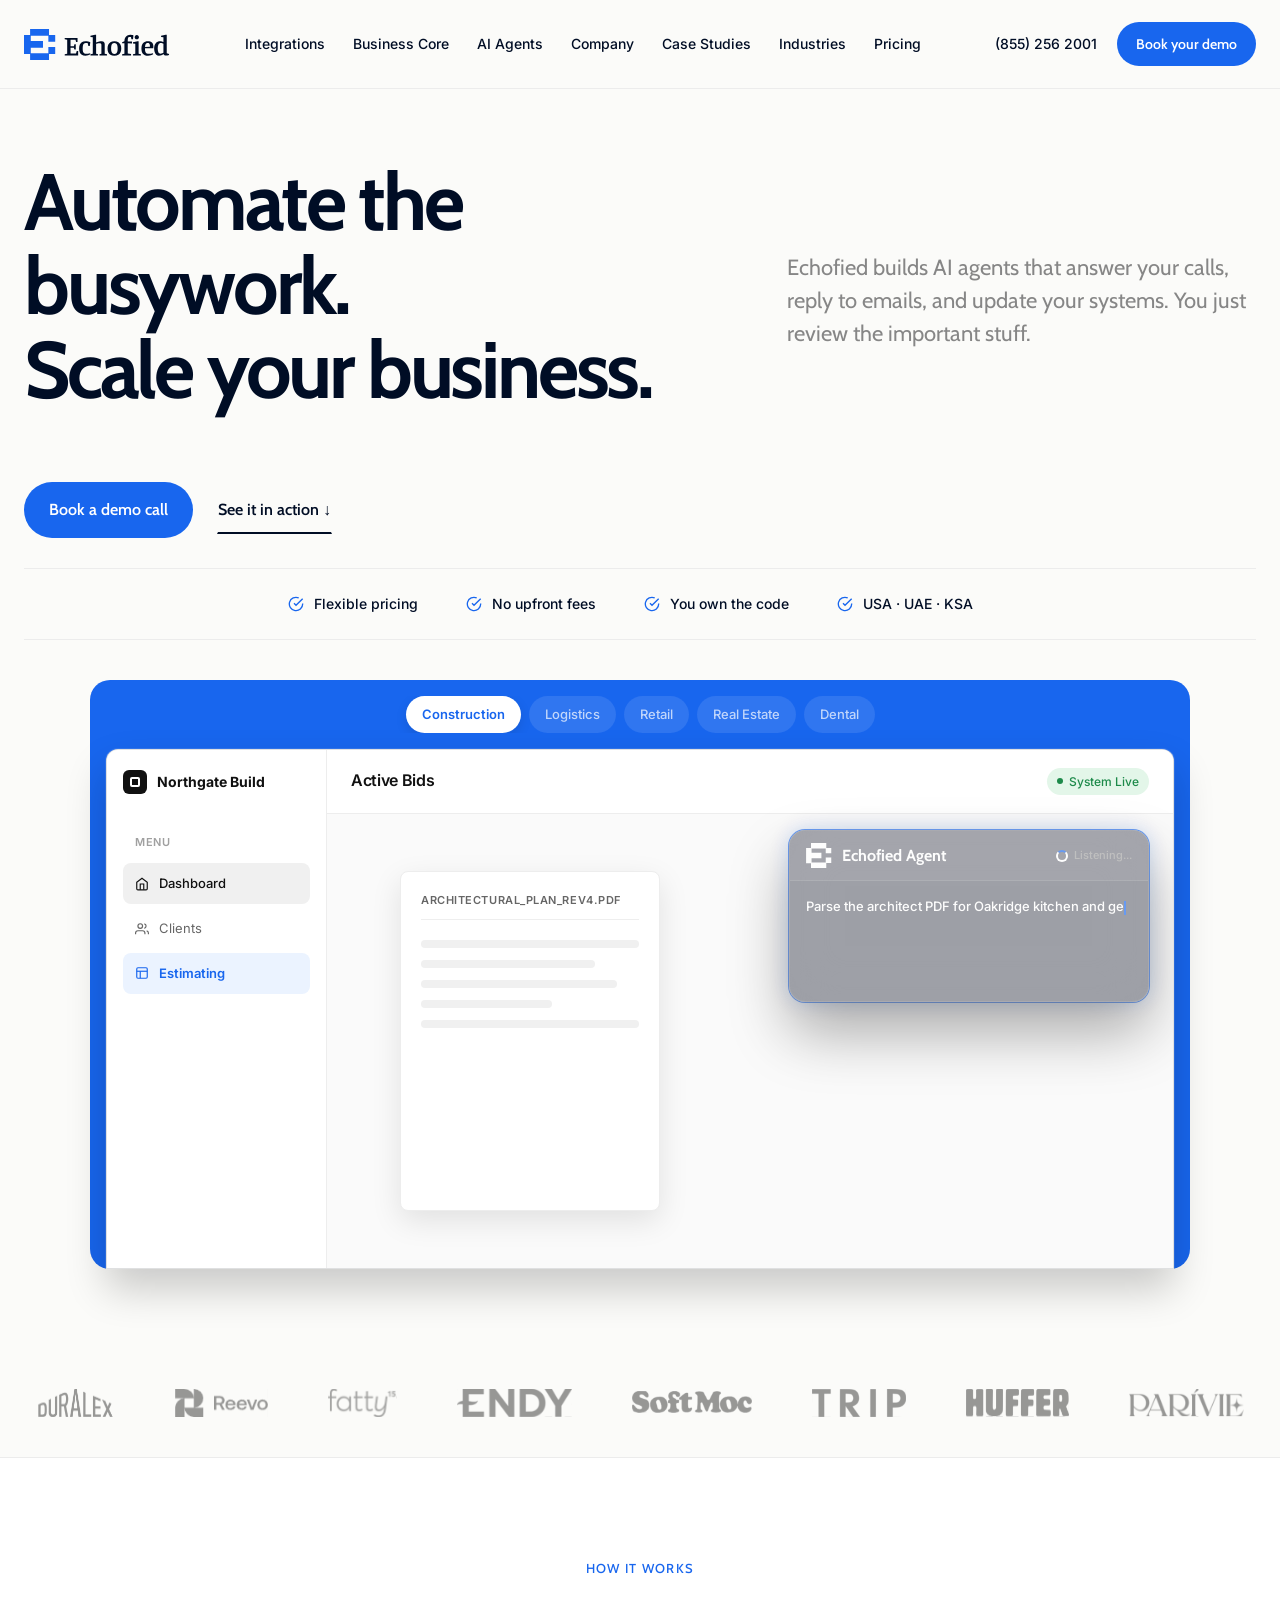
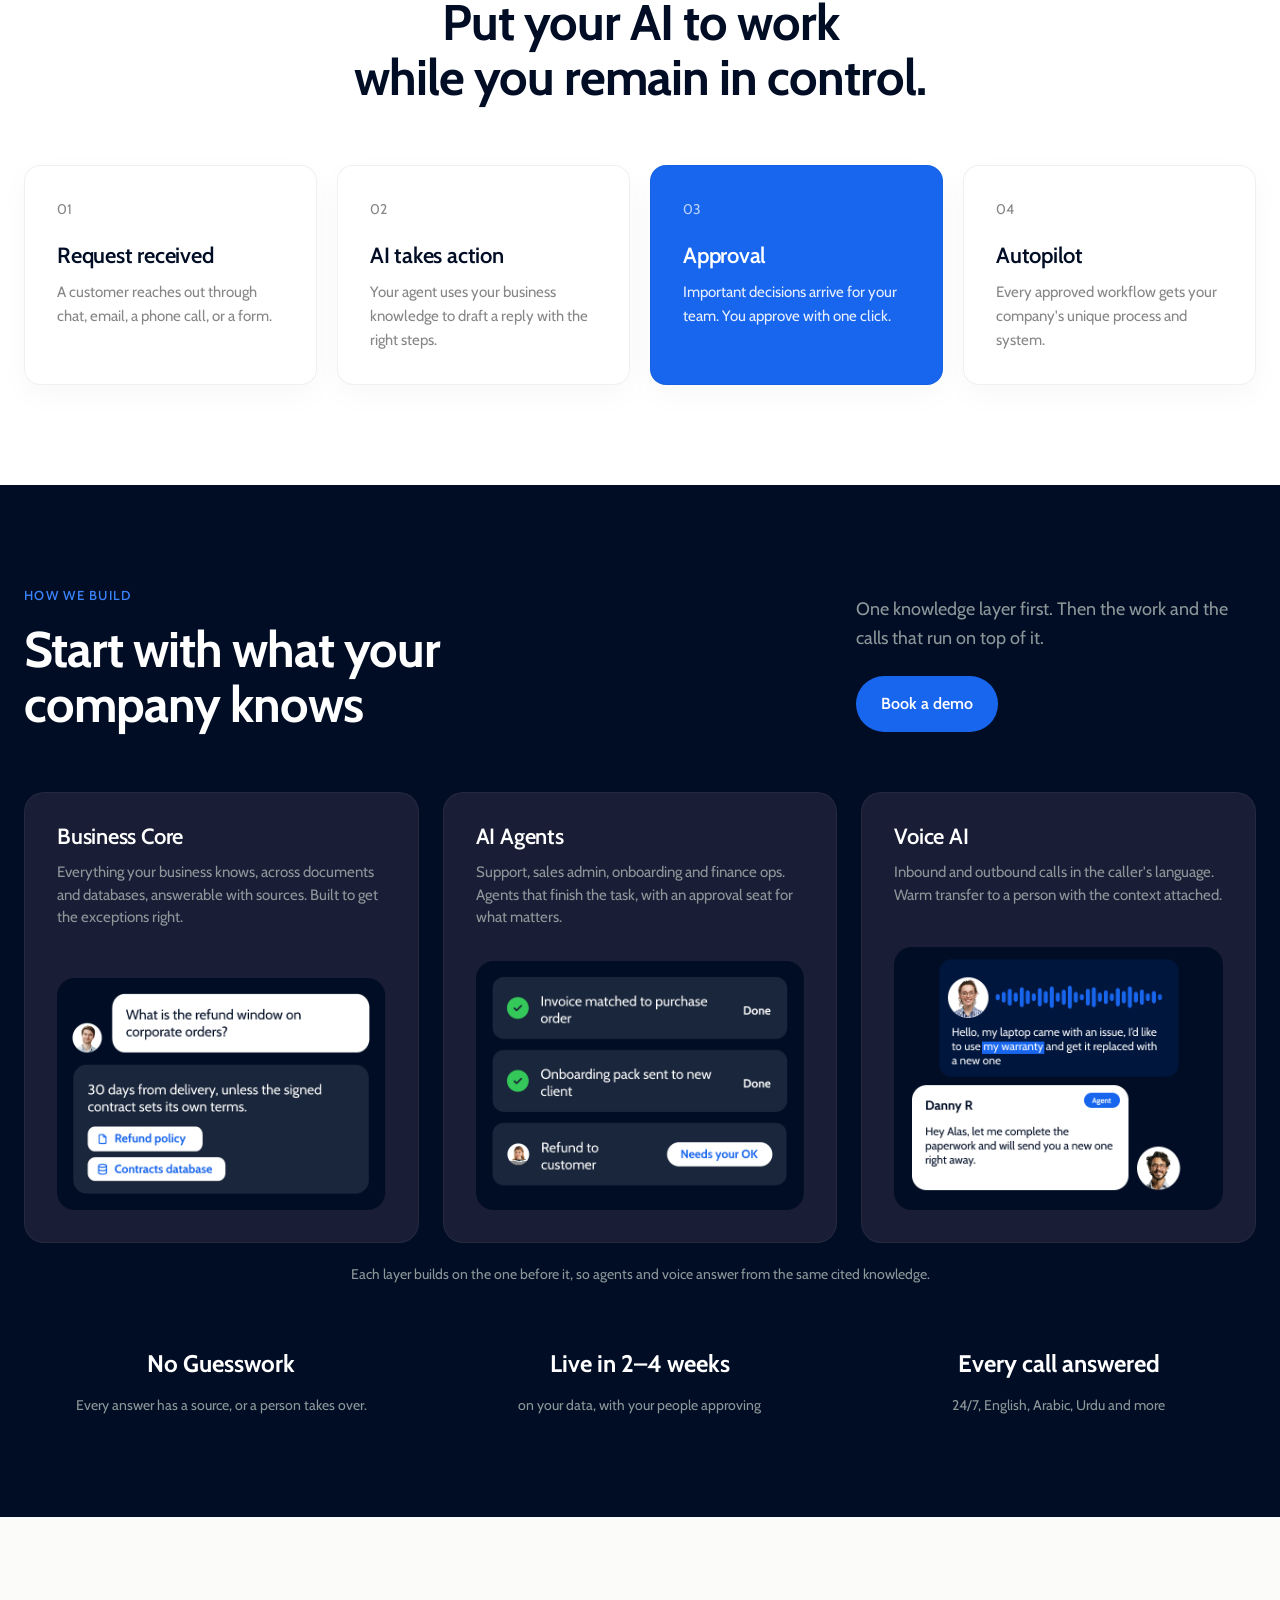
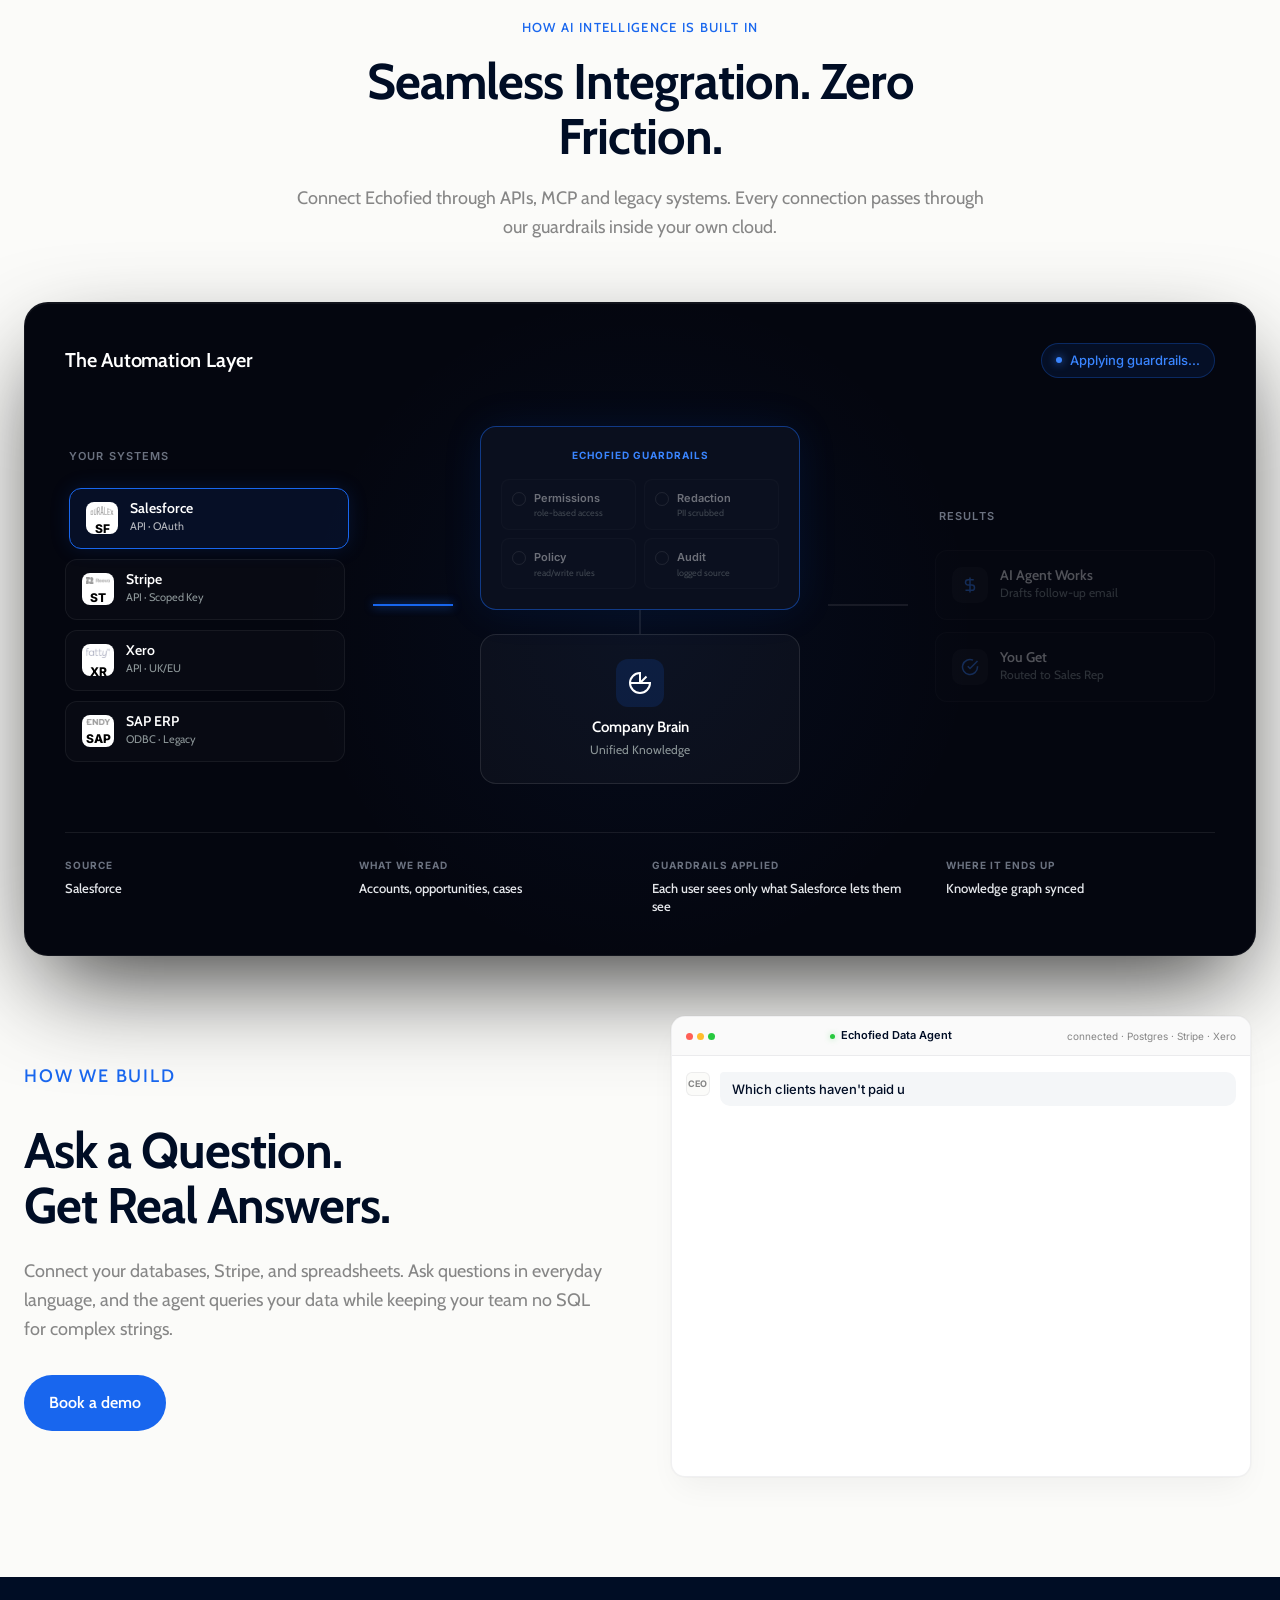
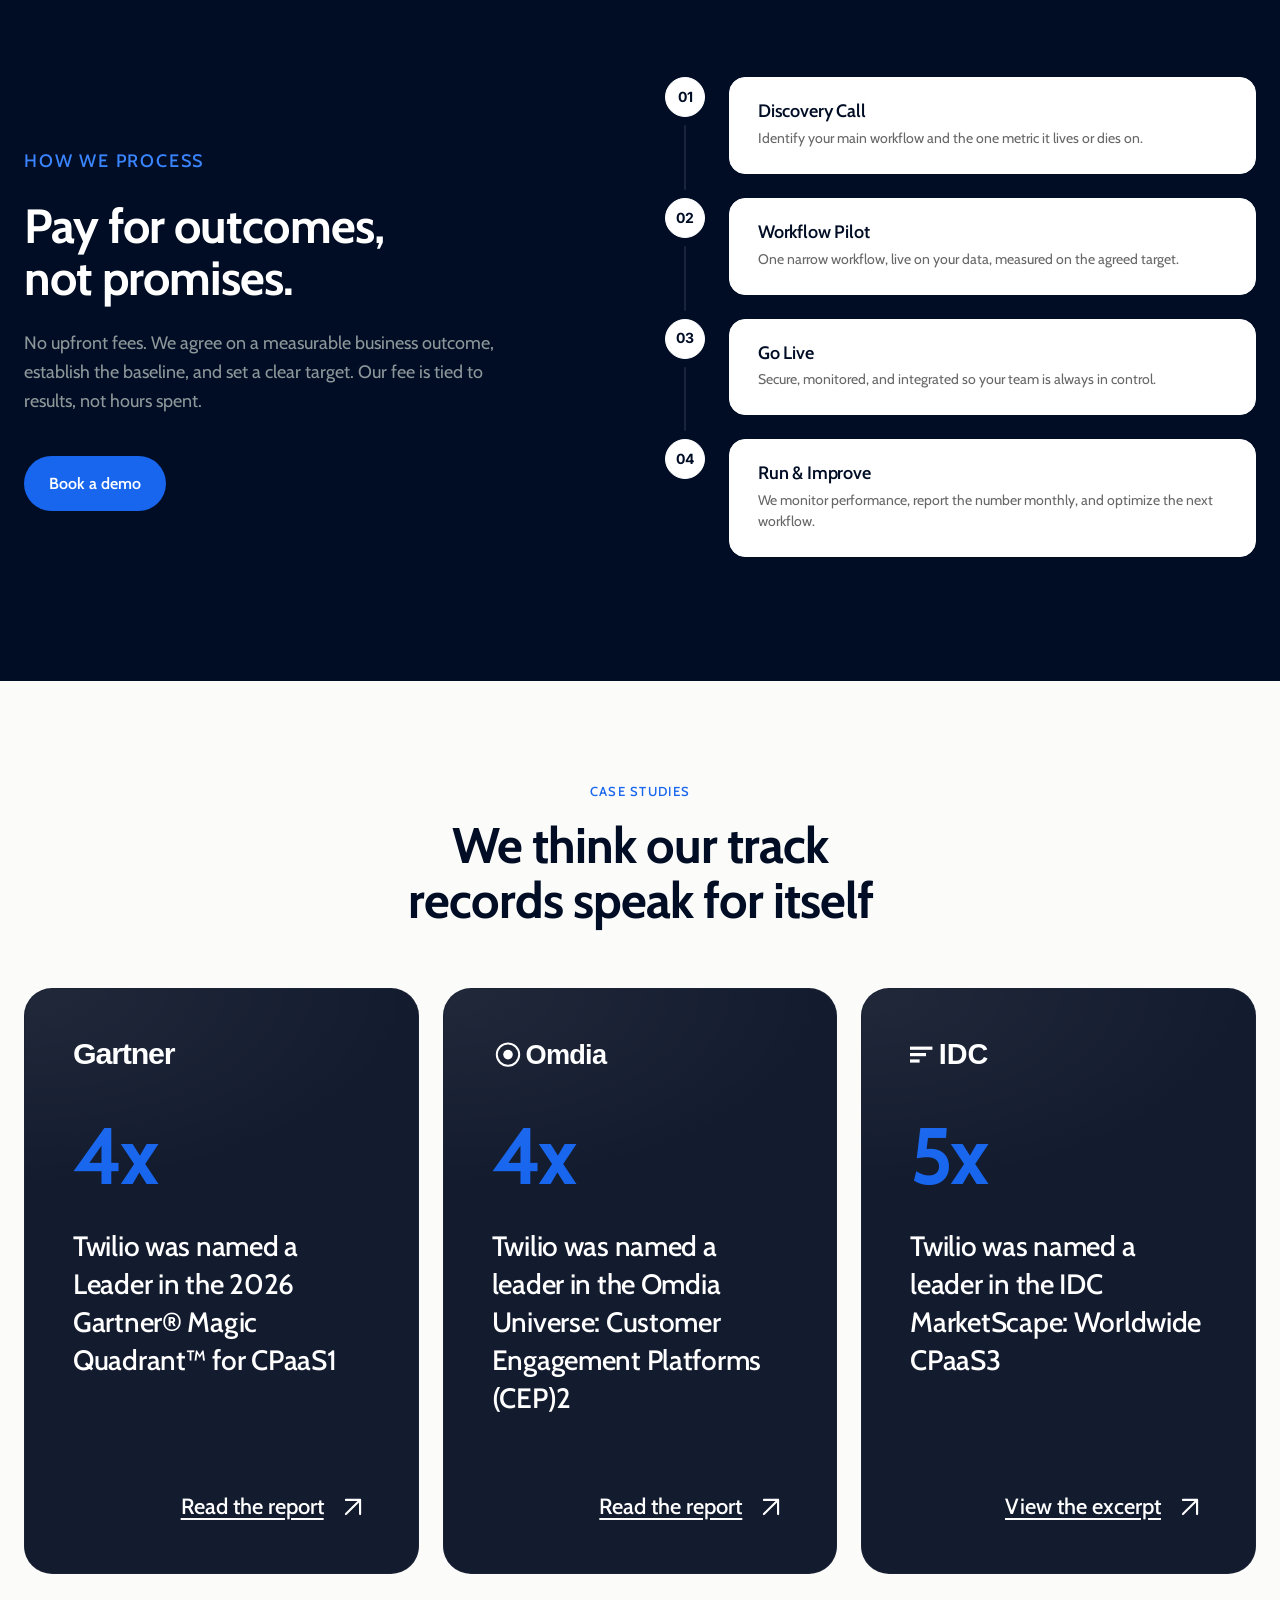
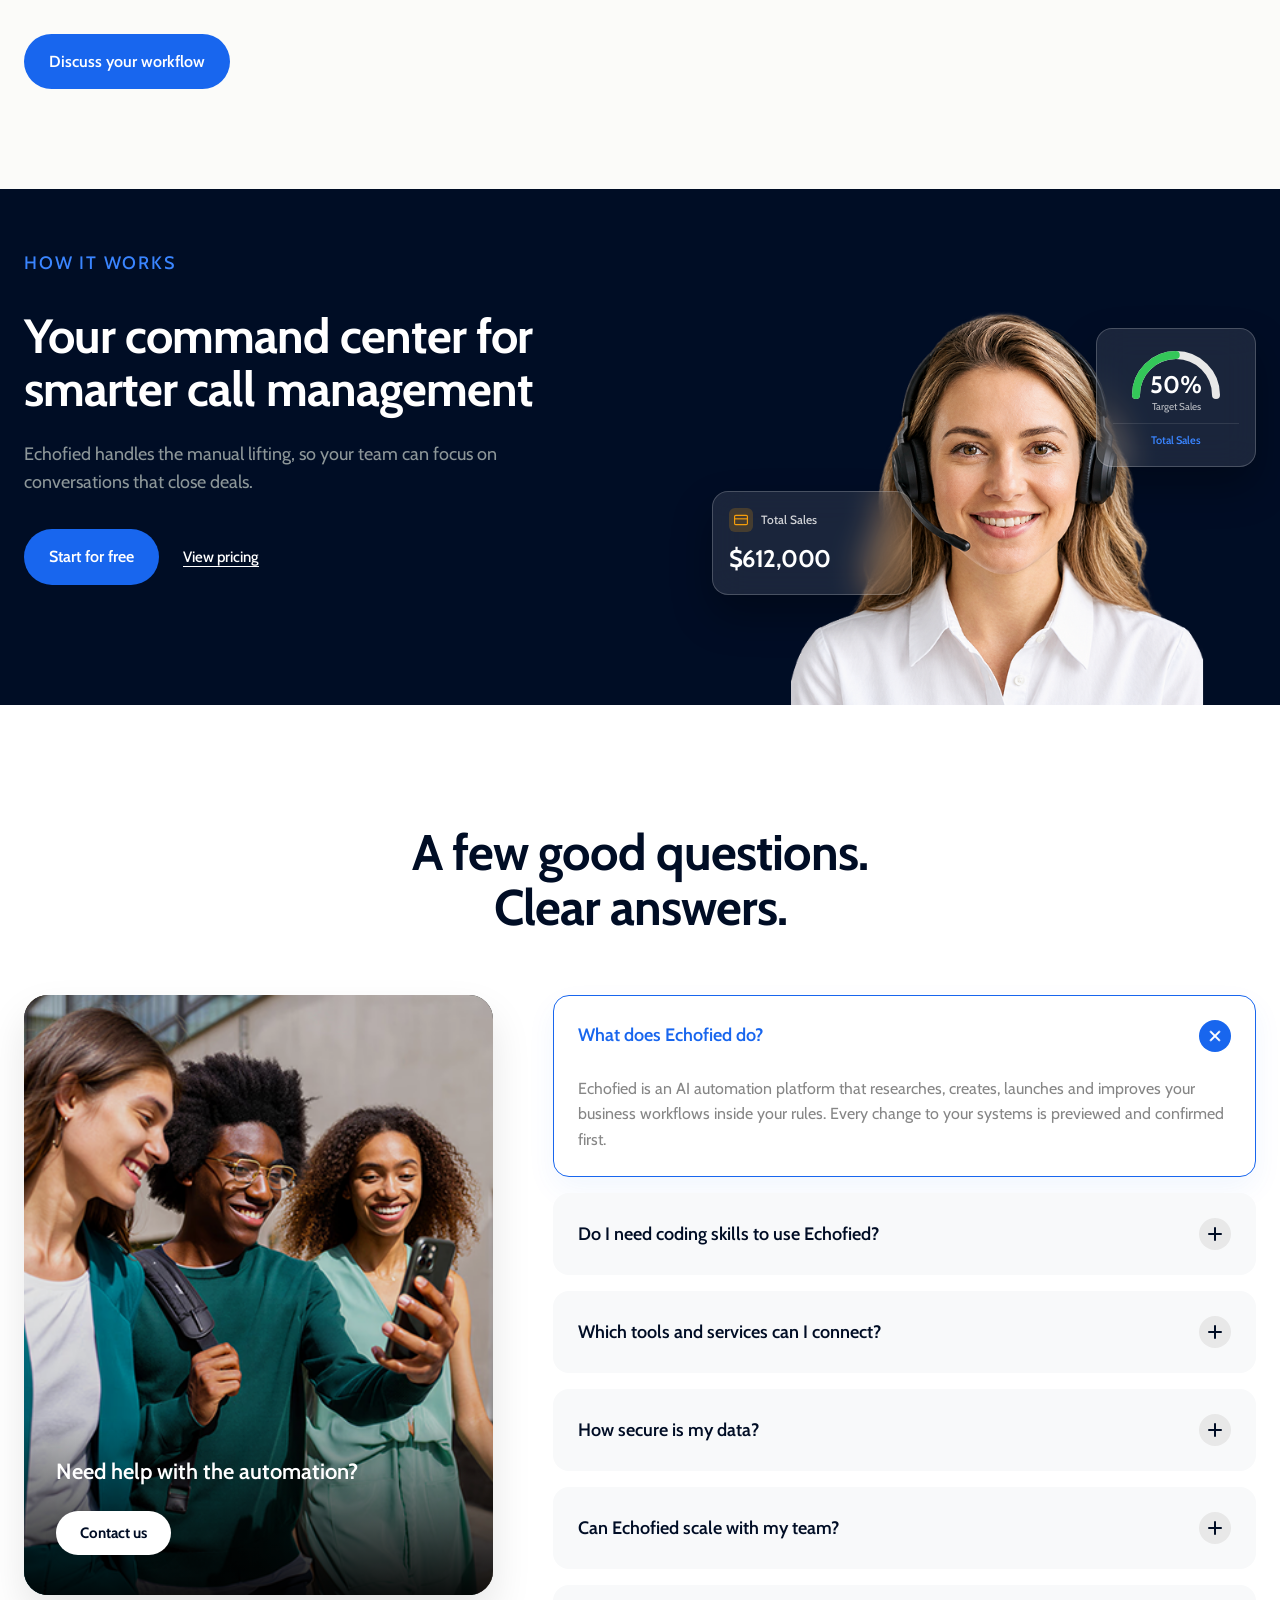
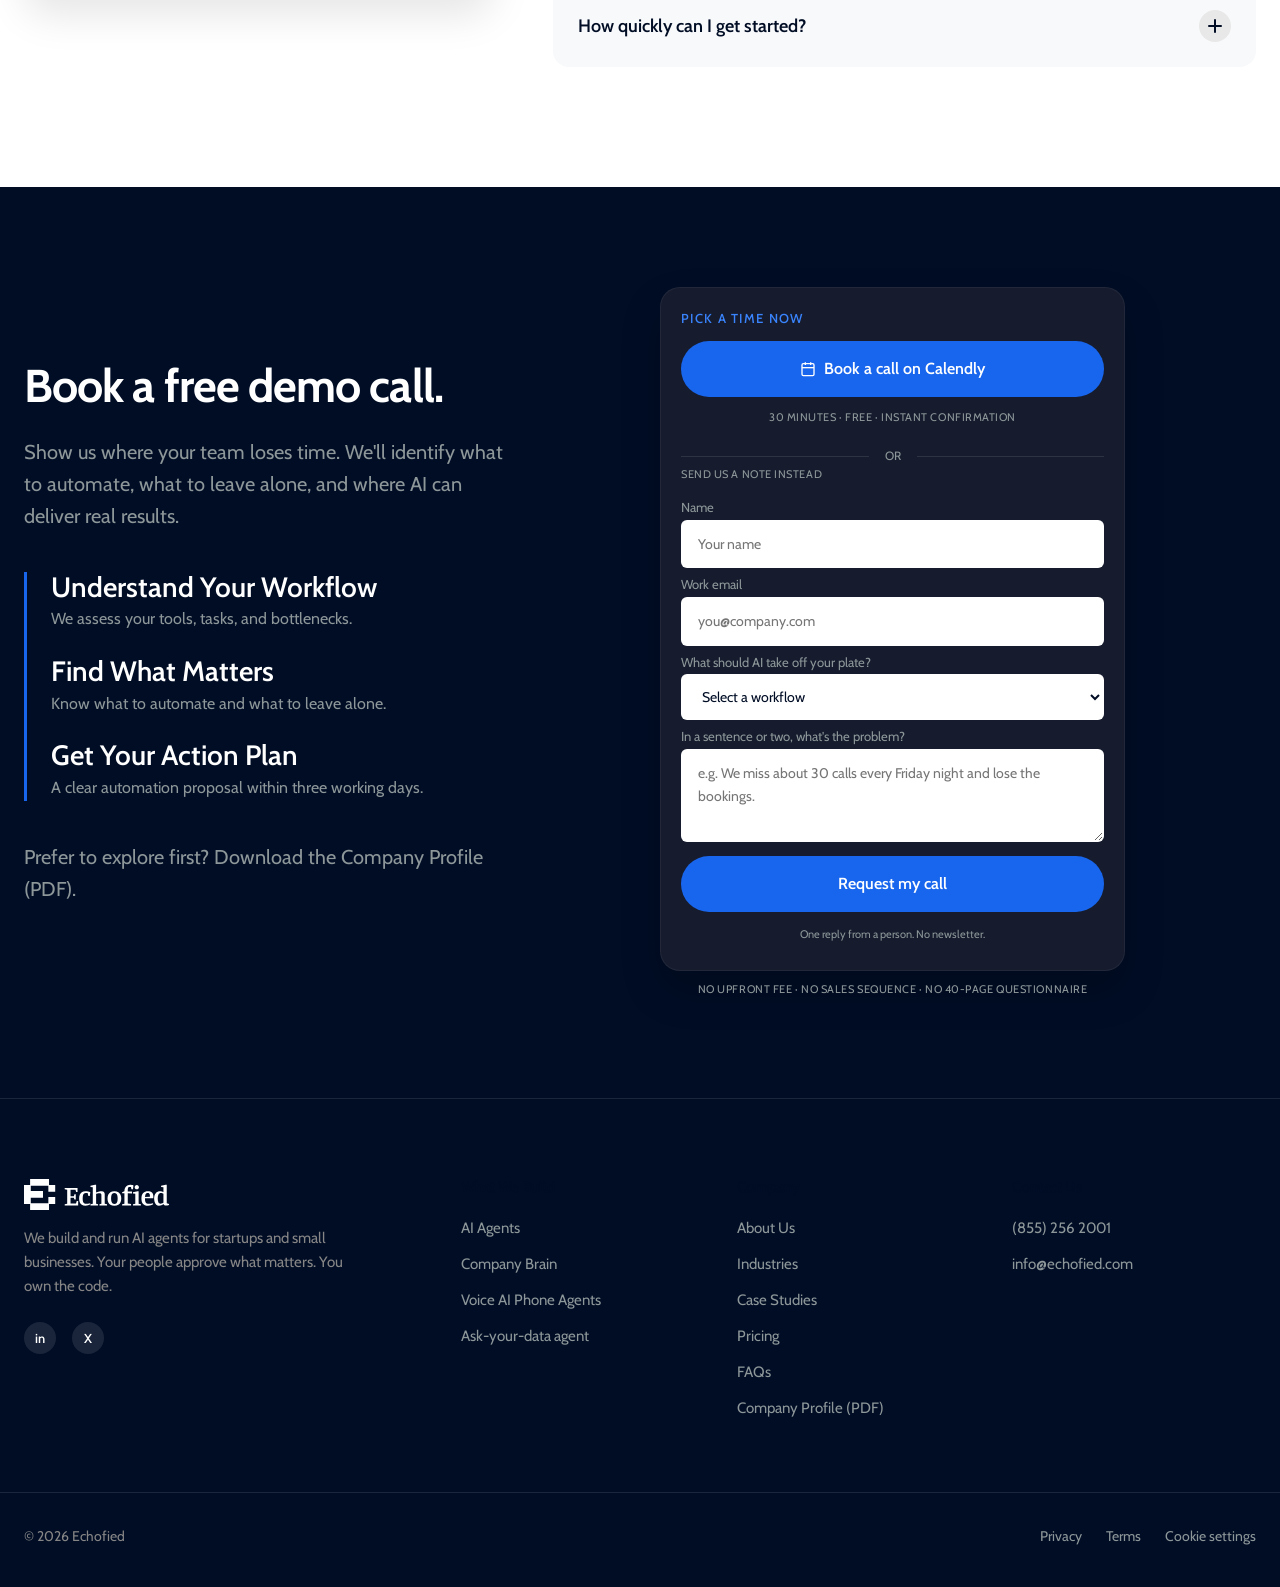
==== index.html @ d541c17b "New UI - 13 CTA alignment" ====
<!DOCTYPE html>
<html lang="en">
<head>
  <meta charset="UTF-8" />
  <meta name="viewport" content="width=device-width, initial-scale=1.0" />
  <meta name="theme-color" content="#FBFBF9" />

  <title>Echofied — AI Marketing & Automation for Growing Teams</title>
  <meta name="description" content="Echofied builds AI agents that research, create, launch and improve your campaigns inside your rules. Every change is previewed and confirmed first." />
  <link rel="canonical" href="https://echofied.com/" />

  <!-- Open Graph -->
  <meta property="og:type" content="website" />
  <meta property="og:title" content="Echofied — AI Marketing & Automation" />
  <meta property="og:description" content="AI agents that research, create, launch and improve your campaigns inside your rules." />
  <meta property="og:url" content="https://echofied.com/" />
  <meta property="og:image" content="https://echofied.com/assets/img/og-image.png" />
  
  <!-- Fonts -->
  <link rel="preconnect" href="https://fonts.googleapis.com">
  <link rel="preconnect" href="https://fonts.gstatic.com" crossorigin>
  <link href="https://fonts.googleapis.com/css2?family=Cabin:wght@400;500;600;700&family=Inter:wght@400;500;600&display=swap" rel="stylesheet">

  <link rel="icon" type="image/svg+xml" href="/assets/img/favicon.svg" />
  <link rel="stylesheet" href="/assets/css/styles.css" />
</head>
<body>

  <!-- HEADER -->
  <header class="site-header" id="siteHeader">
    <div class="container header-inner">
      <a class="brand" href="#top">
        <img src="/assets/img/logo.svg">
      </a>
      
      <nav class="nav" aria-label="Primary">
        <a href="#integrations">Integrations</a>
        <a href="#business-core">Business Core</a>
        <a href="#ai-agents">AI Agents</a>
        <a href="#company">Company</a>
        <a href="#case-studies">Case Studies</a>
        <a href="#industries">Industries</a>
        <a href="#pricing">Pricing</a>
      </nav>

      <div class="header-actions">
        <a href="tel:+18552562001" class="phone-link">(855) 256 2001</a>
        <a class="btn btn-primary btn-sm" href="#contact">Book your demo</a>
      </div>

      <button class="nav-toggle" aria-label="Open menu" aria-expanded="false">
        <span></span><span></span><span></span>
      </button>
    </div>
    <div class="mobile-nav" id="mobileNav" hidden>
      <a href="#integrations">Integrations</a>
      <a href="#business-core">Business Core</a>
      <a href="#ai-agents">AI Agents</a>
      <a href="#company">Company</a>
      <a href="#case-studies">Case Studies</a>
      <a href="#industries">Industries</a>
      <a href="#pricing">Pricing</a>
      <a class="btn btn-primary" href="#contact">Book your demo</a>
    </div>
  </header>

  <main id="main">
    <!-- HERO -->
    <section class="hero" id="top">
      <div class="container hero-inner">
        <div class="hero-grid">
          <!-- Left: Massive Headline -->
          <div class="hero-content">
            <h1>Automate the busywork.<br>Scale your business.</h1>
          </div>
          <!-- Right: Simple Explanation -->
          <div class="hero-right">
            <p class="hero-sub">Echofied builds AI agents that answer your calls, reply to emails, and update your systems. You just review the important stuff.</p>
          </div>
        </div>

        <div class="hero-grid hero-ctas">
          <a href="#contact" class="btn btn-primary">Book a demo call</a>
          <a href="#demo" class="btn btn-ghost">See it in action ↓</a>
        </div>

        <!-- Bottom: Horizontal Trust Bar -->
        <div class="hero-trust-bar">
          <div class="check-item">
            <svg width="16" height="16" viewBox="0 0 24 24" fill="none" stroke="#1866EE" stroke-width="2"><path d="M22 11.08V12a10 10 0 1 1-5.93-9.14"></path><polyline points="22 4 12 14.01 9 11.01"></polyline></svg>
            <span>Flexible pricing</span>
          </div>
          <div class="check-item">
            <svg width="16" height="16" viewBox="0 0 24 24" fill="none" stroke="#1866EE" stroke-width="2"><path d="M22 11.08V12a10 10 0 1 1-5.93-9.14"></path><polyline points="22 4 12 14.01 9 11.01"></polyline></svg>
            <span>No upfront fees</span>
          </div>
          <div class="check-item">
            <svg width="16" height="16" viewBox="0 0 24 24" fill="none" stroke="#1866EE" stroke-width="2"><path d="M22 11.08V12a10 10 0 1 1-5.93-9.14"></path><polyline points="22 4 12 14.01 9 11.01"></polyline></svg>
            <span>You own the code</span>
          </div>
          <div class="check-item">
            <svg width="16" height="16" viewBox="0 0 24 24" fill="none" stroke="#1866EE" stroke-width="2"><path d="M22 11.08V12a10 10 0 1 1-5.93-9.14"></path><polyline points="22 4 12 14.01 9 11.01"></polyline></svg>
            <span>USA · UAE · KSA</span>
          </div>
        </div>

        <!-- ANIMATED DASHBOARD MOCKUP (Injected) -->
        <div id="hero-mockup-container"></div>
      </div>
    </section>

    <!-- LOGO CLOUD -->
    <section class="logo-cloud">
      <div class="container">
        <div class="logo-grid reveal">
          <img src="/assets/img/brand-1.svg" alt="Brand 1" loading="lazy" />
          <img src="/assets/img/brand-2.svg" alt="Brand 2" loading="lazy" />
          <img src="/assets/img/brand-3.svg" alt="Brand 3" loading="lazy" />
          <img src="/assets/img/brand-4.svg" alt="Brand 4" loading="lazy" />
          <img src="/assets/img/brand-5.svg" alt="Brand 5" loading="lazy" />
          <img src="/assets/img/brand-6.svg" alt="Brand 6" loading="lazy" />
          <img src="/assets/img/brand-7.svg" alt="Brand 7" loading="lazy" />
          <img src="/assets/img/brand-8.svg" alt="Brand 8" loading="lazy" />
        </div>
      </div>
    </section>

    <!-- HOW IT WORKS -->
    <section class="how-it-works" id="how-it-works">
      <div class="container">
        <div class="section-header reveal">
          <p class="eyebrow">HOW IT WORKS</p>
          <h2>Put your AI to work<br>while you remain in control.</h2>
        </div>

        <div class="cards-grid reveal">
          <div class="how-card">
            <span class="num">01</span>
            <h3>Request received</h3>
            <p>A customer reaches out through chat, email, a phone call, or a form.</p>
          </div>
          <div class="how-card">
            <span class="num">02</span>
            <h3>AI takes action</h3>
            <p>Your agent uses your business knowledge to draft a reply with the right steps.</p>
          </div>
          <div class="how-card active">
            <span class="num">03</span>
            <h3>Approval</h3>
            <p>Important decisions arrive for your team. You approve with one click.</p>
          </div>
          <div class="how-card">
            <span class="num">04</span>
            <h3>Autopilot</h3>
            <p>Every approved workflow gets your company's unique process and system.</p>
          </div>
        </div>
      </div>
    </section>

    <!-- DARK SECTION: HOW WE BUILD -->
    <section class="dark-section build-section" id="business-core">
      <div class="container">
        <div class="split-header reveal">
          <div>
            <p class="eyebrow text-blue">HOW WE BUILD</p>
            <h2>Start with what your<br>company knows</h2>
          </div>
          <div class="split-right">
            <p>One knowledge layer first. Then the work and the calls that run on top of it.</p>
            <a href="#contact" class="btn btn-primary">Book a demo</a>
          </div>
        </div>

        <div class="build-grid reveal">
          
          <!-- 1. Business Core -->
          <div class="build-card-premium">
            <h3>Business Core</h3>
            <p>Everything your business knows, across documents and databases, answerable with sources. Built to get the exceptions right.</p>
            <img src="assets/img/how-card-1.png">
          </div>

          <!-- 2. AI Agents -->
          <div class="build-card-premium">
            <h3>AI Agents</h3>
            <p>Support, sales admin, onboarding and finance ops. Agents that finish the task, with an approval seat for what matters.</p>
            <img src="assets/img/how-card-2.png">
          </div>

          <!-- 3. Voice AI -->
          <div class="build-card-premium">
            <h3>Voice AI</h3>
            <p>Inbound and outbound calls in the caller's language. Warm transfer to a person with the context attached.</p>
            <img src="assets/img/how-card-3.png">
          </div>

        </div>

        <!-- NEW: Added missing disclaimer text -->
        <p class="build-disclaimer reveal">Each layer builds on the one before it, so agents and voice answer from the same cited knowledge.</p>

        <!-- UPDATED: Trust bar with exact grid alignment -->
        <div class="trust-bar build-trust-bar reveal">
          <div class="trust-item">
            <strong>No Guesswork</strong>
            <span>Every answer has a source, or a person takes over.</span>
          </div>
          <div class="trust-item">
            <strong>Live in 2–4 weeks</strong>
            <span>on your data, with your people approving</span>
          </div>
          <div class="trust-item">
            <strong>Every call answered</strong>
            <span>24/7, English, Arabic, Urdu and more</span>
          </div>
        </div>
      </div>
    </section>

    <!-- INTEGRATIONS -->
    <section class="integrations-section" id="integrations">
      <div class="container">
        <div class="section-header reveal">
          <p class="eyebrow">HOW AI INTELLIGENCE IS BUILT IN</p>
          <h2>Seamless Integration. Zero Friction.</h2>
          <p class="sub">Connect Echofied through APIs, MCP and legacy systems. Every connection passes through our guardrails inside your own cloud.</p>
        </div>

        <div class="integration-wrapper reveal" id="integrationAnimationWrapper">
          
          <div class="integration-header">
            <h3>The Automation Layer</h3>
            <div class="status-pill">
              <span class="status-dot"></span> <span id="integrationStatus">Select a system to begin</span>
            </div>
          </div>

          <div class="flow-layout">
            
            <!-- LEFT: DATA SOURCES -->
            <div class="flow-sources">
              <div class="col-label">Your Systems</div>
              
              <button class="source-node active" data-key="salesforce">
                <div class="node-icon" style="color:#00A1E0">
                  <img src="/assets/img/brand-1.svg" alt="Salesforce" onerror="this.style.display='none'">
                  <span class="fallback-text">SF</span>
                </div>
                <div class="node-text"><h4>Salesforce</h4><p>API · OAuth</p></div>
              </button>
              
              <button class="source-node" data-key="stripe">
                <div class="node-icon" style="color:#635BFF">
                  <img src="/assets/img/brand-2.svg" alt="Stripe" onerror="this.style.display='none'">
                  <span class="fallback-text">ST</span>
                </div>
                <div class="node-text"><h4>Stripe</h4><p>API · Scoped Key</p></div>
              </button>
              
              <button class="source-node" data-key="xero">
                <div class="node-icon" style="color:#13B5EA">
                  <img src="/assets/img/brand-3.svg" alt="Xero" onerror="this.style.display='none'">
                  <span class="fallback-text">XR</span>
                </div>
                <div class="node-text"><h4>Xero</h4><p>API · UK/EU</p></div>
              </button>
              
              <button class="source-node" data-key="sap">
                <div class="node-icon" style="color:#0FAAFF">
                  <img src="/assets/img/brand-4.svg" alt="SAP" onerror="this.style.display='none'">
                  <span class="fallback-text">SAP</span>
                </div>
                <div class="node-text"><h4>SAP ERP</h4><p>ODBC · Legacy</p></div>
              </button>
            </div>

            <!-- THE CONNECTING TRACK (Left) -->
            <div class="flow-track track-left" id="track-left">
              <div class="track-line"></div>
              <div class="data-packet"></div>
            </div>

            <!-- CENTER: THE ECHOFIED CORE -->
            <div class="flow-core">
              
              <!-- Security Guardrails -->
              <div class="core-guardrails" id="securityShield">
                <div class="shield-header">Echofied Guardrails</div>
                <div class="shield-steps">
                  <div class="shield-step" id="sh-1">
                    <div class="step-check"></div>
                    <div class="step-text"><h6>Permissions</h6><p>role-based access</p></div>
                  </div>
                  <div class="shield-step" id="sh-2">
                    <div class="step-check"></div>
                    <div class="step-text"><h6>Redaction</h6><p>PII scrubbed</p></div>
                  </div>
                  <div class="shield-step" id="sh-3">
                    <div class="step-check"></div>
                    <div class="step-text"><h6>Policy</h6><p>read/write rules</p></div>
                  </div>
                  <div class="shield-step" id="sh-4">
                    <div class="step-check"></div>
                    <div class="step-text"><h6>Audit</h6><p>logged source</p></div>
                  </div>
                </div>
              </div>

              <!-- Internal Track -->
              <div class="core-internal-track">
                <div class="track-line" id="internal-line"></div>
                <div class="data-packet" id="internal-packet"></div>
              </div>

              <!-- The Brain -->
              <div class="core-brain" id="brainNode">
                <div class="brain-glow"></div>
                <div class="brain-icon">
                  <svg width="24" height="24" viewBox="0 0 24 24" fill="none" stroke="#fff" stroke-width="2"><path d="M12 2a10 10 0 1 0 10 10H12V2z"></path><path d="M12 12 2.1 12.1"></path><path d="M12 12 18.5 5.5"></path></svg>
                </div>
                <h4>Company Brain</h4>
                <p>Unified Knowledge</p>
              </div>

            </div>

            <!-- THE CONNECTING TRACK (Right) -->
            <div class="flow-track track-right" id="track-right">
              <div class="track-line"></div>
              <div class="data-packet"></div>
            </div>

            <!-- RIGHT: ACTIONS / OUTPUTS -->
            <div class="flow-outputs">
              <div class="col-label">Results</div>
              
              <div class="output-node" id="out-1">
                <div class="out-icon">
                  <svg width="18" height="18" viewBox="0 0 24 24" fill="none" stroke="currentColor" stroke-width="2"><path d="M12 2v20M17 5H9.5a3.5 3.5 0 0 0 0 7h5a3.5 3.5 0 0 1 0 7H6"/></svg>
                </div>
                <div class="out-text">
                  <h4 id="out-1-title">AI Agent</h4>
                  <p id="out-1-text">Drafts follow-up</p>
                </div>
              </div>

              <div class="output-node" id="out-2">
                <div class="out-icon">
                  <svg width="18" height="18" viewBox="0 0 24 24" fill="none" stroke="currentColor" stroke-width="2"><path d="M22 11.08V12a10 10 0 1 1-5.93-9.14"></path><polyline points="22 4 12 14.01 9 11.01"></polyline></svg>
                </div>
                <div class="out-text">
                  <h4 id="out-2-title">Approval Seat</h4>
                  <p id="out-2-text">Routed to human</p>
                </div>
              </div>
            </div>

          </div>

          <!-- Bottom Explainer -->
          <div class="explainer-strip">
            <div class="exp-box">
              <h5>Source</h5>
              <p id="explain-title">Salesforce</p>
            </div>
            <div class="exp-box">
              <h5>What we read</h5>
              <p id="explain-read">Accounts, opportunities, cases</p>
            </div>
            <div class="exp-box">
              <h5>Guardrails applied</h5>
              <p id="explain-guardrails">Each user sees only what they have access to.</p>
            </div>
            <div class="exp-box">
              <h5>Where it ends up</h5>
              <p id="explain-outcome">Knowledge graph synced</p>
            </div>
          </div>

        </div>

        <!-- Ask Data Section -->
        <div class="ask-data-grid reveal">
          <div class="ask-content">
            <p class="eyebrow">HOW WE BUILD</p>
            <h2>Ask a Question.<br>Get Real Answers.</h2>
            <p>Connect your databases, Stripe, and spreadsheets. Ask questions in everyday language, and the agent queries your data while keeping your team no SQL for complex strings.</p>
            <a href="#contact" class="btn btn-primary">Book a demo</a>
          </div>
          
          <div class="ask-data-mockup" id="askDataMockup">
            <!-- Terminal Header -->
            <div class="terminal-header">
              <div class="terminal-dots"><span class="terminal-dot"></span><span class="terminal-dot"></span><span class="terminal-dot"></span></div>
              <div class="terminal-title"><span class="status-dot"></span> Echofied Data Agent</div>
              <div class="terminal-meta">connected · Postgres · Stripe · Xero</div>
            </div>

            <!-- Terminal Body -->
            <div class="terminal-body" id="terminalBody">
              <!-- User Question -->
              <div class="user-prompt">
                <div class="prompt-avatar">CEO</div>
                <div class="prompt-bubble">
                  <span id="askQuestionText"></span><span class="typing-cursor" id="askCursor"></span>
                </div>
              </div>

              <!-- NEW: Processing State -->
              <div class="processing-state" id="processingState">
                <div class="processing-dots"><span></span><span></span><span></span></div>
                <div class="processing-text" id="processingText">Scanning 14,280 records...</div>
              </div>

              <!-- AI Response -->
              <div class="ai-response" id="aiResponse">
                <div class="ai-avatar">
                  <img src="/assets/img/favicon.svg" alt="Echofied" style="width: 18px; height: 18px; object-fit: contain;">
                </div>
                
                <div class="ai-content">
                  <p class="ai-text" id="aiSummaryText"></p>
                  
                  <!-- Data Card (Dynamic) -->
                  <div class="insight-card" id="insightCard">
                    <h5 id="insightTitle">Data</h5>
                    <table class="insight-table">
                      <thead id="insightThead">
                        <!-- Injected via JS -->
                      </thead>
                      <tbody id="insightTbody">
                        <!-- Injected via JS -->
                      </tbody>
                    </table>
                    <div class="insight-total">
                      <p id="insightTotalLabel">Total</p>
                      <strong id="insightTotalValue">$0</strong>
                    </div>
                  </div>

                  <!-- Action -->
                  <button class="ai-action-btn" id="aiActionBtn">
                    <svg width="14" height="14" viewBox="0 0 24 24" fill="none" stroke="currentColor" stroke-width="2"><path d="M21 15v4a2 2 0 0 1-2 2H5a2 2 0 0 1-2-2v-4"></path><polyline points="7 10 12 15 17 10"></polyline><line x1="12" y1="15" x2="12" y2="3"></line></svg>
                    <span id="aiActionText">Export</span>
                  </button>
                </div>
              </div>
            </div>
          </div>

        </div>
      </div>
    </section>

    <!-- HOW WE PROCESS (Dark) -->
    <section class="dark-section process-section" id="pricing">
      <div class="container">
        <div class="process-grid">
          
          <!-- Left Content -->
          <div class="process-content reveal">
            <p class="eyebrow text-blue">HOW WE PROCESS</p>
            <h2>Pay for outcomes,<br>not promises.</h2>
            <p>No upfront fees. We agree on a measurable business outcome, establish the baseline, and set a clear target. Our fee is tied to results, not hours spent.</p>
            <a href="#contact" class="btn btn-primary">Book a demo</a>
          </div>
          
          <!-- Right Content (The Process Steps) -->
          <div class="process-steps reveal">
            
            <!-- Step 1 -->
            <div class="process-step">
              <div class="step-indicator">
                <div class="step-number">01</div>
                <div class="step-line"></div>
              </div>
              <div class="step-card">
                <div class="step-content">
                  <h3>Discovery Call</h3>
                  <p>Identify your main workflow and the one metric it lives or dies on.</p>
                </div>
              </div>
            </div>

            <!-- Step 2 -->
            <div class="process-step">
              <div class="step-indicator">
                <div class="step-number">02</div>
                <div class="step-line"></div>
              </div>
              <div class="step-card">
                <div class="step-content">
                  <h3>Workflow Pilot</h3>
                  <p>One narrow workflow, live on your data, measured on the agreed target.</p>
                </div>
              </div>
            </div>

            <!-- Step 3 -->
            <div class="process-step">
              <div class="step-indicator">
                <div class="step-number">03</div>
                <div class="step-line"></div>
              </div>
              <div class="step-card">
                <div class="step-content">
                  <h3>Go Live</h3>
                  <p>Secure, monitored, and integrated so your team is always in control.</p>
                </div>
              </div>
            </div>

            <!-- Step 4 -->
            <div class="process-step">
              <div class="step-indicator">
                <div class="step-number">04</div>
                <!-- No line on the last step -->
              </div>
              <div class="step-card">
                <div class="step-content">
                  <h3>Run & Improve</h3>
                  <p>We monitor performance, report the number monthly, and optimize the next workflow.</p>
                </div>
              </div>
            </div>

          </div>
        </div>
      </div>
    </section>

    <!-- CASE STUDIES -->
    <section class="case-studies" id="case-studies">
      <div class="container">
        <div class="section-header center reveal">
          <p class="eyebrow">CASE STUDIES</p>
          <h2>We think our track<br>records speak for itself</h2>
        </div>

        <div class="case-grid reveal">
          
          <!-- Logistics -->
          <a href="/case-logistics.html" class="case-card">
            <div class="case-top">
              <div class="case-logo">
                <!-- Perfect Gartner Logo Match -->
                <svg viewBox="0 0 250 45" height="36" fill="#FFFFFF" xmlns="http://www.w3.org/2000/svg">
                  <text x="0" y="34" font-family="Helvetica, Arial, sans-serif" font-weight="bold" font-size="38" letter-spacing="-1.5">Gartner</text>
                </svg>
              </div>
              <div class="case-metric">4x</div>
              <p class="case-desc">Twilio was named a Leader in the 2026 Gartner® Magic Quadrant™ for CPaaS1</p>
            </div>
            
            <div class="case-action">
              <span>Read the report</span>
              <svg width="32" height="32" viewBox="0 0 24 24" fill="none" stroke="currentColor" stroke-width="1.5" stroke-linecap="round" stroke-linejoin="round">
                <line x1="7" y1="17" x2="17" y2="7"></line>
                <polyline points="7 7 17 7 17 17"></polyline>
              </svg>
            </div>
          </a>

          <!-- Real Estate -->
          <a href="/case-realestate.html" class="case-card">
            <div class="case-top">
              <div class="case-logo">
                <!-- Perfect Omdia Logo Match -->
                <svg viewBox="0 0 200 45" height="36" fill="#FFFFFF" xmlns="http://www.w3.org/2000/svg">
                  <circle cx="20" cy="22" r="14" fill="none" stroke="#FFFFFF" stroke-width="2.5"/>
                  <circle cx="20" cy="22" r="6" fill="#FFFFFF"/>
                  <text x="42" y="34" font-family="Helvetica, Arial, sans-serif" font-weight="bold" font-size="34" letter-spacing="-1">Omdia</text>
                </svg>
              </div>
              <div class="case-metric">4x</div>
              <p class="case-desc">Twilio was named a leader in the Omdia Universe: Customer Engagement Platforms (CEP)2</p>
            </div>
            
            <div class="case-action">
              <span>Read the report</span>
              <svg width="32" height="32" viewBox="0 0 24 24" fill="none" stroke="currentColor" stroke-width="1.5" stroke-linecap="round" stroke-linejoin="round">
                <line x1="7" y1="17" x2="17" y2="7"></line>
                <polyline points="7 7 17 7 17 17"></polyline>
              </svg>
            </div>
          </a>

          <!-- E-commerce -->
          <a href="/case-ecommerce.html" class="case-card">
            <div class="case-top">
              <div class="case-logo">
                <!-- Perfect IDC Logo Match -->
                <svg viewBox="0 0 200 45" height="36" fill="#FFFFFF" xmlns="http://www.w3.org/2000/svg">
                  <rect x="0" y="12" width="28" height="4" fill="#FFFFFF"/>
                  <rect x="0" y="20" width="20" height="4" fill="#FFFFFF"/>
                  <rect x="0" y="28" width="12" height="4" fill="#FFFFFF"/>
                  <text x="36" y="34" font-family="Helvetica, Arial, sans-serif" font-weight="900" font-size="36" letter-spacing="0">IDC</text>
                </svg>
              </div>
              <div class="case-metric">5x</div>
              <p class="case-desc">Twilio was named a leader in the IDC MarketScape: Worldwide CPaaS3</p>
            </div>
            
            <div class="case-action">
              <span>View the excerpt</span>
              <svg width="32" height="32" viewBox="0 0 24 24" fill="none" stroke="currentColor" stroke-width="1.5" stroke-linecap="round" stroke-linejoin="round">
                <line x1="7" y1="17" x2="17" y2="7"></line>
                <polyline points="7 7 17 7 17 17"></polyline>
              </svg>
            </div>
          </a>

        </div>
        
        <div class="center-cta reveal" style="margin-top: 60px;">
          <a href="#contact" class="btn btn-primary">Discuss your workflow</a>
        </div>
      </div>
    </section>

    <!-- COMMAND CENTER (Dark) -->
    <section class="dark-section command-center" style="padding-top: 60px; padding-bottom: 0; overflow: hidden; position: relative;">
      <div class="container">
        <div class="command-layout">
          
          <!-- Left Content -->
          <div class="command-text" style="padding-bottom: 120px;">
            <p class="eyebrow text-blue">HOW IT WORKS</p>
            <h2>Your command center for<br>smarter call management</h2>
            <p>Echofied handles the manual lifting, so your team can focus on conversations that close deals.</p>
            <div class="command-actions">
              <a href="#contact" class="btn btn-primary">Start for free</a>
              <a href="#pricing" class="link-underline">View pricing</a>
            </div>
          </div>

          <!-- Right Visual (Image + Floating Cards) -->
          <div class="command-visual" style="position: relative; align-self: end; margin-bottom: -2px">
            
            <!-- The Agent Image -->
            <img src="/assets/img/command-center.png" alt="Call Management Dashboard" style="display: block; width: 100%; max-width: 500px; height: auto; margin: 0 auto;" />

            <!-- Floating UI Card 1: Gauge -->
            <div class="float-card card-gauge">
              <div class="gauge-wrap">
                <svg viewBox="0 0 100 50" class="gauge-svg">
                  <path d="M 10 50 A 40 40 0 0 1 90 50" fill="none" stroke="#E8E8E8" stroke-width="8" stroke-linecap="round"/>
                  <path d="M 10 50 A 40 40 0 0 1 90 50" fill="none" stroke="#34C759" stroke-width="8" stroke-linecap="round" stroke-dasharray="125" stroke-dashoffset="62.5" />
                </svg>
                <div class="gauge-text">
                  <strong>50%</strong>
                  <span>Target Sales</span>
                </div>
              </div>
              <div class="gauge-label">Total Sales</div>
            </div>

            <!-- Floating UI Card 2: Revenue -->
            <div class="float-card card-revenue">
              <div class="rev-header">
                <div class="rev-icon">
                  <svg width="14" height="14" viewBox="0 0 24 24" fill="none" stroke="#F59E0B" stroke-width="2"><rect x="1" y="4" width="22" height="16" rx="2" ry="2"></rect><line x1="1" y1="10" x2="23" y2="10"></line></svg>
                </div>
                <span>Total Sales</span>
              </div>
              <div class="rev-value">$612,000</div>
            </div>

          </div>
        </div>
      </div>
    </section>

    <!-- FAQ -->
    <section class="faq-section" id="company">
      <div class="container">
        <div class="section-header reveal">
          <h2>A few good questions.<br>Clear answers.</h2>
        </div>

        <div class="faq-grid reveal">
          
          <!-- Left Side: The Image -->
          <div class="faq-image">
            <img src="/assets/img/faq-team.png" alt="Echofied Team" />
            <div class="faq-image-overlay">
              <p>Need help with the automation?</p>
              <!-- Replace the old button with this one -->
              <a href="#contact" class="faq-contact-btn">Contact us</a>
            </div>
          </div>
          
          <!-- Right Side: The Accordion -->
          <div class="faq-accordion">
            <details open>
              <summary>What does Echofied do? <span class="icon">
                      <svg width="14" height="14" viewBox="0 0 14 14" fill="none" stroke="currentColor" stroke-width="2" stroke-linecap="round">
                        <line x1="7" y1="1" x2="7" y2="13"></line>
                        <line x1="1" y1="7" x2="13" y2="7"></line>
                      </svg>
              </span></summary>
              <div class="faq-content">
                <div>
                  <p>Echofied is an AI automation platform that researches, creates, launches and improves your business workflows inside your rules. Every change to your systems is previewed and confirmed first.</p>
                </div>
              </div>
            </details>
            <details>
              <summary>Do I need coding skills to use Echofied? <span class="icon">
                      <svg width="14" height="14" viewBox="0 0 14 14" fill="none" stroke="currentColor" stroke-width="2" stroke-linecap="round">
                        <line x1="7" y1="1" x2="7" y2="13"></line>
                        <line x1="1" y1="7" x2="13" y2="7"></line>
                      </svg>
              </span></summary>
              <div class="faq-content">
                <div>
                  <p>No. The platform is designed for operators and founders. You describe what you want in plain English, and the AI builds the workflow and connects the tools.</p>
                </div>
              </div>
            </details>
            <details>
              <summary>Which tools and services can I connect? <span class="icon">
                      <svg width="14" height="14" viewBox="0 0 14 14" fill="none" stroke="currentColor" stroke-width="2" stroke-linecap="round">
                        <line x1="7" y1="1" x2="7" y2="13"></line>
                        <line x1="1" y1="7" x2="13" y2="7"></line>
                      </svg>
              </span></summary>
              <div class="faq-content">
                <div>
                  <p>We integrate with Salesforce, HubSpot, Stripe, Xero, Shopify, Slack, and any tool with an open API or standard database connection. We also support legacy systems via SFTP and ODBC.</p>
                </div>
              </div>
            </details>
            <details>
              <summary>How secure is my data? <span class="icon">
                      <svg width="14" height="14" viewBox="0 0 14 14" fill="none" stroke="currentColor" stroke-width="2" stroke-linecap="round">
                        <line x1="7" y1="1" x2="7" y2="13"></line>
                        <line x1="1" y1="7" x2="13" y2="7"></line>
                      </svg>
              </span></summary>
              <div class="faq-content">
                <div>
                  <p>Data is encrypted in transit and at rest. Access is scoped per user, PII is redacted before storage, and every read/write action is logged with its source for full auditability.</p>
                </div>
              </div>
            </details>
            <details>
              <summary>Can Echofied scale with my team? <span class="icon">
                      <svg width="14" height="14" viewBox="0 0 14 14" fill="none" stroke="currentColor" stroke-width="2" stroke-linecap="round">
                        <line x1="7" y1="1" x2="7" y2="13"></line>
                        <line x1="1" y1="7" x2="13" y2="7"></line>
                      </svg>
              </span></summary>
              <div class="faq-content">
                <div>
                  <p>Yes. You can invite unlimited team members, set granular permission levels, and manage multiple client workspaces across different regions.</p>
                </div>
              </div>
            </details>
            <details>
              <summary>How quickly can I get started? <span class="icon">
                      <svg width="14" height="14" viewBox="0 0 14 14" fill="none" stroke="currentColor" stroke-width="2" stroke-linecap="round">
                        <line x1="7" y1="1" x2="7" y2="13"></line>
                        <line x1="1" y1="7" x2="13" y2="7"></line>
                      </svg>
              </span></summary>
              <div class="faq-content">
                <div>
                  <p>Most clients go live in 2 to 4 weeks, depending on the complexity of their workflows and the number of integrations required.</p>
                </div>
              </div>
            </details>
          </div>

        </div>
      </div>
    </section>

    <!-- CTA / CONTACT -->
    <section class="dark-section cta-section" id="contact">
      <div class="container">
        <div class="cta-grid reveal">
          
          <!-- Left Side: Content -->
          <div class="cta-content">
            <h2>Book a free demo call.</h2>
            <p>Show us where your team loses time. We'll identify what to automate, what to leave alone, and where AI can deliver real results.</p>
            
            <div class="cta-steps">
              <div class="cta-step">
                <h4>Understand Your Workflow</h4>
                <p>We assess your tools, tasks, and bottlenecks.</p>
              </div>
              <div class="cta-step">
                <h4>Find What Matters</h4>
                <p>Know what to automate and what to leave alone.</p>
              </div>
              <div class="cta-step">
                <h4>Get Your Action Plan</h4>
                <p>A clear automation proposal within three working days.</p>
              </div>
            </div>
            
            <p class="cta-note">Prefer to explore first? Download the Company Profile (PDF).</p>
          </div>

          <!-- Right Side: The Form -->
          <div style="max-width: 465px;">
            <div class="cta-form-wrapper">
              <form class="cta-form" id="contactForm" novalidate>
                
                <div class="form-head">
                  <span class="eyebrow text-blue" style="margin-bottom: 12px; display: block;">PICK A TIME NOW</span>
                  
                  <a href="#" class="btn btn-primary" style="width:100%; justify-content:center; margin-bottom: 12px;">
                    <svg width="16" height="16" viewBox="0 0 24 24" fill="none" stroke="currentColor" stroke-width="2" style="margin-right:8px;"><rect x="3" y="4" width="18" height="18" rx="2" ry="2"></rect><line x1="16" y1="2" x2="16" y2="6"></line><line x1="8" y1="2" x2="8" y2="6"></line><line x1="3" y1="10" x2="21" y2="10"></line></svg>
                    Book a call on Calendly
                  </a>
                  
                  <p class="calendly-note">30 MINUTES · FREE · INSTANT CONFIRMATION</p>
                  
                  <div class="divider"><span>OR</span></div>
                  <p class="form-sub">SEND US A NOTE INSTEAD</p>
                </div>

                <label>
                  <span>Name</span>
                  <input type="text" name="name" required placeholder="Your name" />
                </label>
                
                <label>
                  <span>Work email</span>
                  <input type="email" name="email" required placeholder="you@company.com" />
                </label>
                
                <label>
                  <span>What should AI take off your plate?</span>
                  <select name="topic">
                    <option value="">Select a workflow</option>
                    <option value="support">Customer questions and support</option>
                    <option value="sales">Sales follow-ups</option>
                    <option value="ops">Back-office operations</option>
                  </select>
                </label>
                
                <label>
                  <span>In a sentence or two, what's the problem?</span>
                  <textarea name="message" rows="3" placeholder="e.g. We miss about 30 calls every Friday night and lose the bookings."></textarea>
                </label>
                
                <button class="btn btn-primary" type="submit" style="width:100%; margin-top: 8px;">Request my call</button>
                
                <p class="form-note">One reply from a person. No newsletter.</p>
                <p class="form-status" role="status" aria-live="polite"></p>
              </form>
            </div>
            <!-- MOVED TEXT: Now sits under the form inside the wrapper -->
            <p class="cta-bottom-note" style="margin-top: 10px; margin-bottom: 0;">No upfront fee · No sales sequence · No 40-page questionnaire</p>
          </div>
        </div>
      </div>
    </section>
  </main>

  <!-- FOOTER -->
  <footer class="site-footer">
    <div class="container footer-inner">
      <div class="footer-brand">
        <a class="brand" href="#top">
          <img src="/assets/img/logo_white.svg">
        </a>
        <p>We build and run AI agents for startups and small businesses. Your people approve what matters. You own the code.</p>
        <div class="social-links">
          <a href="#">in</a>
          <a href="#">X</a>
        </div>
      </div>
      
      <div class="footer-cols">
        <div>
          <h4>What We Build</h4>
          <a href="#">AI Agents</a>
          <a href="#">Company Brain</a>
          <a href="#">Voice AI Phone Agents</a>
          <a href="#">Ask-your-data agent</a>
        </div>
        <div>
          <h4>Company</h4>
          <a href="#">About Us</a>
          <a href="#">Industries</a>
          <a href="#">Case Studies</a>
          <a href="#">Pricing</a>
          <a href="#">FAQs</a>
          <a href="#">Company Profile (PDF)</a>
        </div>
        <div>
          <h4>Contact Us</h4>
          <a href="tel:+18552562001">(855) 256 2001</a>
          <a href="mailto:info@echofied.com">info@echofied.com</a>
        </div>
      </div>
    </div>
    
    <div class="container footer-bottom">
      <p>© 2026 Echofied</p>
      <div class="footer-legal">
        <a href="#">Privacy</a>
        <a href="#">Terms</a>
        <a href="#">Cookie settings</a>
      </div>
    </div>
  </footer>

  <!-- Hero Scripts -->
  <script src="/assets/js/hero-data.js" defer></script>
  <script src="/assets/js/hero-engine.js" defer></script>
  
  <!-- Integrations Scripts (NEW) -->
  <script src="/assets/js/integrations-data.js" defer></script>
  <script src="/assets/js/integrations-engine.js" defer></script>

  <!-- Ask Data Scripts (NEW) -->
  <script src="/assets/js/ask-data-engine.js" defer></script>

  <!-- Main Init -->
  <script src="/assets/js/main.js" defer></script>

    <script>
    // The HTML string for the mockup
    const mockupHTML = `
      <div class="hero-mockup-wrapper reveal" id="demo" style="scroll-margin-top: 100px;">
        <div class="mockup-tabs" role="tablist">
          <button class="mockup-tab active" data-industry="construction">Construction</button>
          <button class="mockup-tab" data-industry="logistics">Logistics</button>
          <button class="mockup-tab" data-industry="retail">Retail</button>
          <button class="mockup-tab" data-industry="realestate">Real Estate</button>
          <button class="mockup-tab" data-industry="dental">Dental</button>
        </div>

        <div class="mockup-window" id="agentMockup">
          <aside class="mock-sidebar">
            <div class="mock-logo">
              <div class="logo-icon"></div>
              <span id="mockCompanyName">Client System</span>
            </div>
            <div class="mock-nav-section">MENU</div>
            <nav class="mock-nav">
              <a href="#" class="active"><svg width="14" height="14" viewBox="0 0 24 24" fill="none" stroke="currentColor" stroke-width="2"><path d="M3 9l9-7 9 7v11a2 2 0 0 1-2 2H5a2 2 0 0 1-2-2z"></path><polyline points="9 22 9 12 15 12 15 22"></polyline></svg> Dashboard</a>
              <a href="#"><svg width="14" height="14" viewBox="0 0 24 24" fill="none" stroke="currentColor" stroke-width="2"><path d="M17 21v-2a4 4 0 0 0-4-4H5a4 4 0 0 0-4 4v2"></path><circle cx="9" cy="7" r="4"></circle><path d="M23 21v-2a4 4 0 0 0-3-3.87"></path><path d="M16 3.13a4 4 0 0 1 0 7.75"></path></svg> Clients</a>
              <a href="#" id="mockNavTable" class="active-nav">
                <svg width="14" height="14" viewBox="0 0 24 24" fill="none" stroke="currentColor" stroke-width="2"><rect x="3" y="3" width="18" height="18" rx="2" ry="2"></rect><line x1="3" y1="9" x2="21" y2="9"></line><line x1="9" y1="21" x2="9" y2="9"></line></svg> 
                <span id="mockTableName">Jobs</span>
              </a>
            </nav>
          </aside>

          <main class="mock-main">
            <header class="mock-header">
              <div class="mock-header-title">
                <h2 id="mockPageTitle">System Overview</h2>
              </div>
              <div class="mock-header-actions">
                <span class="mock-badge">System Live</span>
              </div>
            </header>

            <div class="echofied-agent-overlay" id="mockAIPanel">
              <div class="agent-header">
                <div class="agent-brand">
                  <svg width="26" height="25" viewBox="0 0 32 31" fill="none"><path d="M6.10606 31V24.961H0V6.10606H6.10606V0H25.0281V6.10606H31.2013V12.7489H24.3571V6.70996H6.77706V12.0779H18.9892V18.855H6.77706V24.29H24.3571V18.1169H31.2013V24.8939H25.0281V31H6.10606Z" fill="#FFFFFF"/></svg>
                  Echofied Agent
                </div>
                <div class="agent-status" id="aiStatus">
                  <span class="spinner"></span> Listening...
                </div>
              </div>
              
              <div class="agent-body">
                <div class="ai-request" id="aiRequest"></div>
                <div class="ai-reasoning" id="aiReasoning"></div>
              </div>
            </div>

            <!-- THIS IS THE NEW DYNAMIC STAGE -->
            <div id="workflow-stage"></div>
            
          </main>
        </div>
      </div>
    `;

    // Inject the HTML
    document.getElementById('hero-mockup-container').innerHTML = mockupHTML;
    
    // Initialize the Engine
    if (window.ECHO_HERO_DATA) {
      const tabs = document.querySelectorAll('.mockup-tab');
      let currentScenario = 'construction';

      const uiSelectors = {
        company: '#mockCompanyName',
        nav: '#mockNavTable',
        title: '#mockPageTitle',
        status: '#aiStatus',
        request: '#aiRequest',
        reasoning: '#aiReasoning',
        panel: '#mockAIPanel',
        tbody: '#mockTableBody'
      };

      function playScenario(key) {
        const data = window.ECHO_HERO_DATA[key];
        if (!data) return;
        window.EchoEngine.run(data, uiSelectors);
      }

      tabs.forEach(tab => {
        tab.addEventListener('click', function() {
          tabs.forEach(t => t.classList.remove('active'));
          this.classList.add('active');
          currentScenario = this.getAttribute('data-industry');
          playScenario(currentScenario);
        });
      });

      // Auto-run first animation
      setTimeout(() => playScenario('construction'), 1000);
    }
  </script>

</body>
</html>
---- assets/css/styles.css ----
/* =========================================
   ECHOFIED - MASTER STYLESHEET
   Import order matters:
   1. Base (Variables, resets, typography)
   2. Layout (Grids, section spacing)
   3. Components (Header, Cards, Footer)
   4. Specific Modules (Hero Mockup)
   ========================================= */

@import url('base.css');
@import url('layout.css');
@import url('components.css');
@import url('hero-mockup.css');
@import url('integrations-mockup.css'); 
@import url('ask-data-mockup.css'); 
@import url('case-study.css');
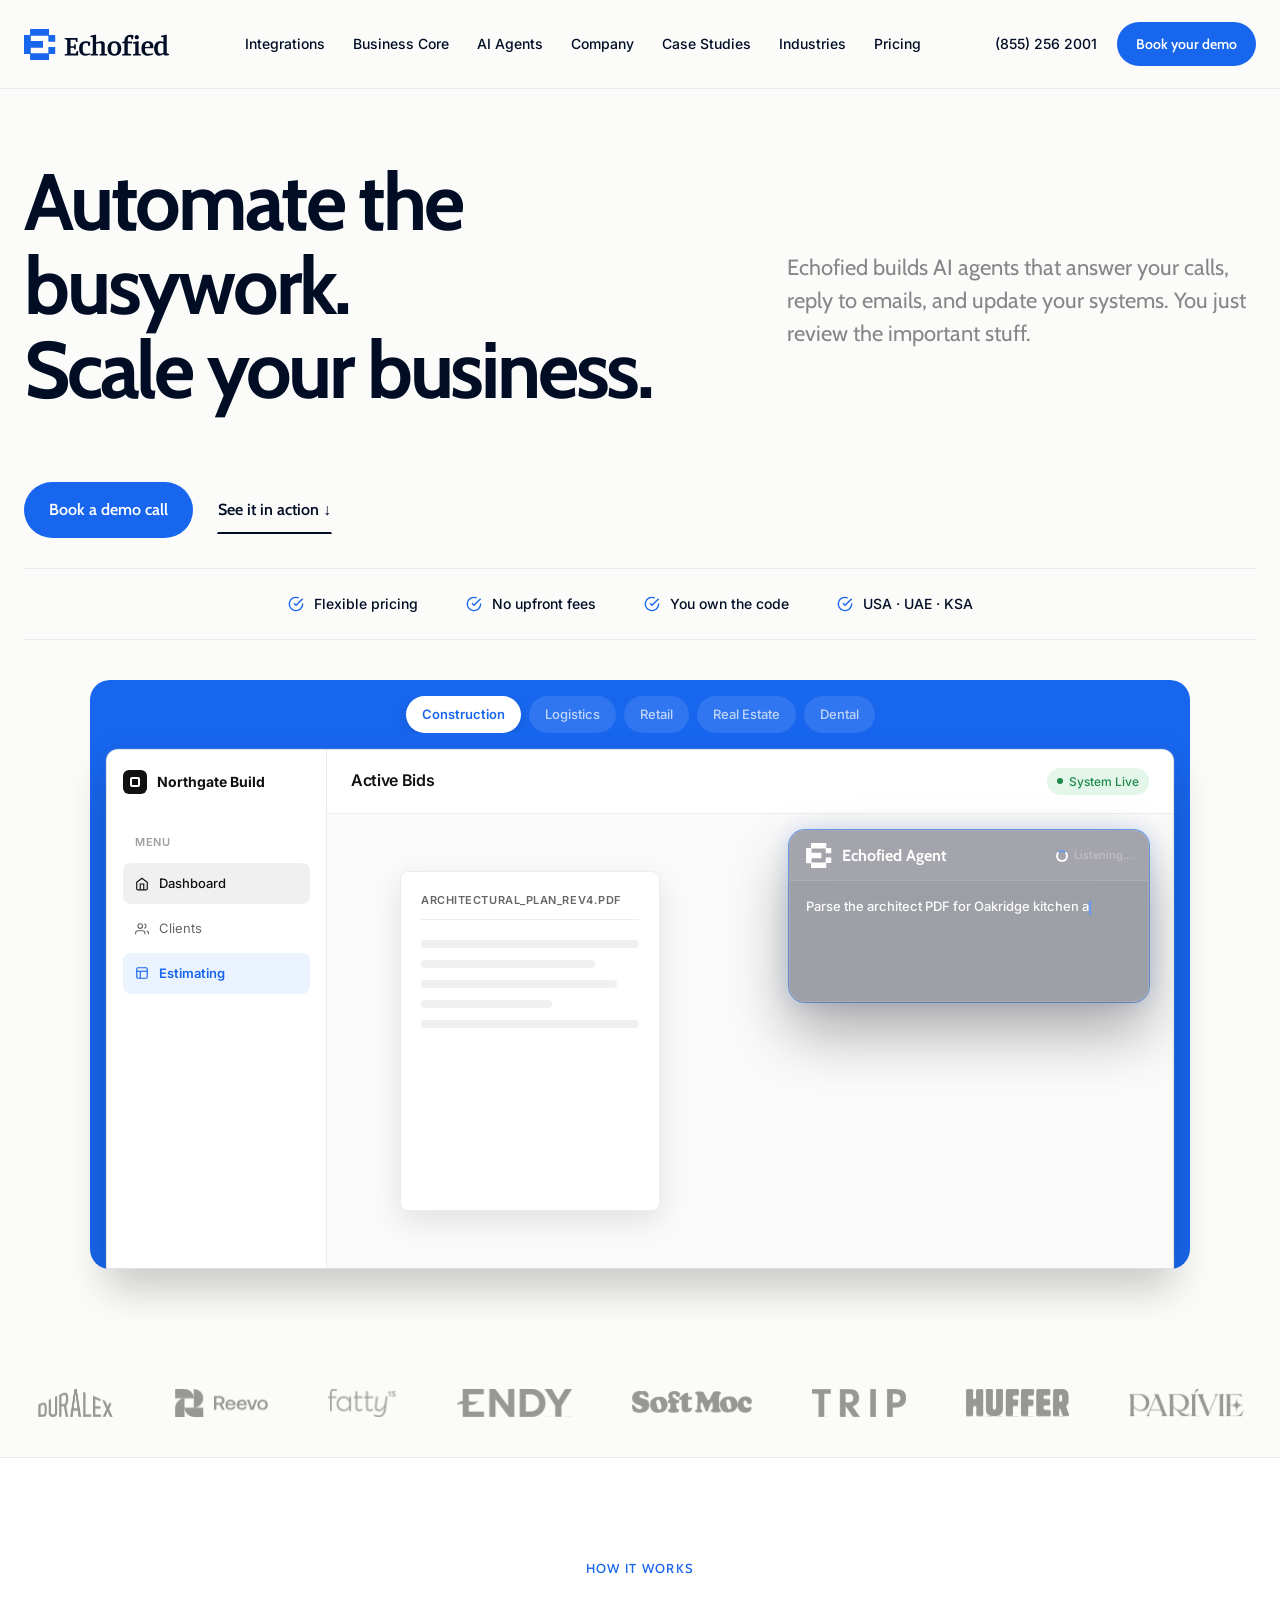
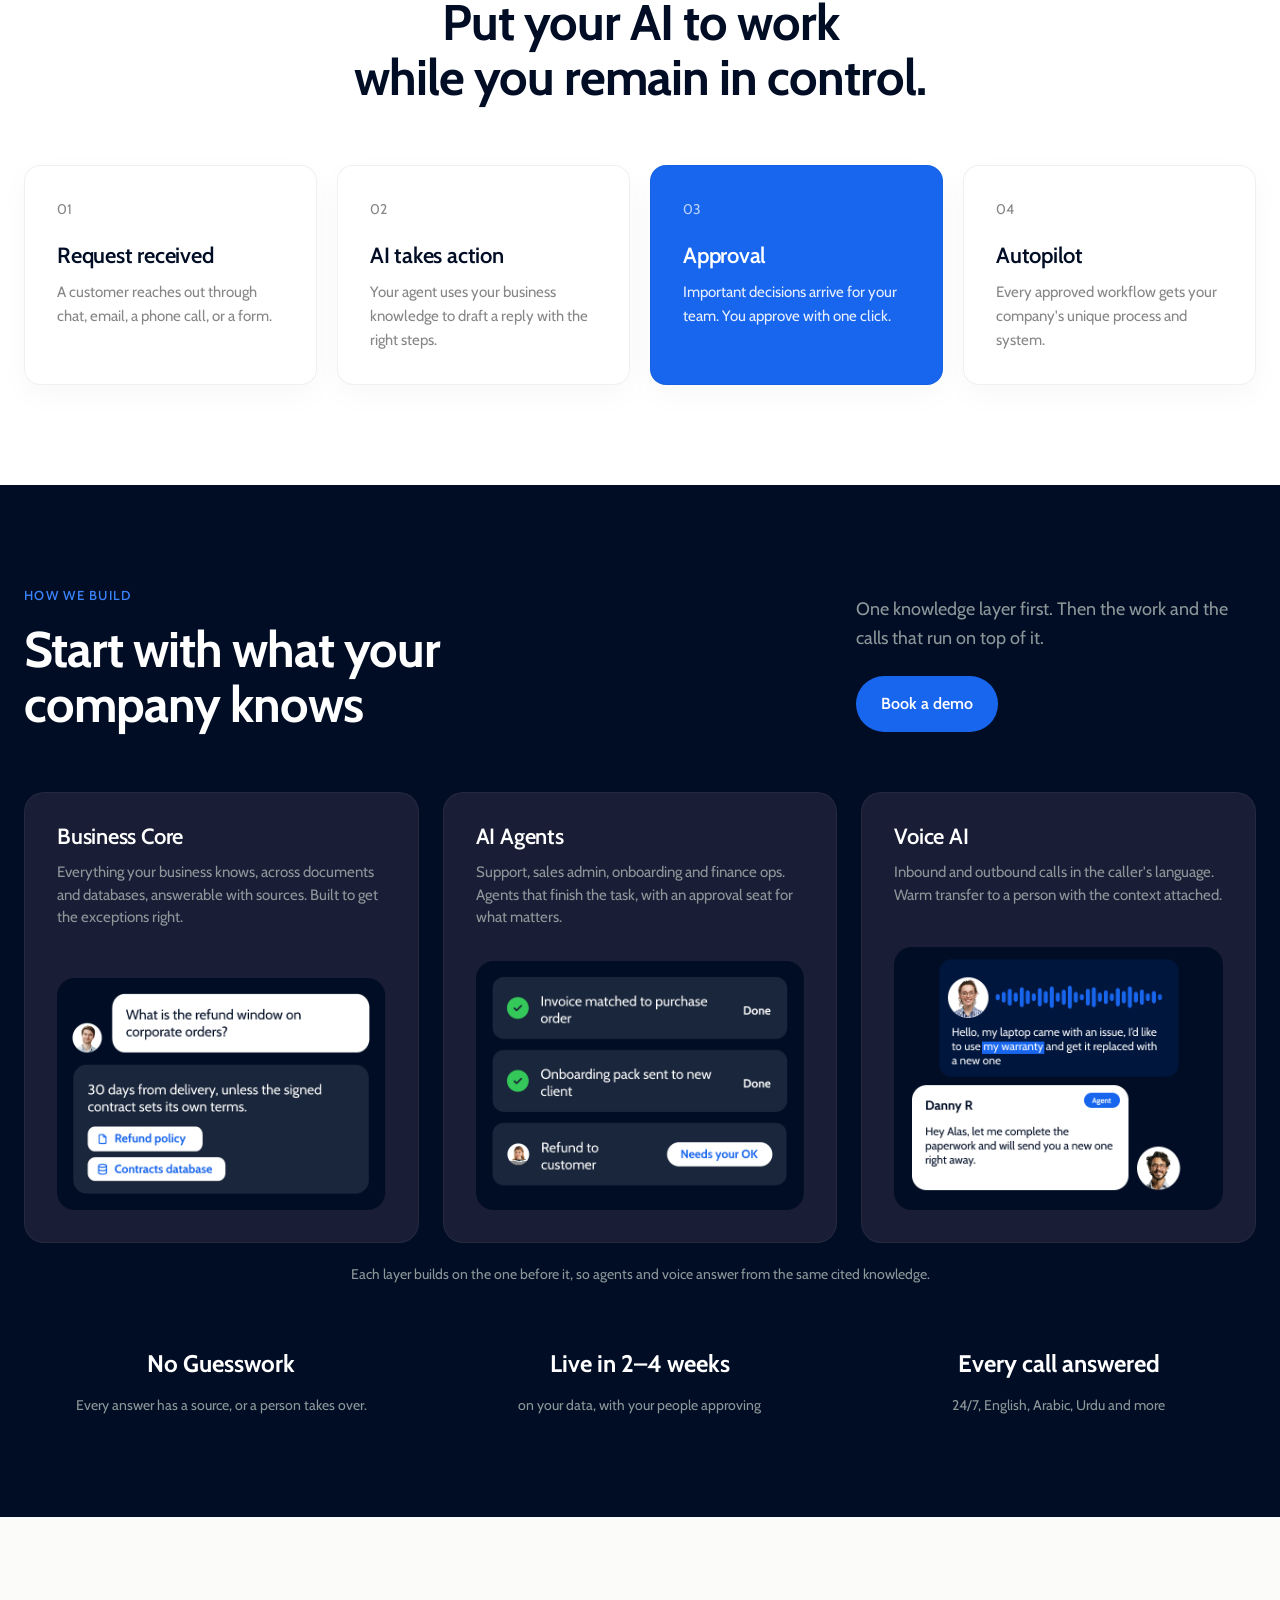
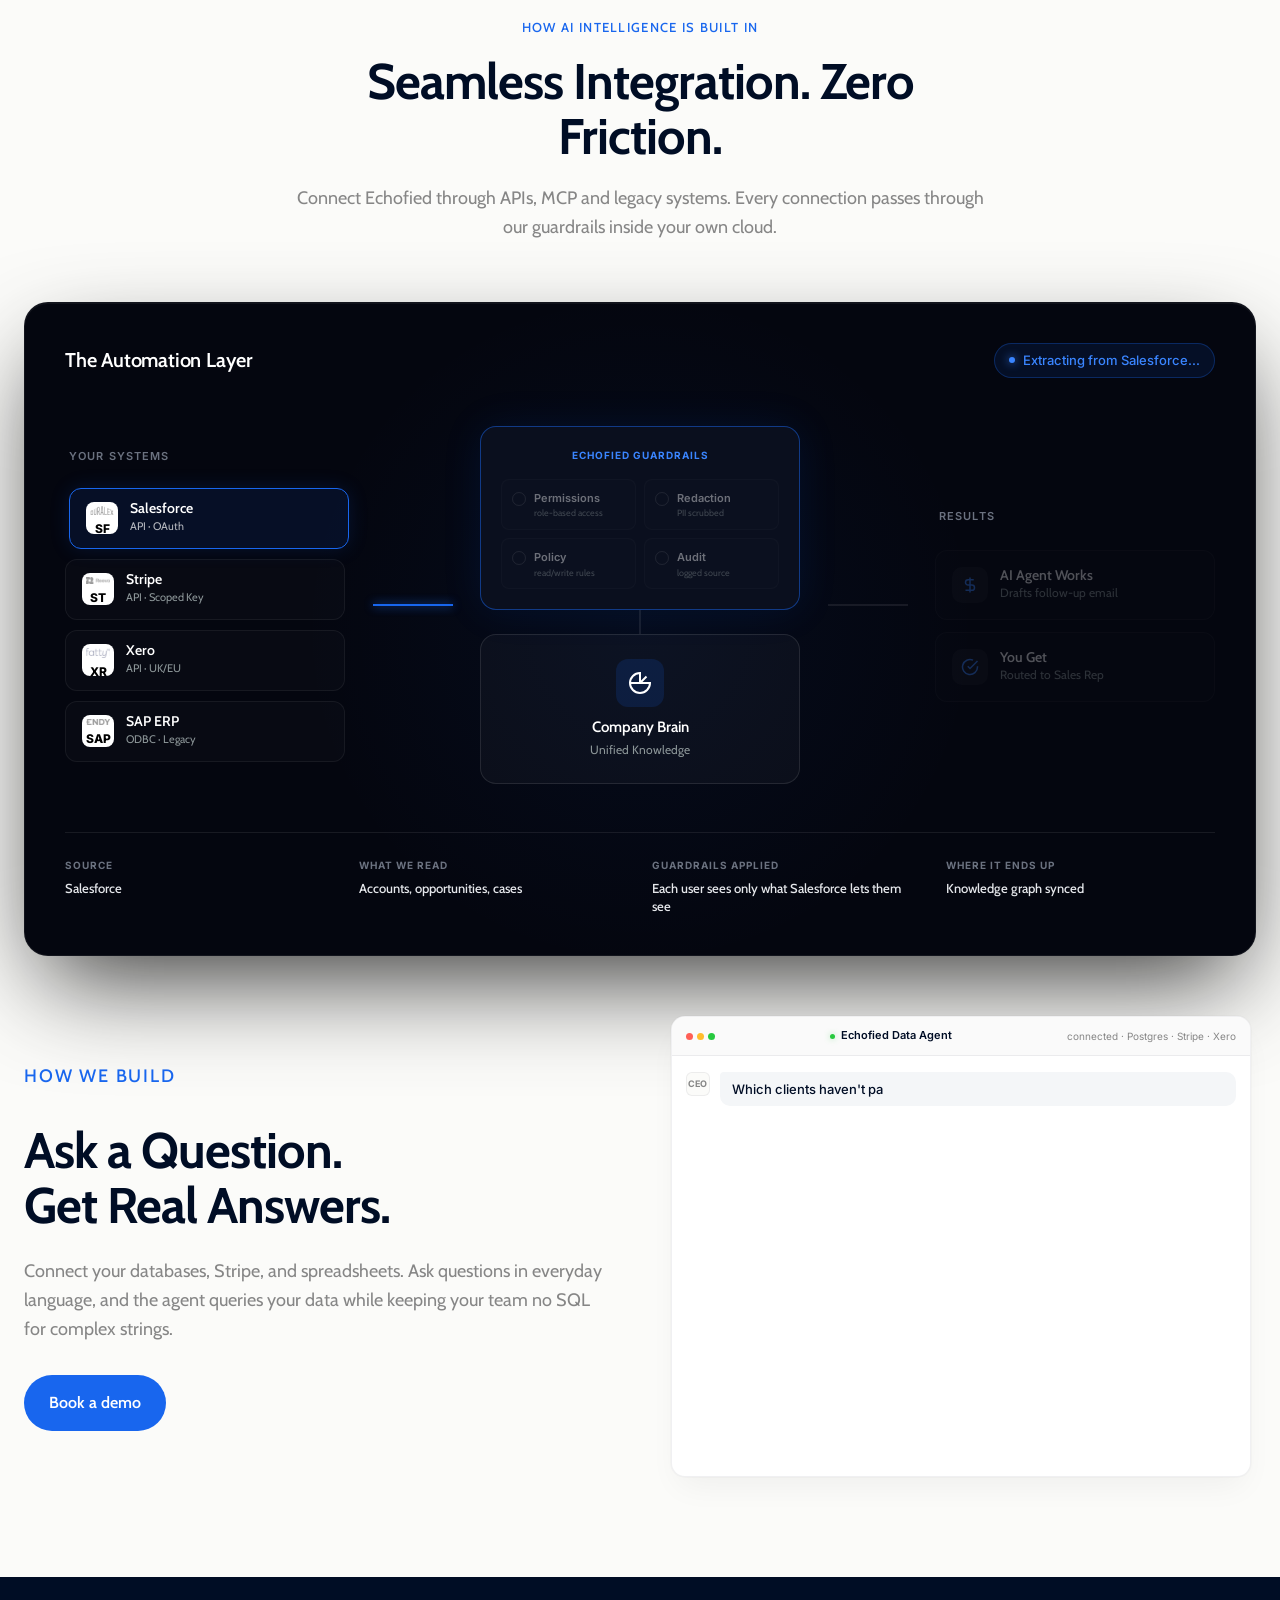
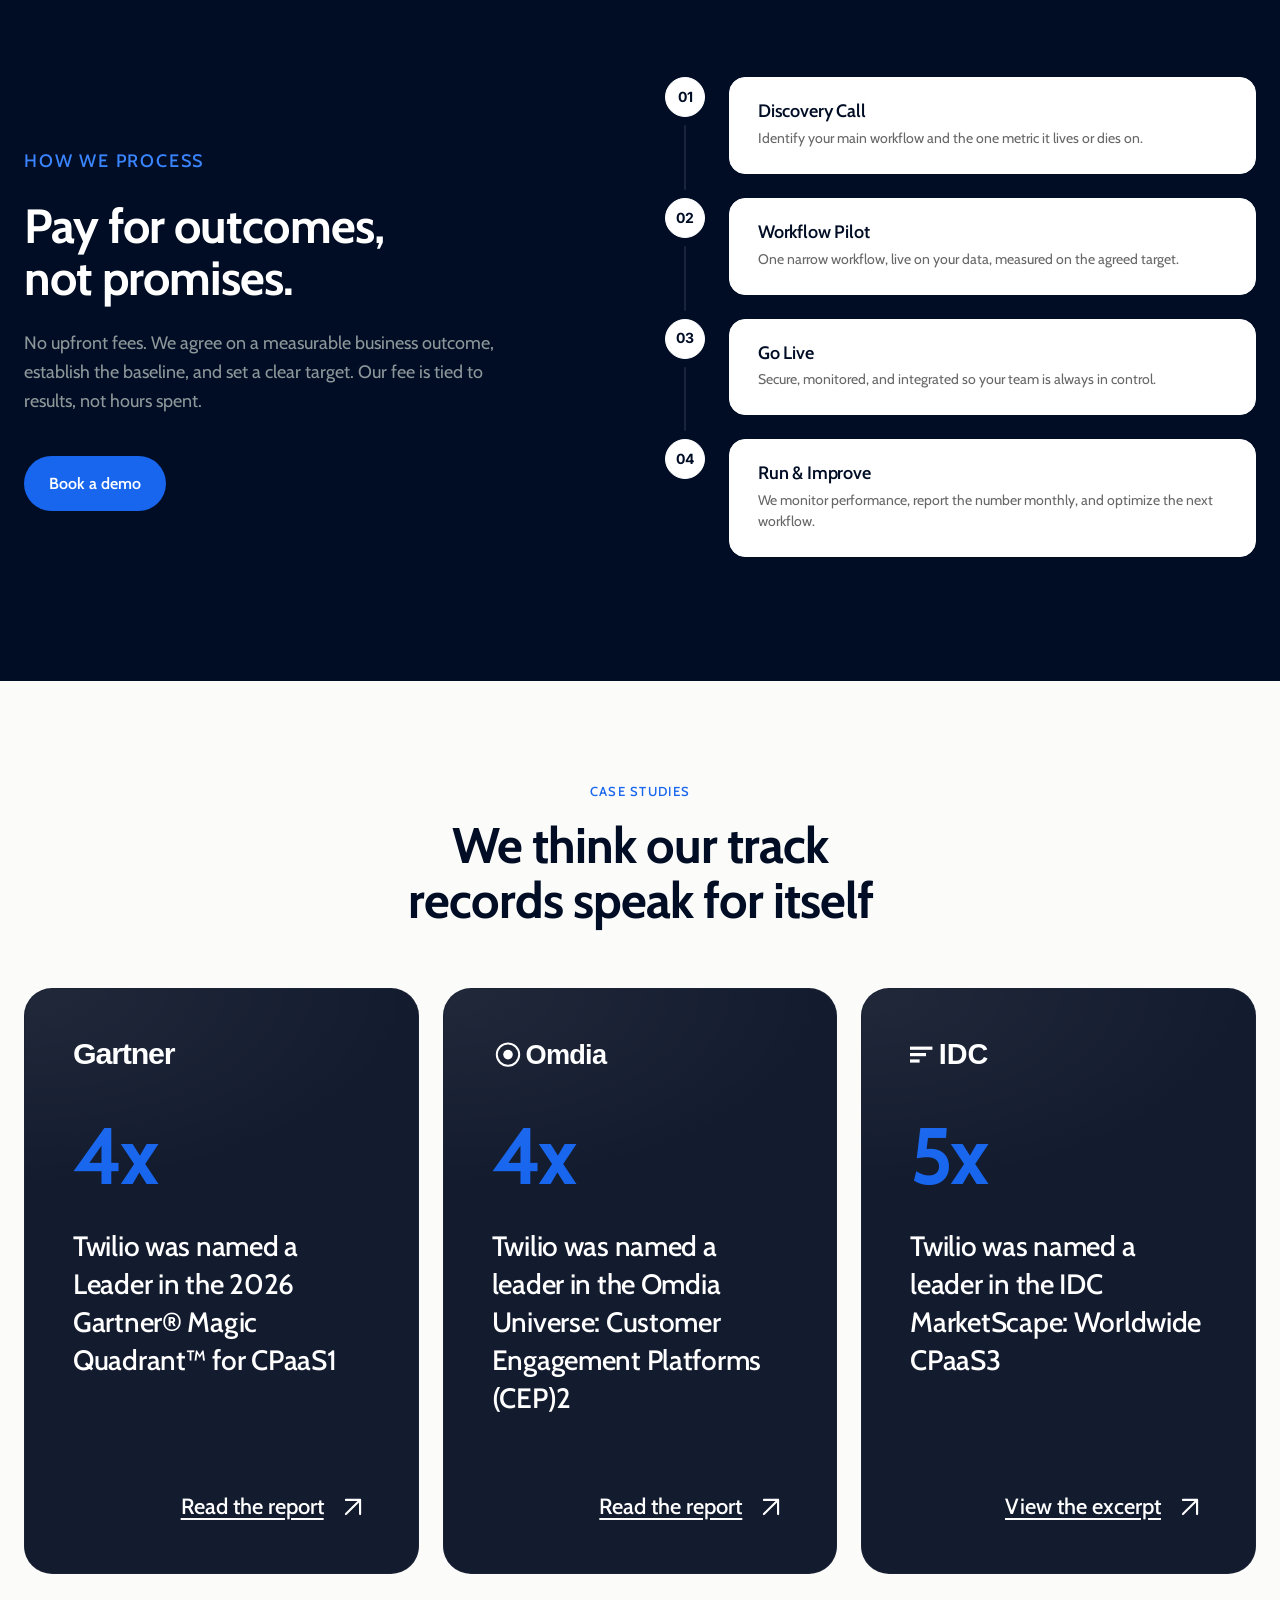
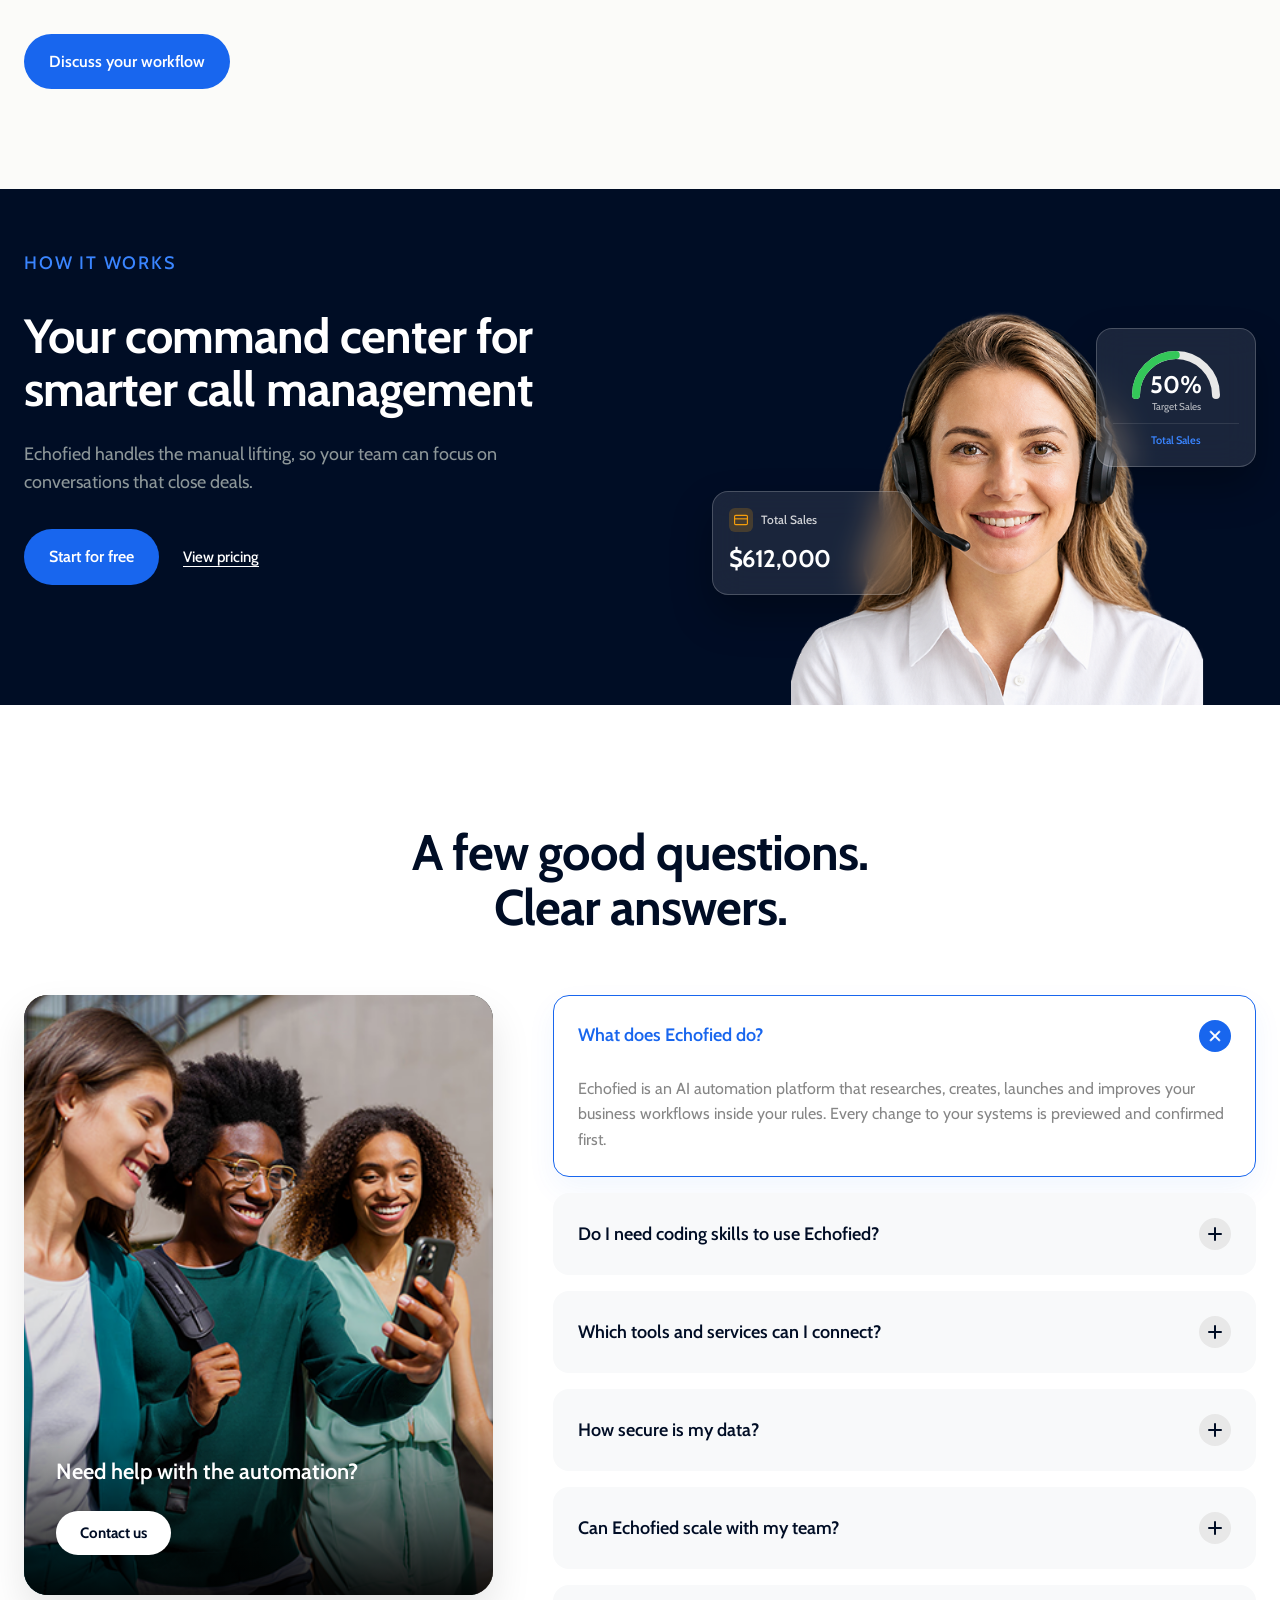
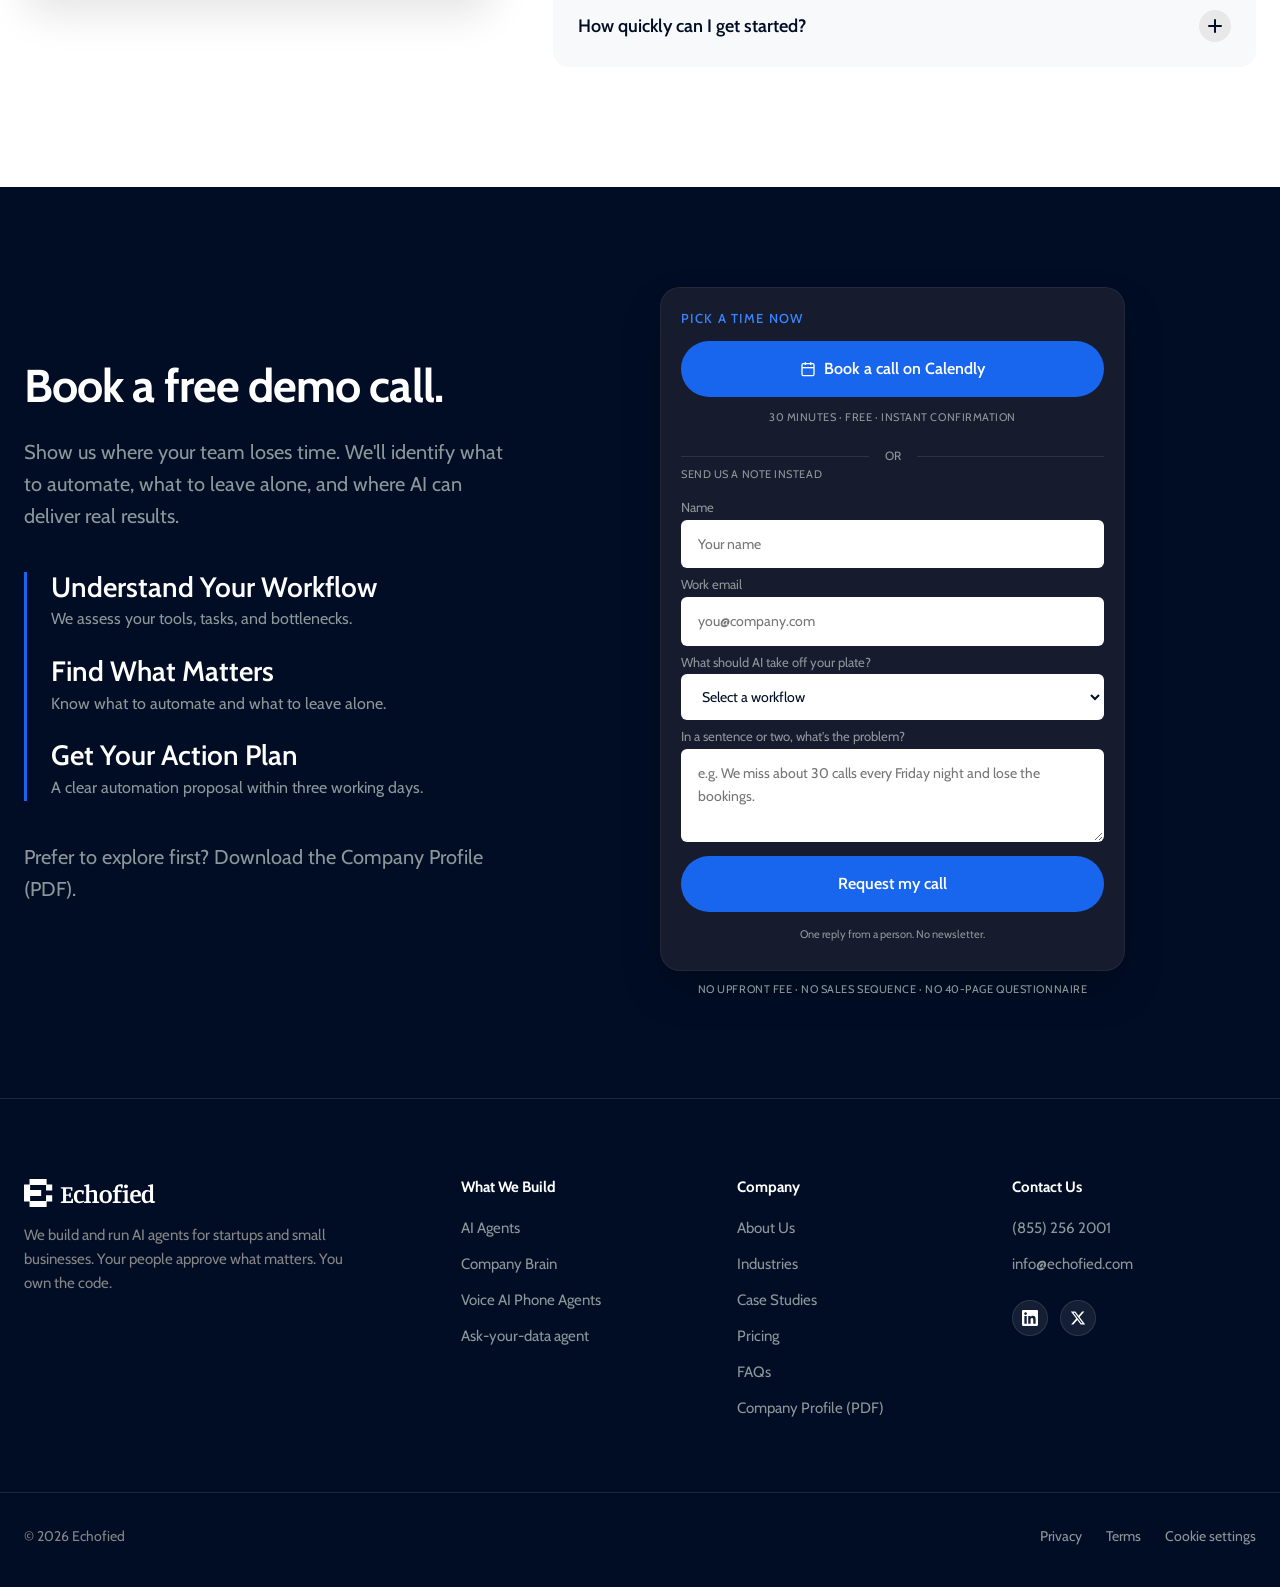
==== commit 1a927fe9: "New UI - 14 Footer edits" ====
--- a/index.html
+++ b/index.html
@@ -868,13 +868,9 @@
     <div class="container footer-inner">
       <div class="footer-brand">
         <a class="brand" href="#top">
-          <img src="/assets/img/logo_white.svg">
+          <img src="/assets/img/logo_white.svg" alt="Echofied Logo" style="height: 28px; width: auto;">
         </a>
         <p>We build and run AI agents for startups and small businesses. Your people approve what matters. You own the code.</p>
-        <div class="social-links">
-          <a href="#">in</a>
-          <a href="#">X</a>
-        </div>
       </div>
       
       <div class="footer-cols">
@@ -898,6 +894,20 @@
           <h4>Contact Us</h4>
           <a href="tel:+18552562001">(855) 256 2001</a>
           <a href="mailto:info@echofied.com">info@echofied.com</a>
+          
+          <!-- NEW LOCATION FOR SOCIAL LINKS -->
+          <div class="social-links">
+            <a href="https://linkedin.com" target="_blank" aria-label="LinkedIn">
+              <svg viewBox="0 0 24 24" fill="currentColor" xmlns="http://www.w3.org/2000/svg">
+                <path d="M20.447 20.452h-3.554v-5.569c0-1.328-.027-3.037-1.852-3.037-1.853 0-2.136 1.445-2.136 2.939v5.667H9.351V9h3.414v1.561h.046c.477-.9 1.637-1.85 3.37-1.85 3.601 0 4.267 2.37 4.267 5.455v6.286zM5.337 7.433c-1.144 0-2.063-.926-2.063-2.065 0-1.138.92-2.063 2.063-2.063 1.14 0 2.064.925 2.064 2.063 0 1.139-.925 2.065-2.064 2.065zm1.782 13.019H3.555V9h3.564v11.452zM22.225 0H1.771C.792 0 0 .774 0 1.729v20.542C0 23.227.792 24 1.771 24h20.451C23.2 24 24 23.227 24 22.271V1.729C24 .774 23.2 0 22.222 0h.003z"/>
+              </svg>
+            </a>
+            <a href="https://x.com" target="_blank" aria-label="X">
+              <svg viewBox="0 0 24 24" fill="currentColor" xmlns="http://www.w3.org/2000/svg">
+                <path d="M18.244 2.25h3.308l-7.227 8.26 8.502 11.24H16.17l-5.214-6.817L4.99 21.75H1.68l7.73-8.835L1.254 2.25H8.08l4.713 6.231zm-1.161 17.52h1.833L7.084 4.126H5.117z"/>
+              </svg>
+            </a>
+          </div>
         </div>
       </div>
     </div>
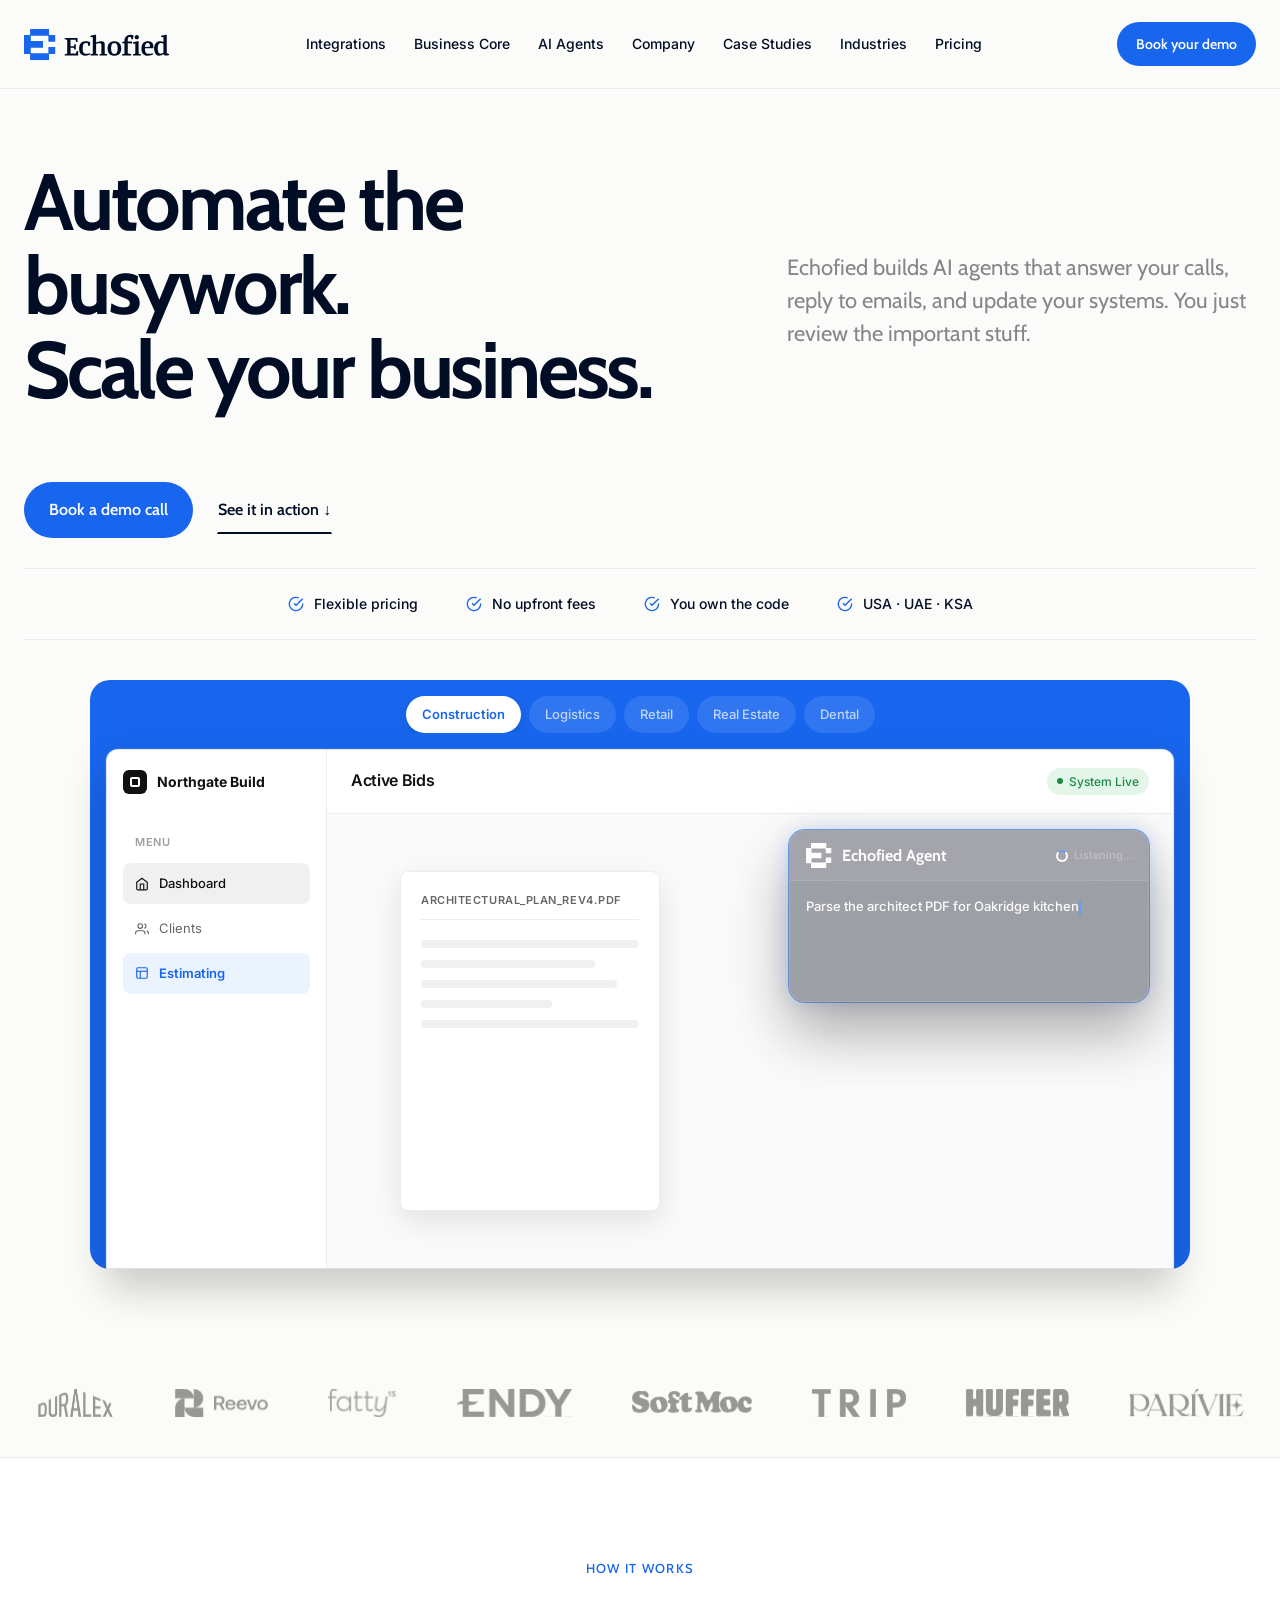
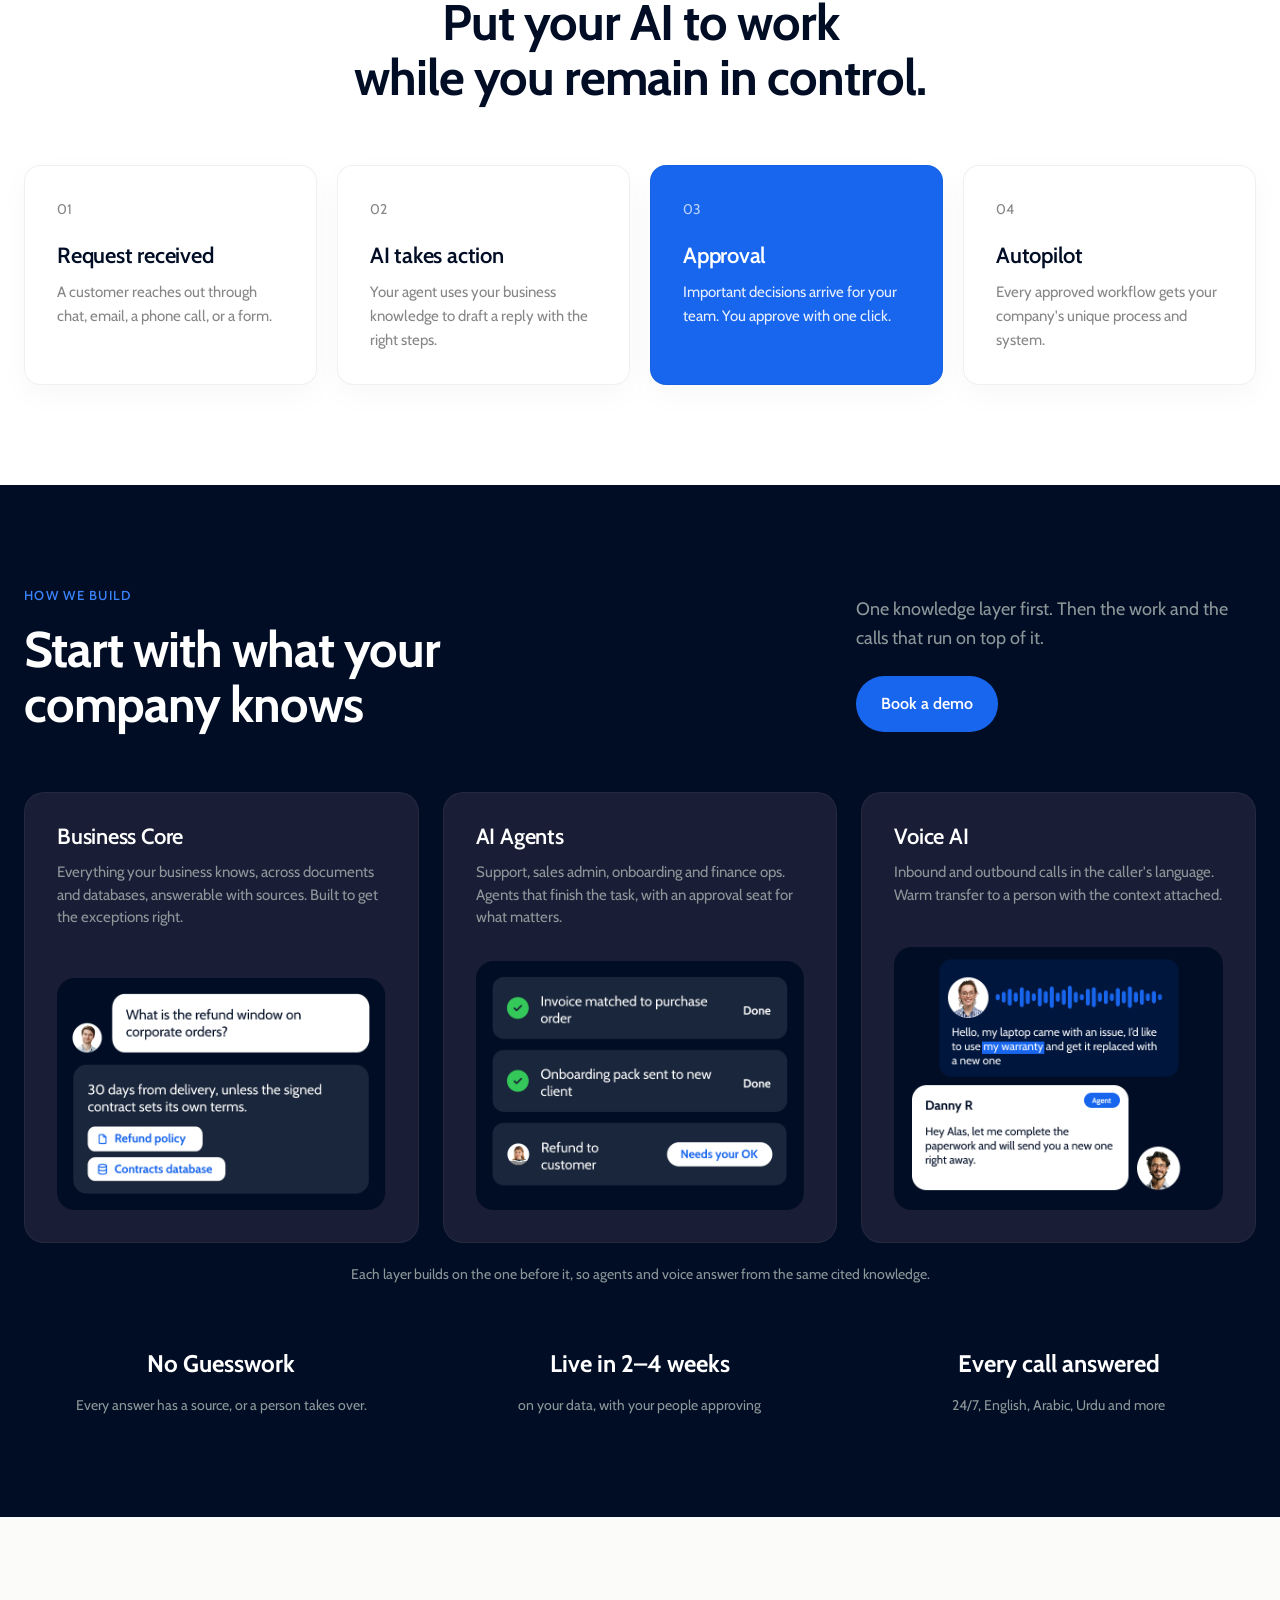
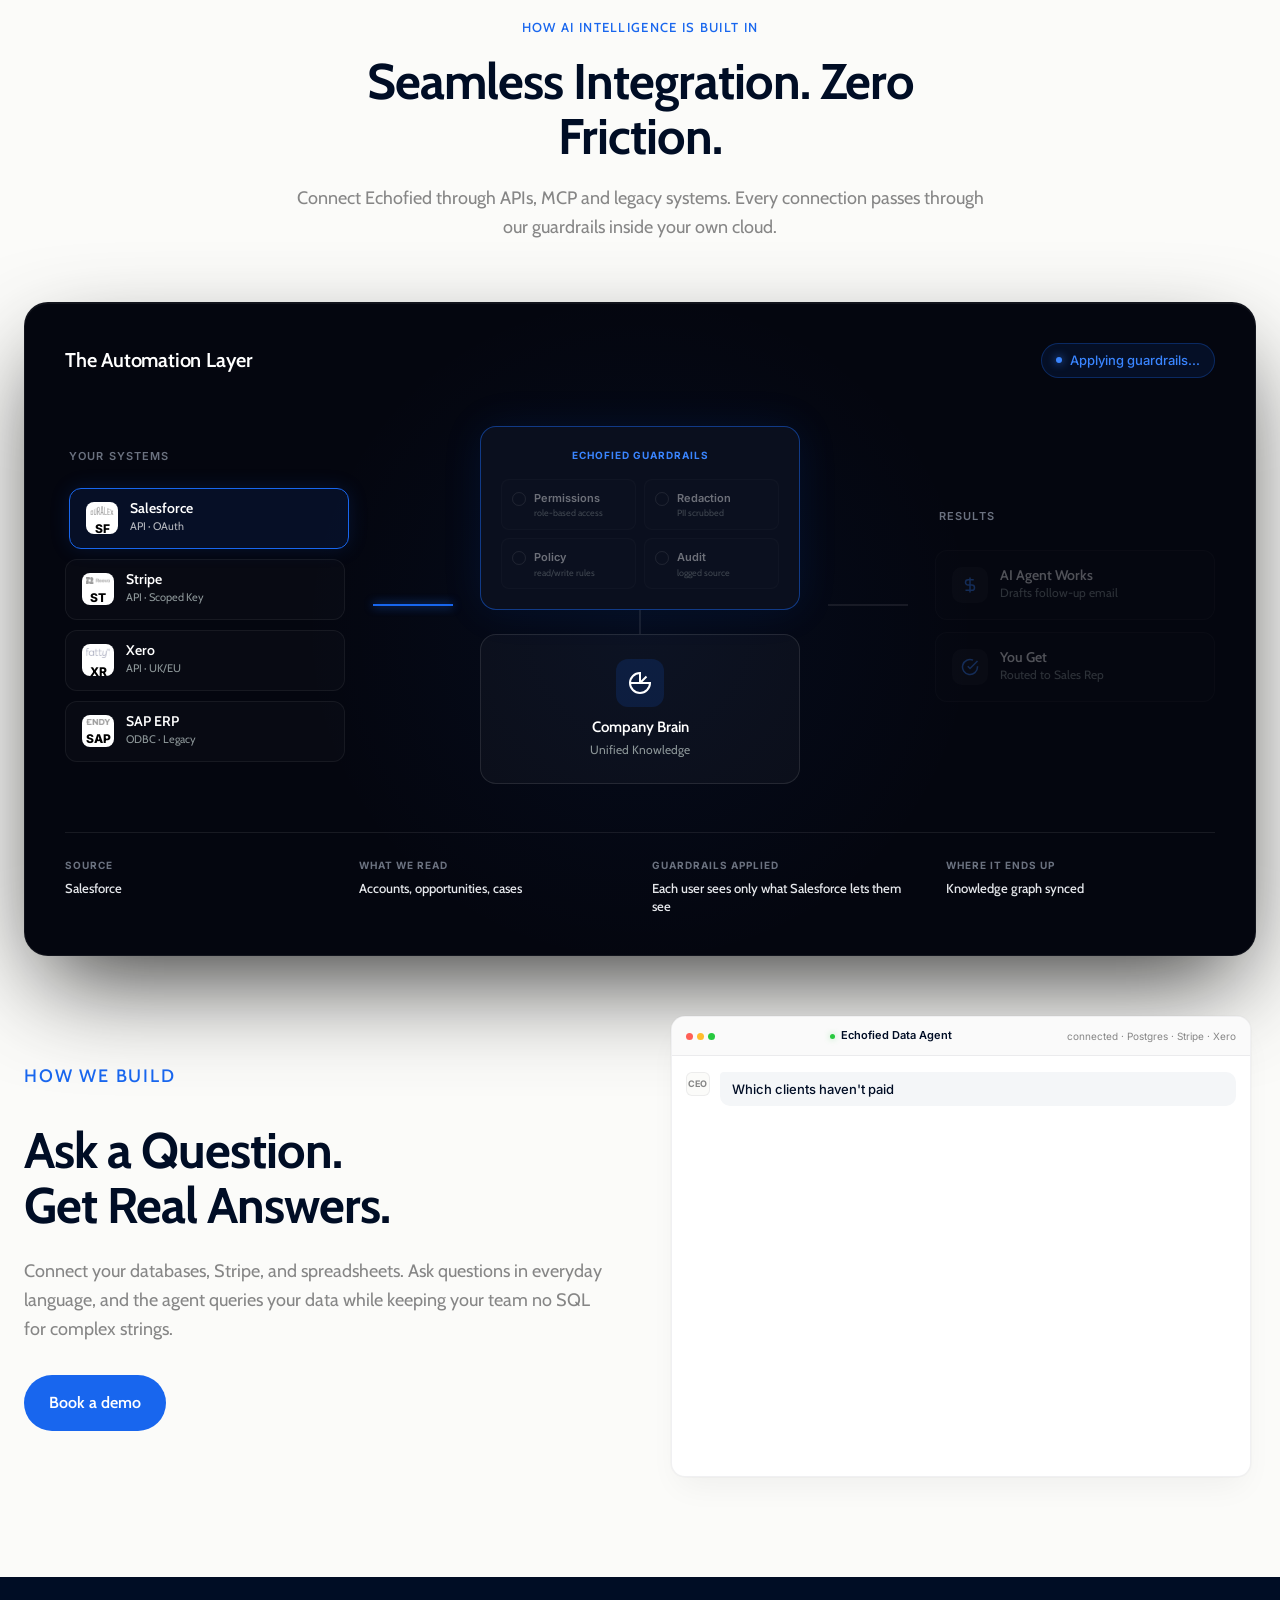
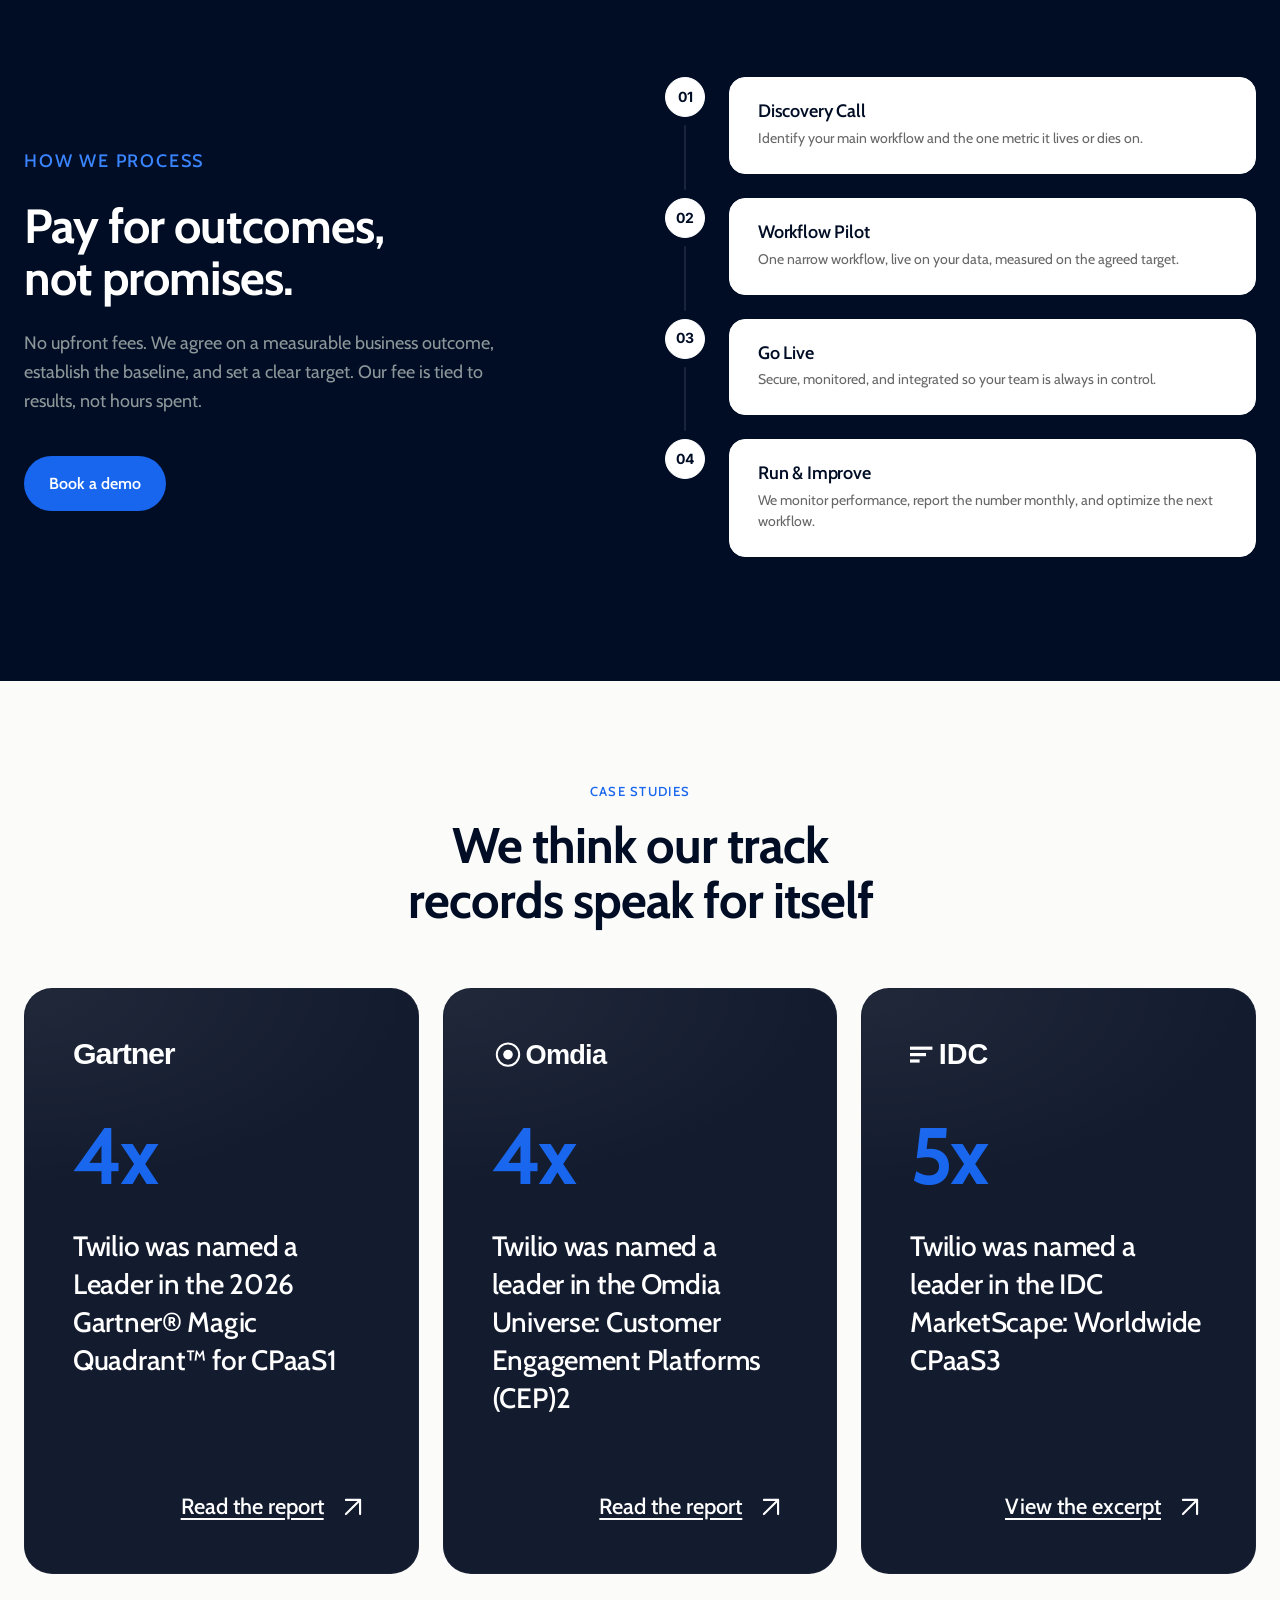
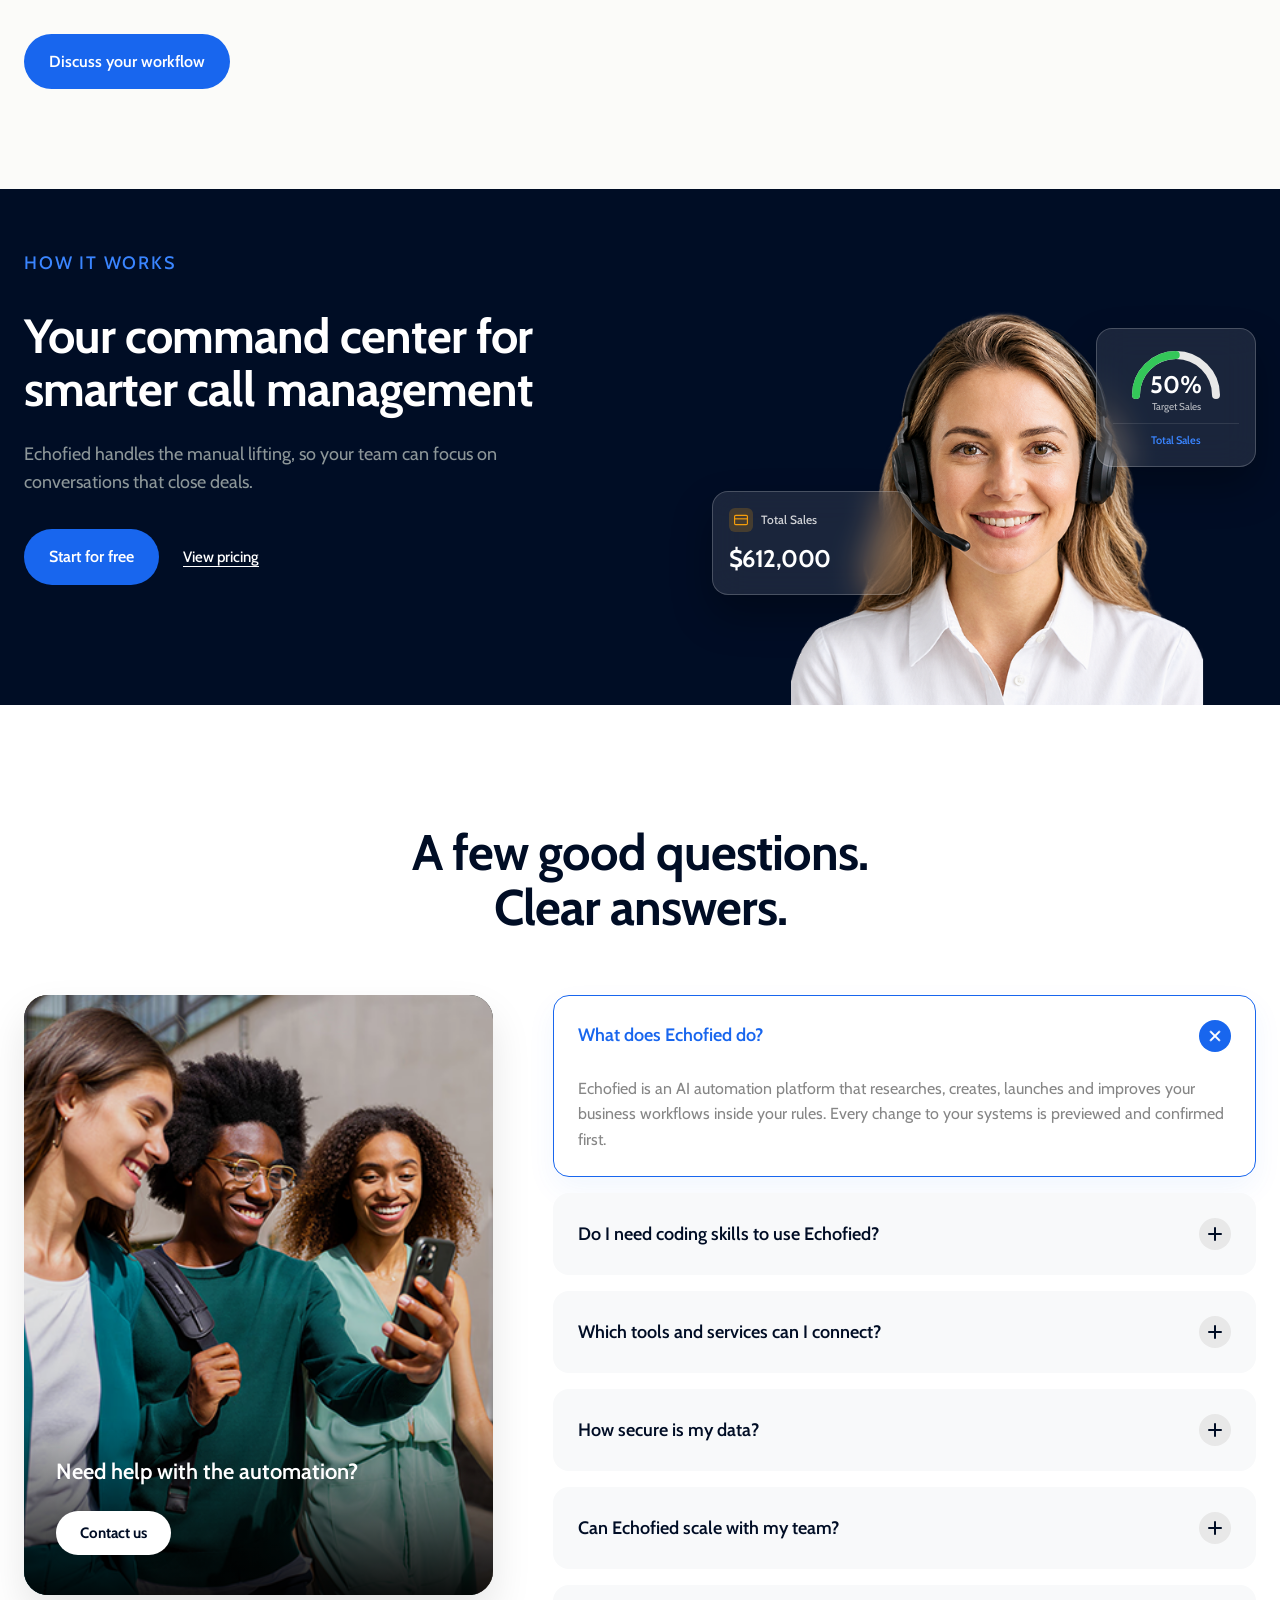
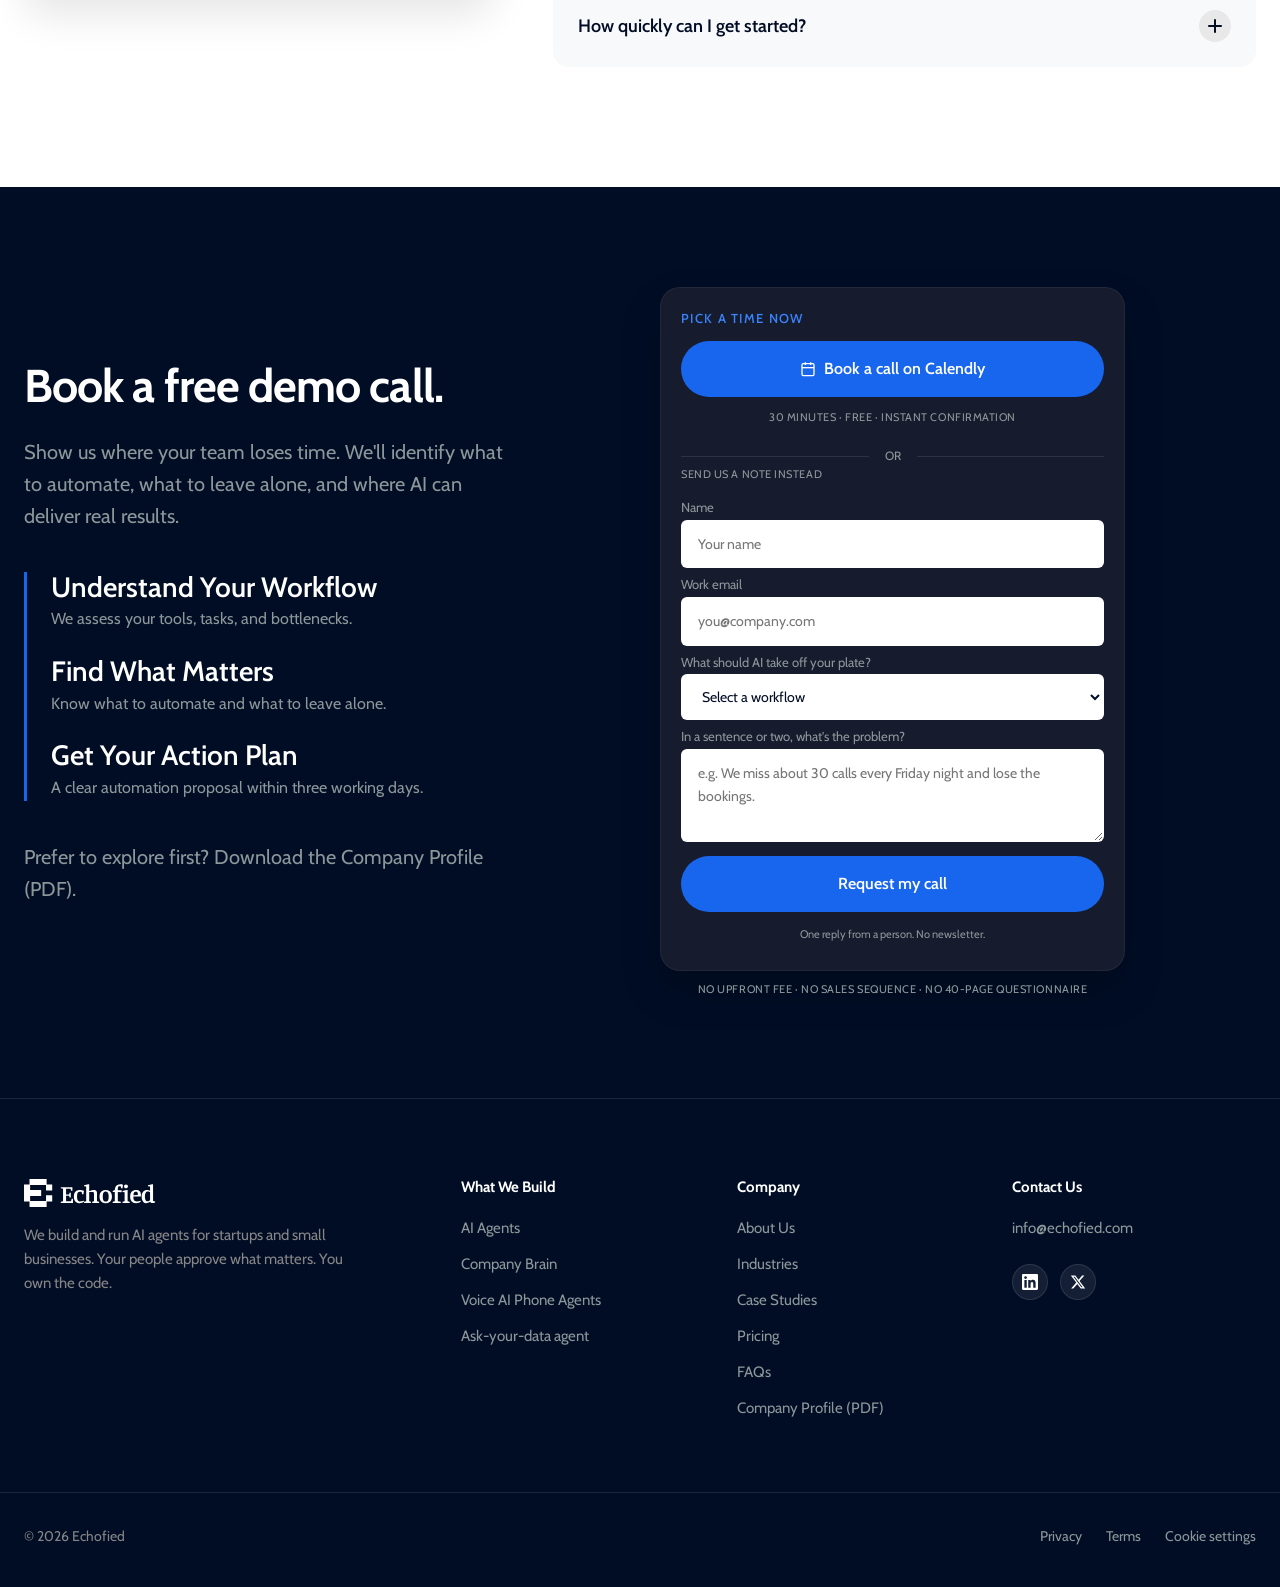
==== commit d819694a: "New UI - 15 removal of phone number" ====
--- a/index.html
+++ b/index.html
@@ -44,7 +44,6 @@
       </nav>
 
       <div class="header-actions">
-        <a href="tel:+18552562001" class="phone-link">(855) 256 2001</a>
         <a class="btn btn-primary btn-sm" href="#contact">Book your demo</a>
       </div>
 
@@ -892,7 +891,6 @@
         </div>
         <div>
           <h4>Contact Us</h4>
-          <a href="tel:+18552562001">(855) 256 2001</a>
           <a href="mailto:info@echofied.com">info@echofied.com</a>
           
           <!-- NEW LOCATION FOR SOCIAL LINKS -->
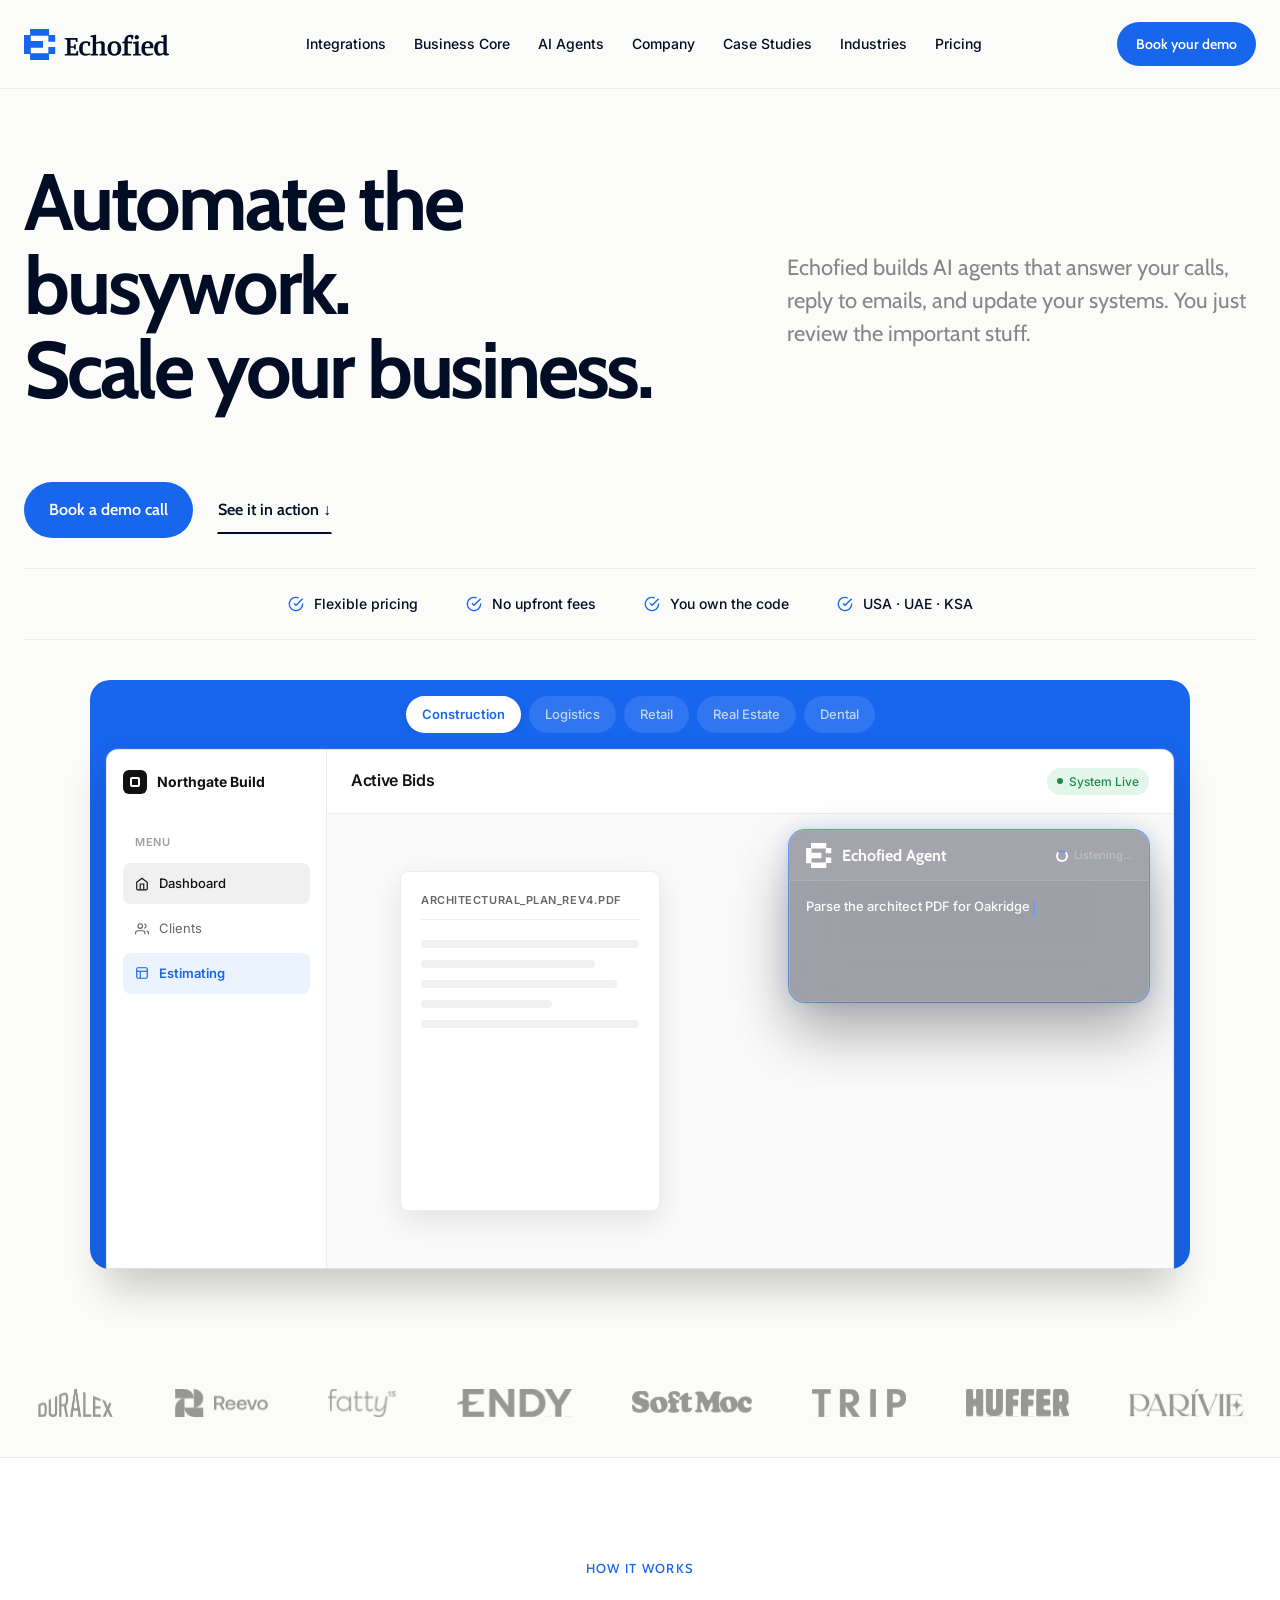
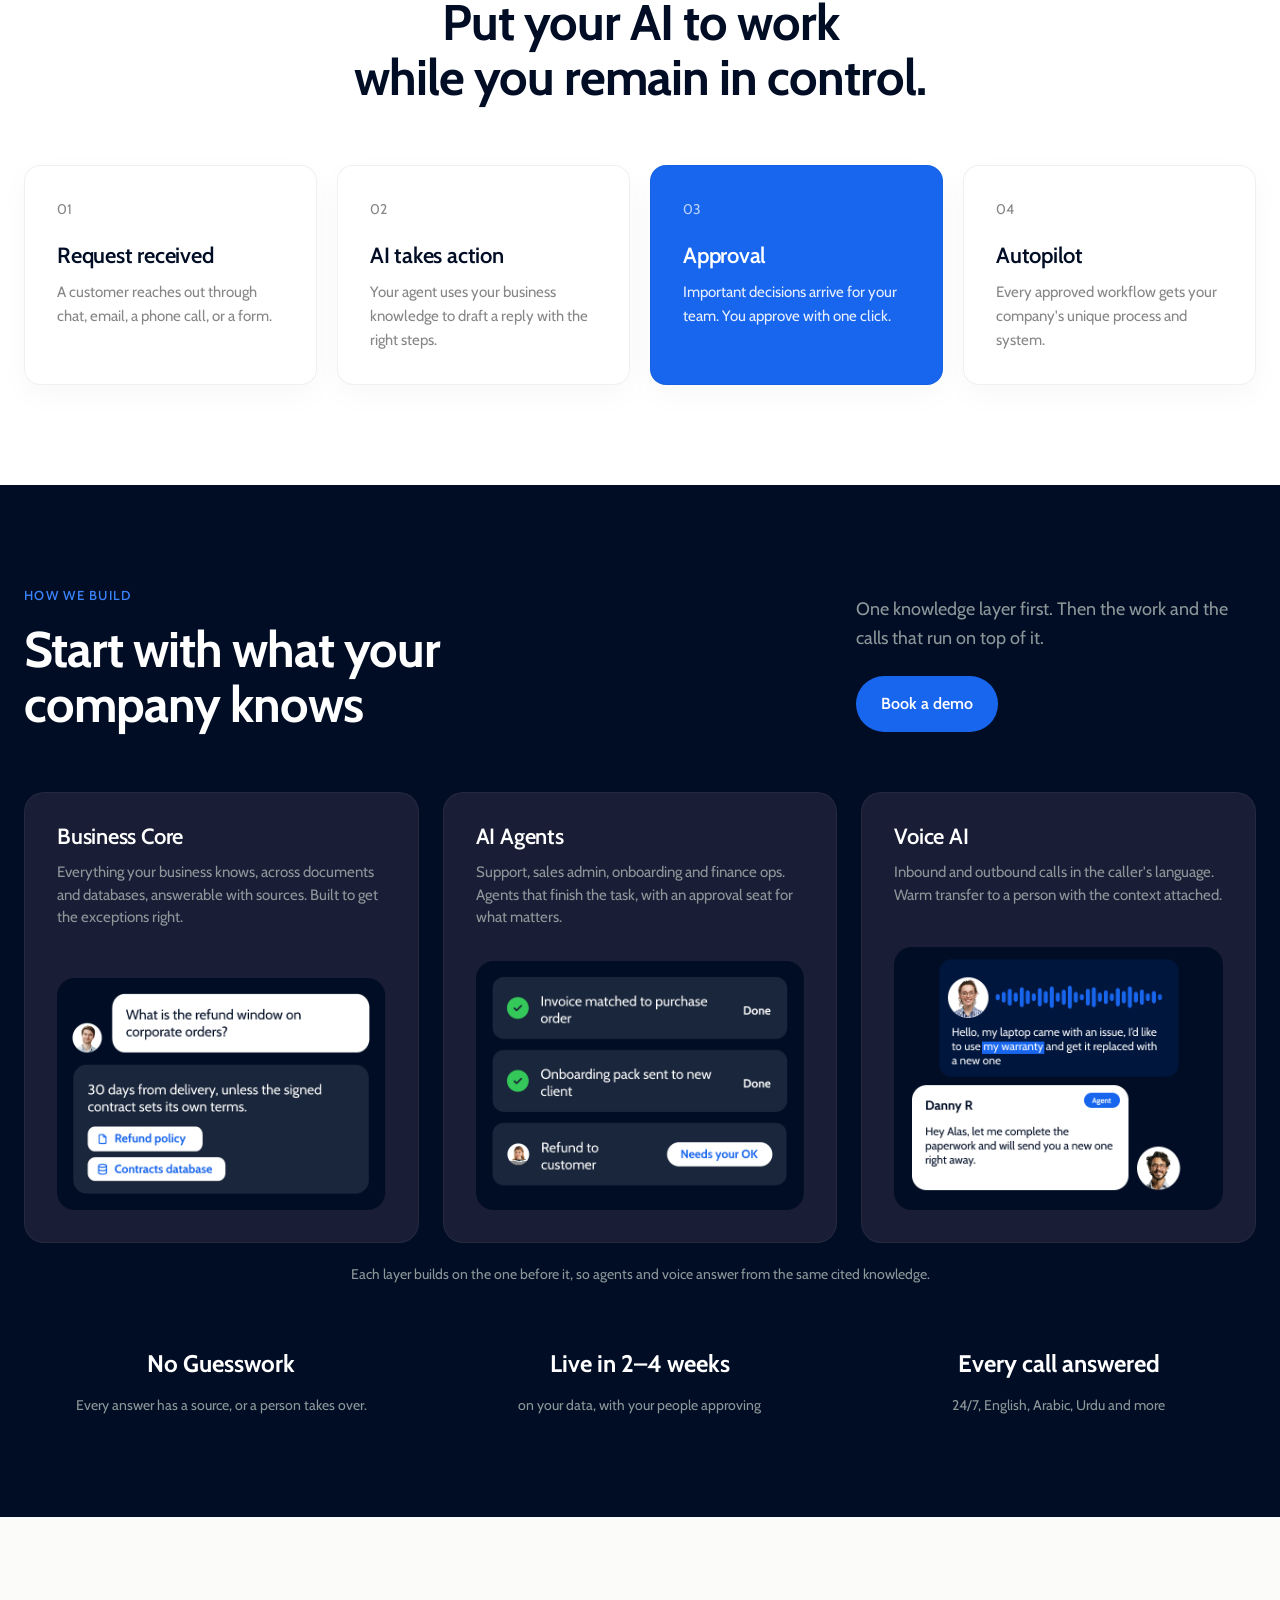
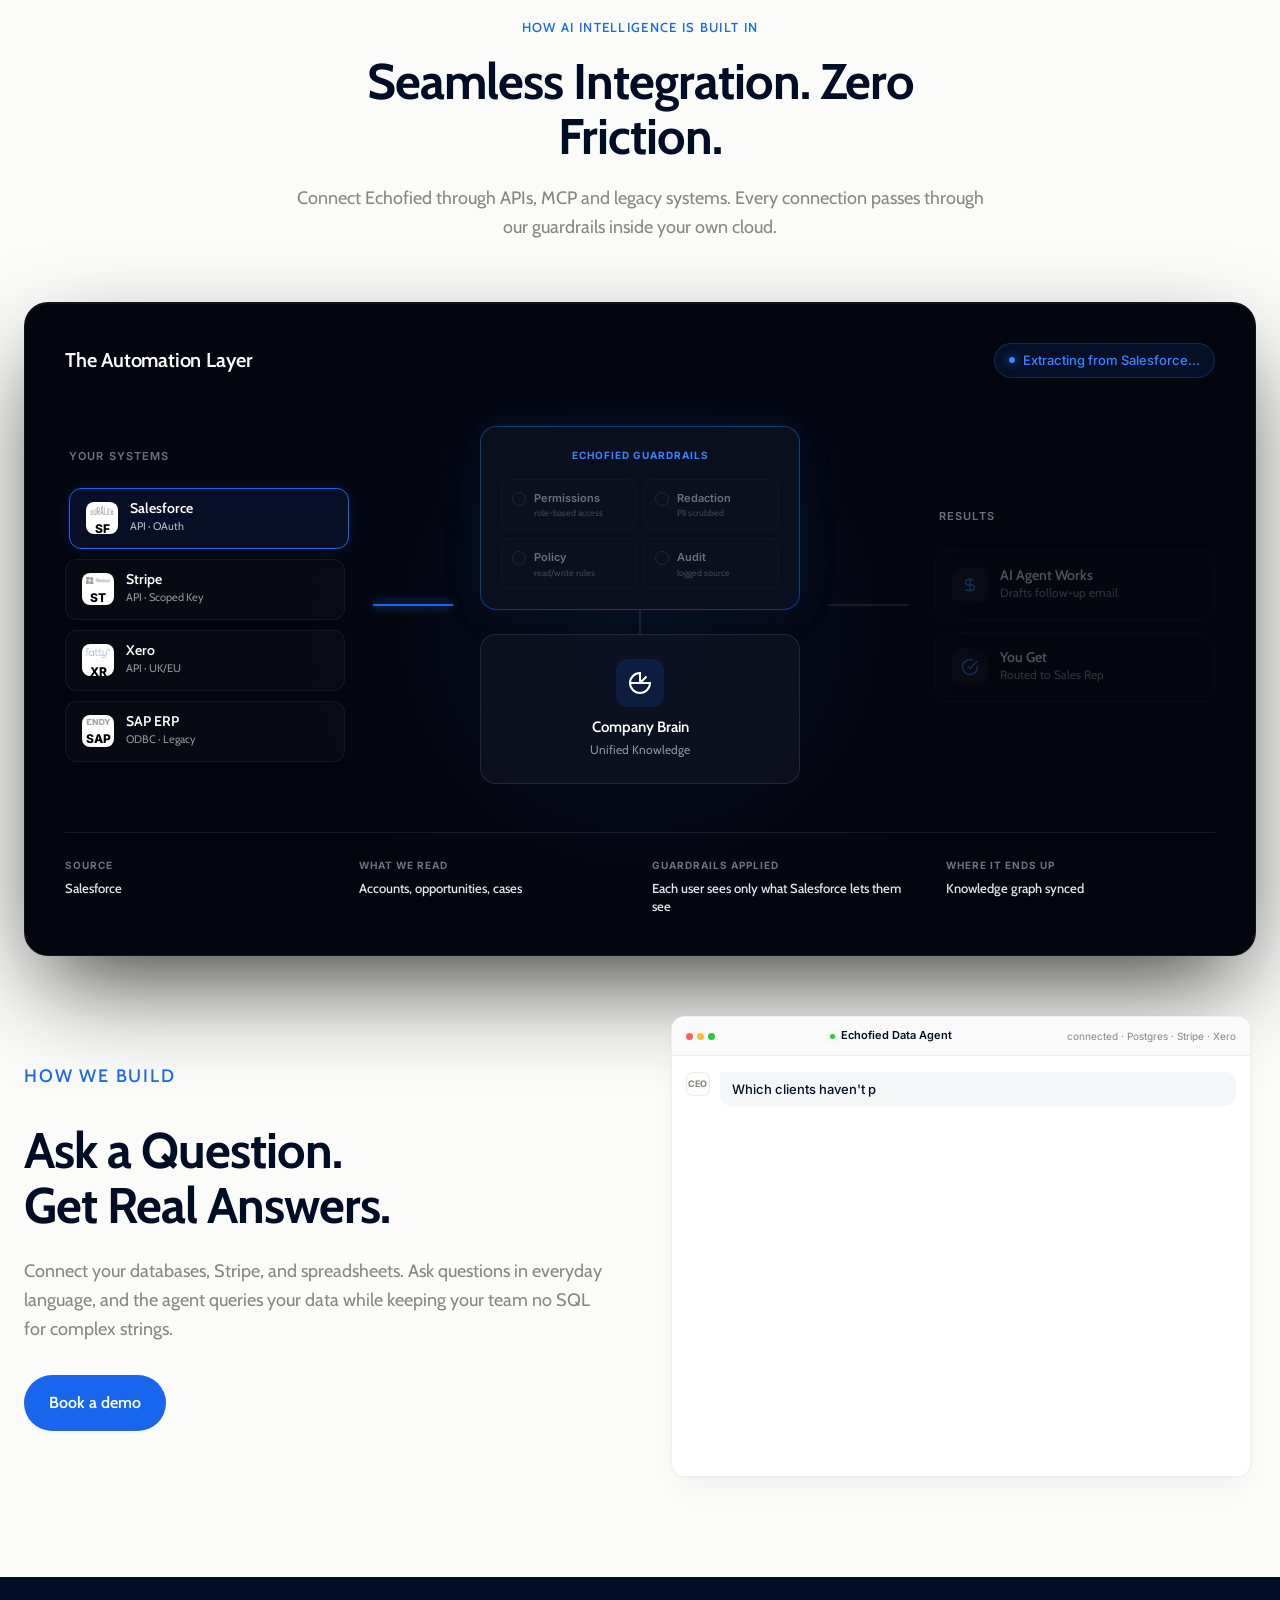
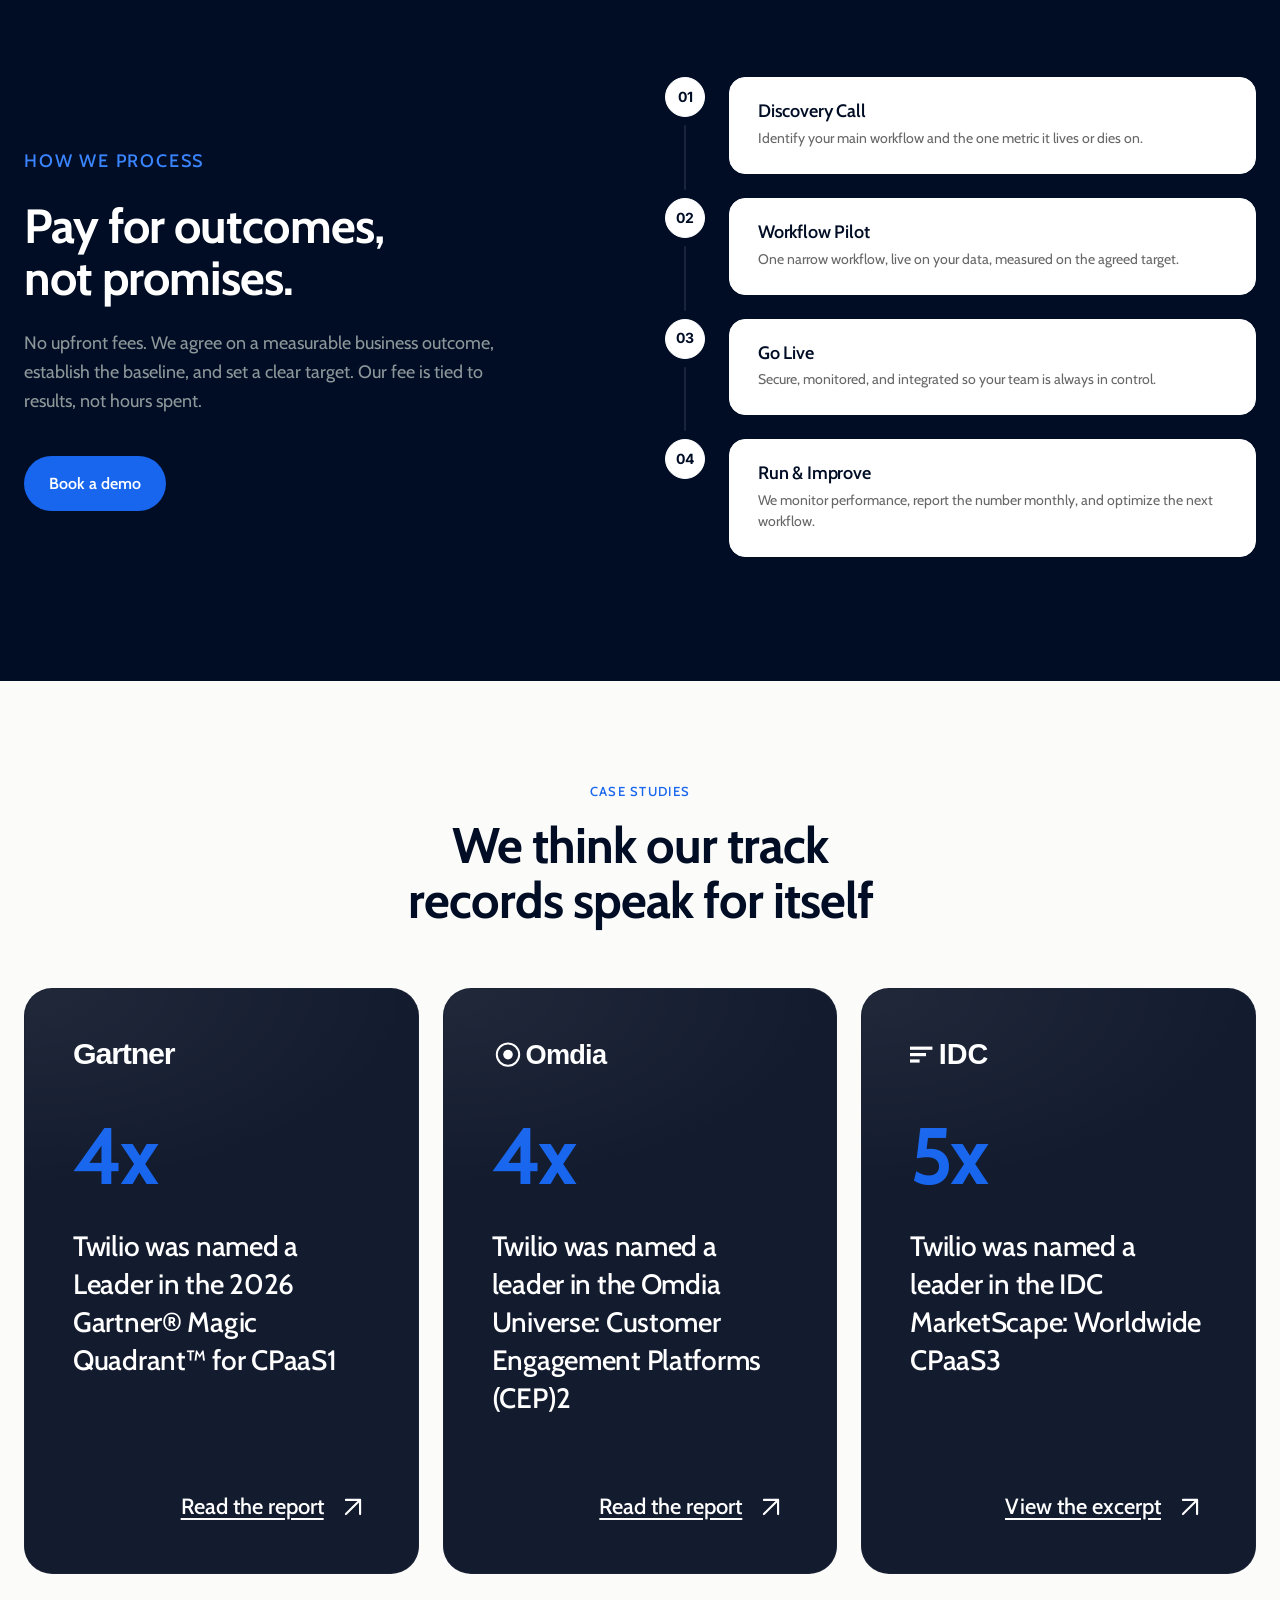
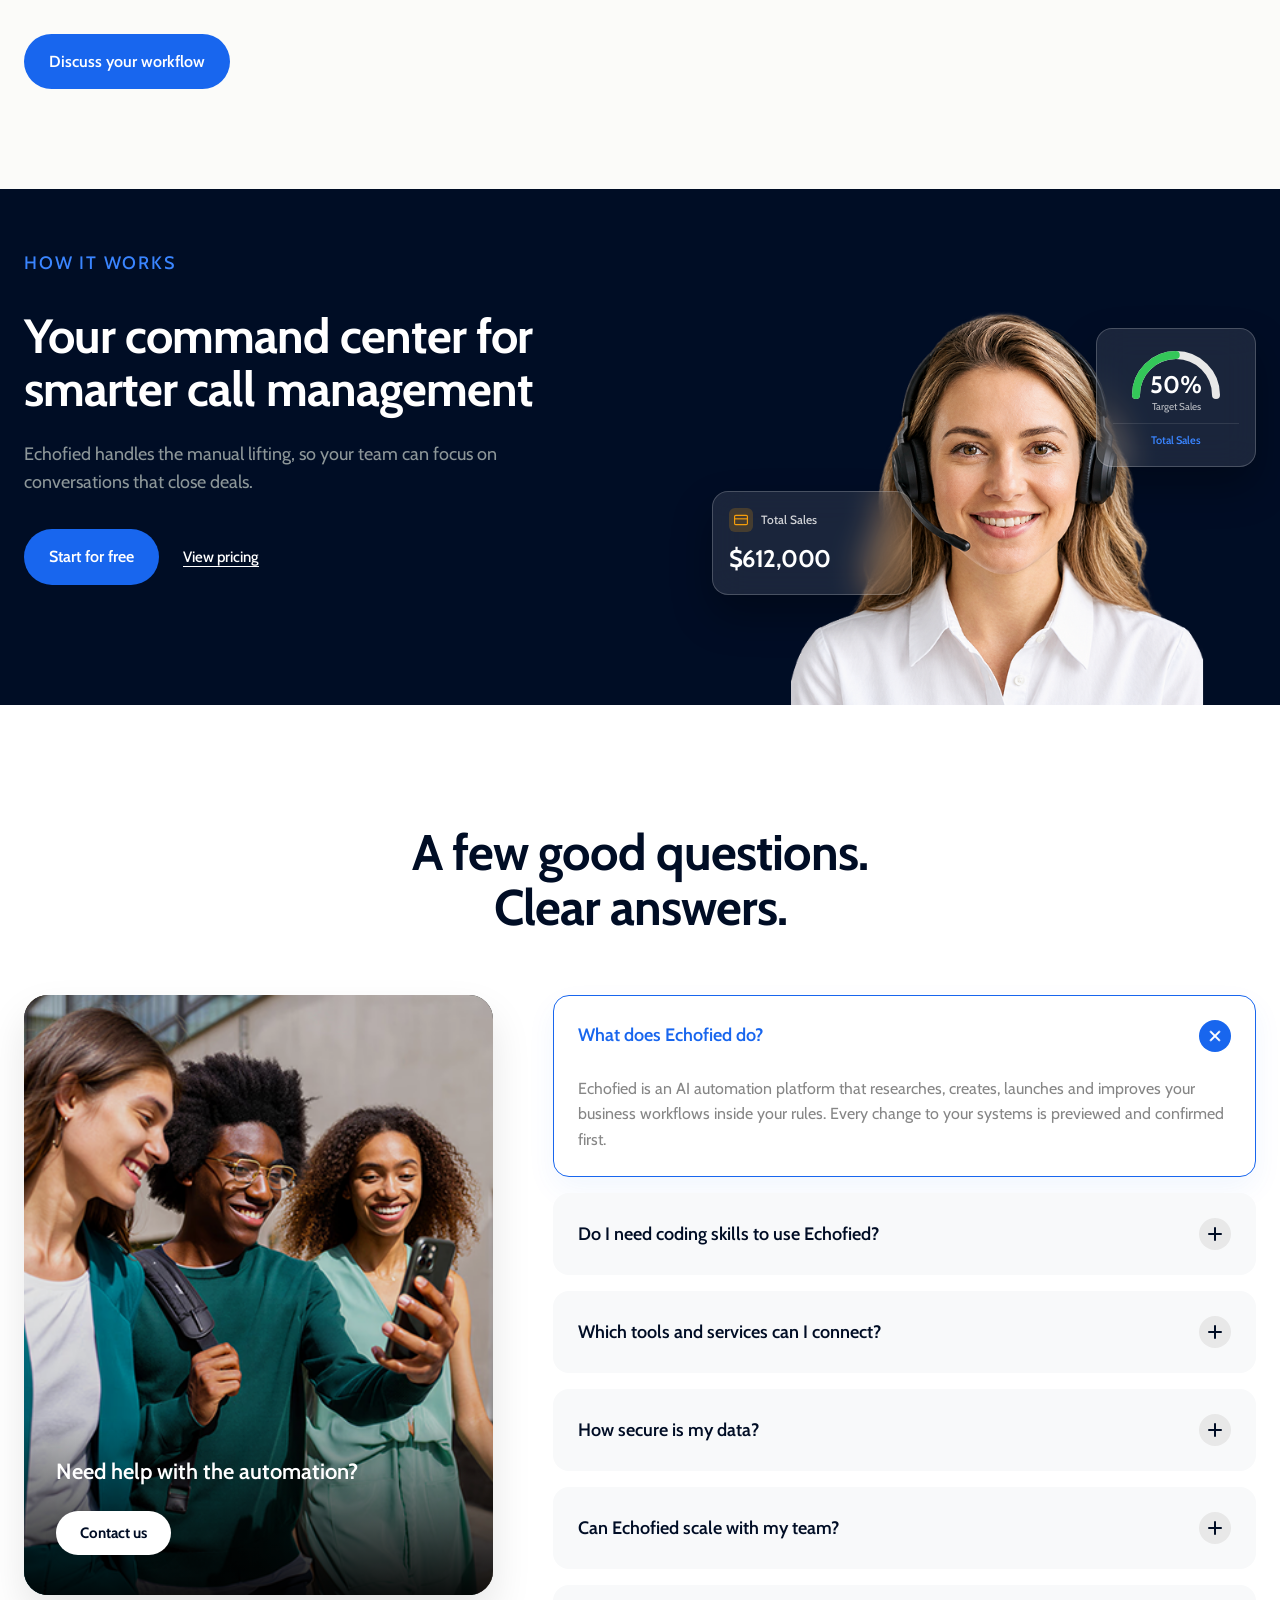
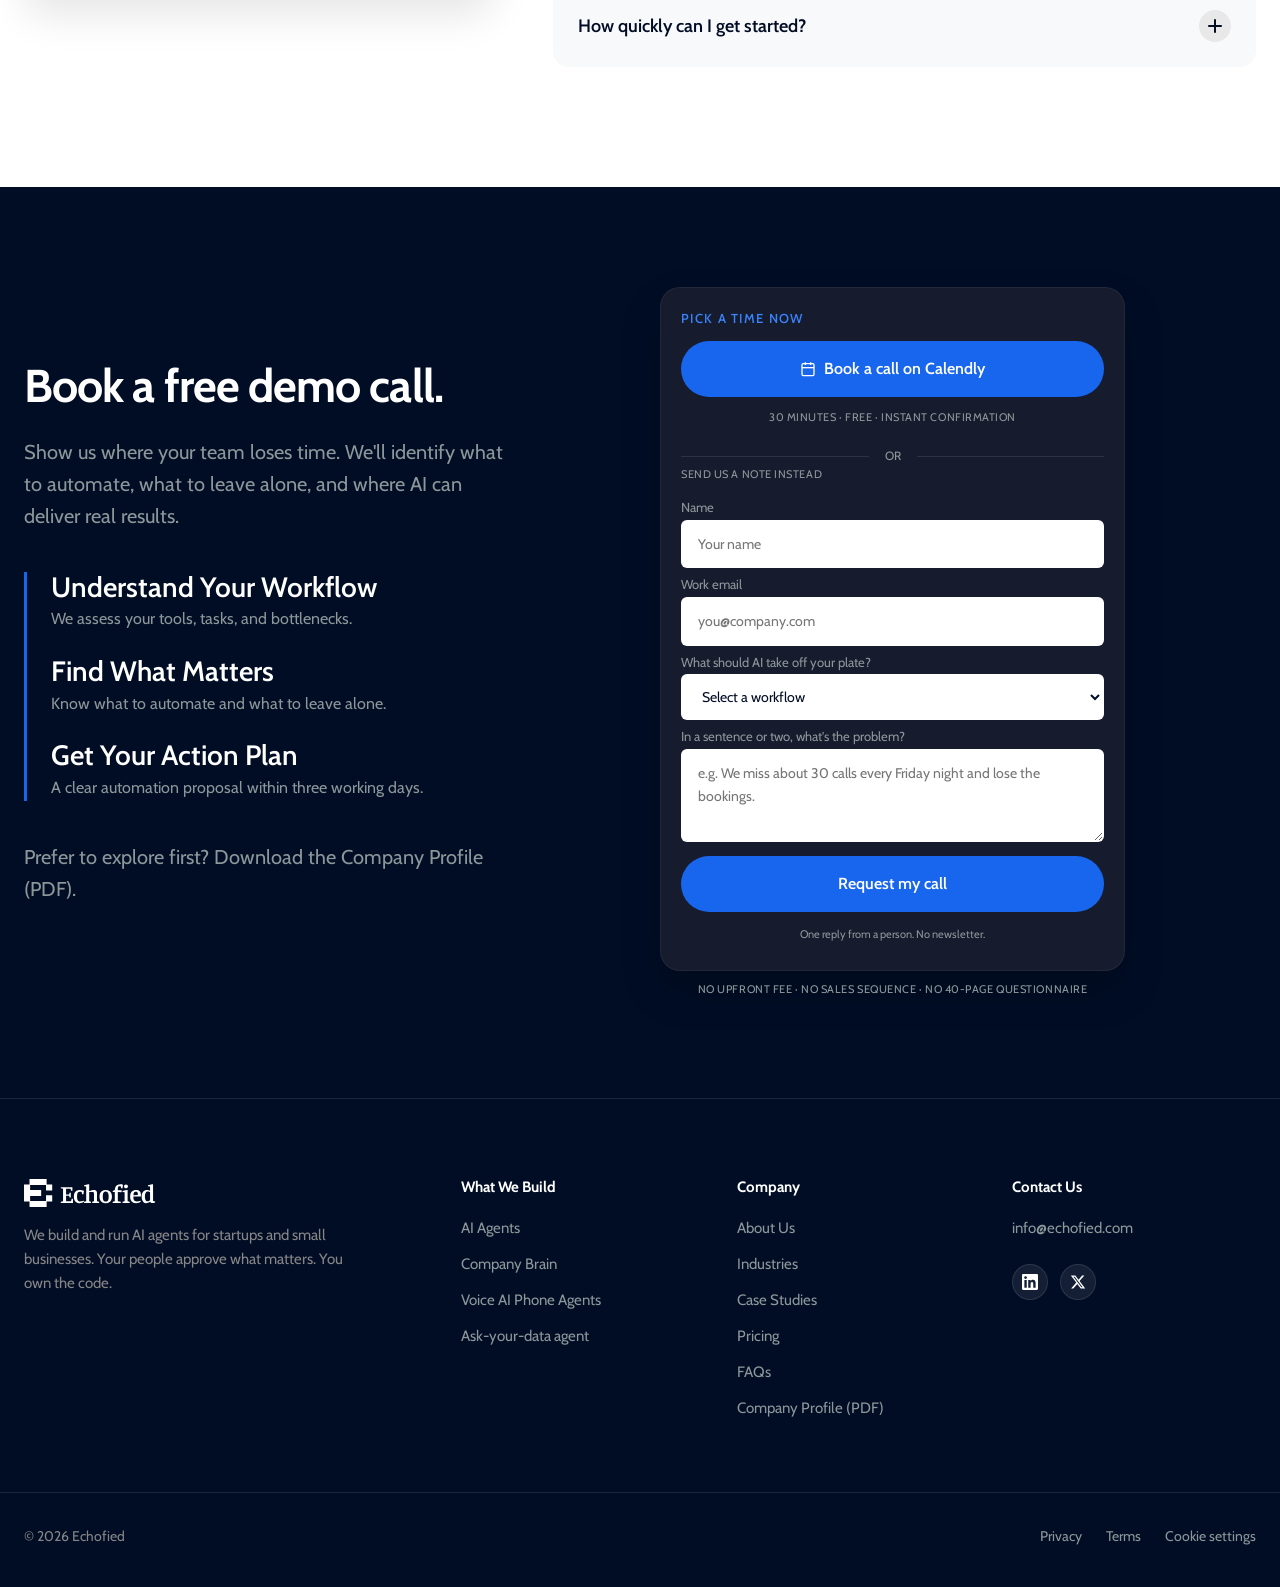
==== commit 21450a65: "New UI - cache resoutions" ====
--- a/index.html
+++ b/index.html
@@ -243,7 +243,7 @@
               
               <button class="source-node active" data-key="salesforce">
                 <div class="node-icon" style="color:#00A1E0">
-                  <img src="/assets/img/brand-1.svg" alt="Salesforce" onerror="this.style.display='none'">
+                  <img src="/assets/img/brand-1.svg" alt="Salesforce"">
                   <span class="fallback-text">SF</span>
                 </div>
                 <div class="node-text"><h4>Salesforce</h4><p>API · OAuth</p></div>
@@ -251,7 +251,7 @@
               
               <button class="source-node" data-key="stripe">
                 <div class="node-icon" style="color:#635BFF">
-                  <img src="/assets/img/brand-2.svg" alt="Stripe" onerror="this.style.display='none'">
+                  <img src="/assets/img/brand-2.svg" alt="Stripe"">
                   <span class="fallback-text">ST</span>
                 </div>
                 <div class="node-text"><h4>Stripe</h4><p>API · Scoped Key</p></div>
@@ -259,7 +259,7 @@
               
               <button class="source-node" data-key="xero">
                 <div class="node-icon" style="color:#13B5EA">
-                  <img src="/assets/img/brand-3.svg" alt="Xero" onerror="this.style.display='none'">
+                  <img src="/assets/img/brand-3.svg" alt="Xero"">
                   <span class="fallback-text">XR</span>
                 </div>
                 <div class="node-text"><h4>Xero</h4><p>API · UK/EU</p></div>
@@ -267,7 +267,7 @@
               
               <button class="source-node" data-key="sap">
                 <div class="node-icon" style="color:#0FAAFF">
-                  <img src="/assets/img/brand-4.svg" alt="SAP" onerror="this.style.display='none'">
+                  <img src="/assets/img/brand-4.svg" alt="SAP"">
                   <span class="fallback-text">SAP</span>
                 </div>
                 <div class="node-text"><h4>SAP ERP</h4><p>ODBC · Legacy</p></div>
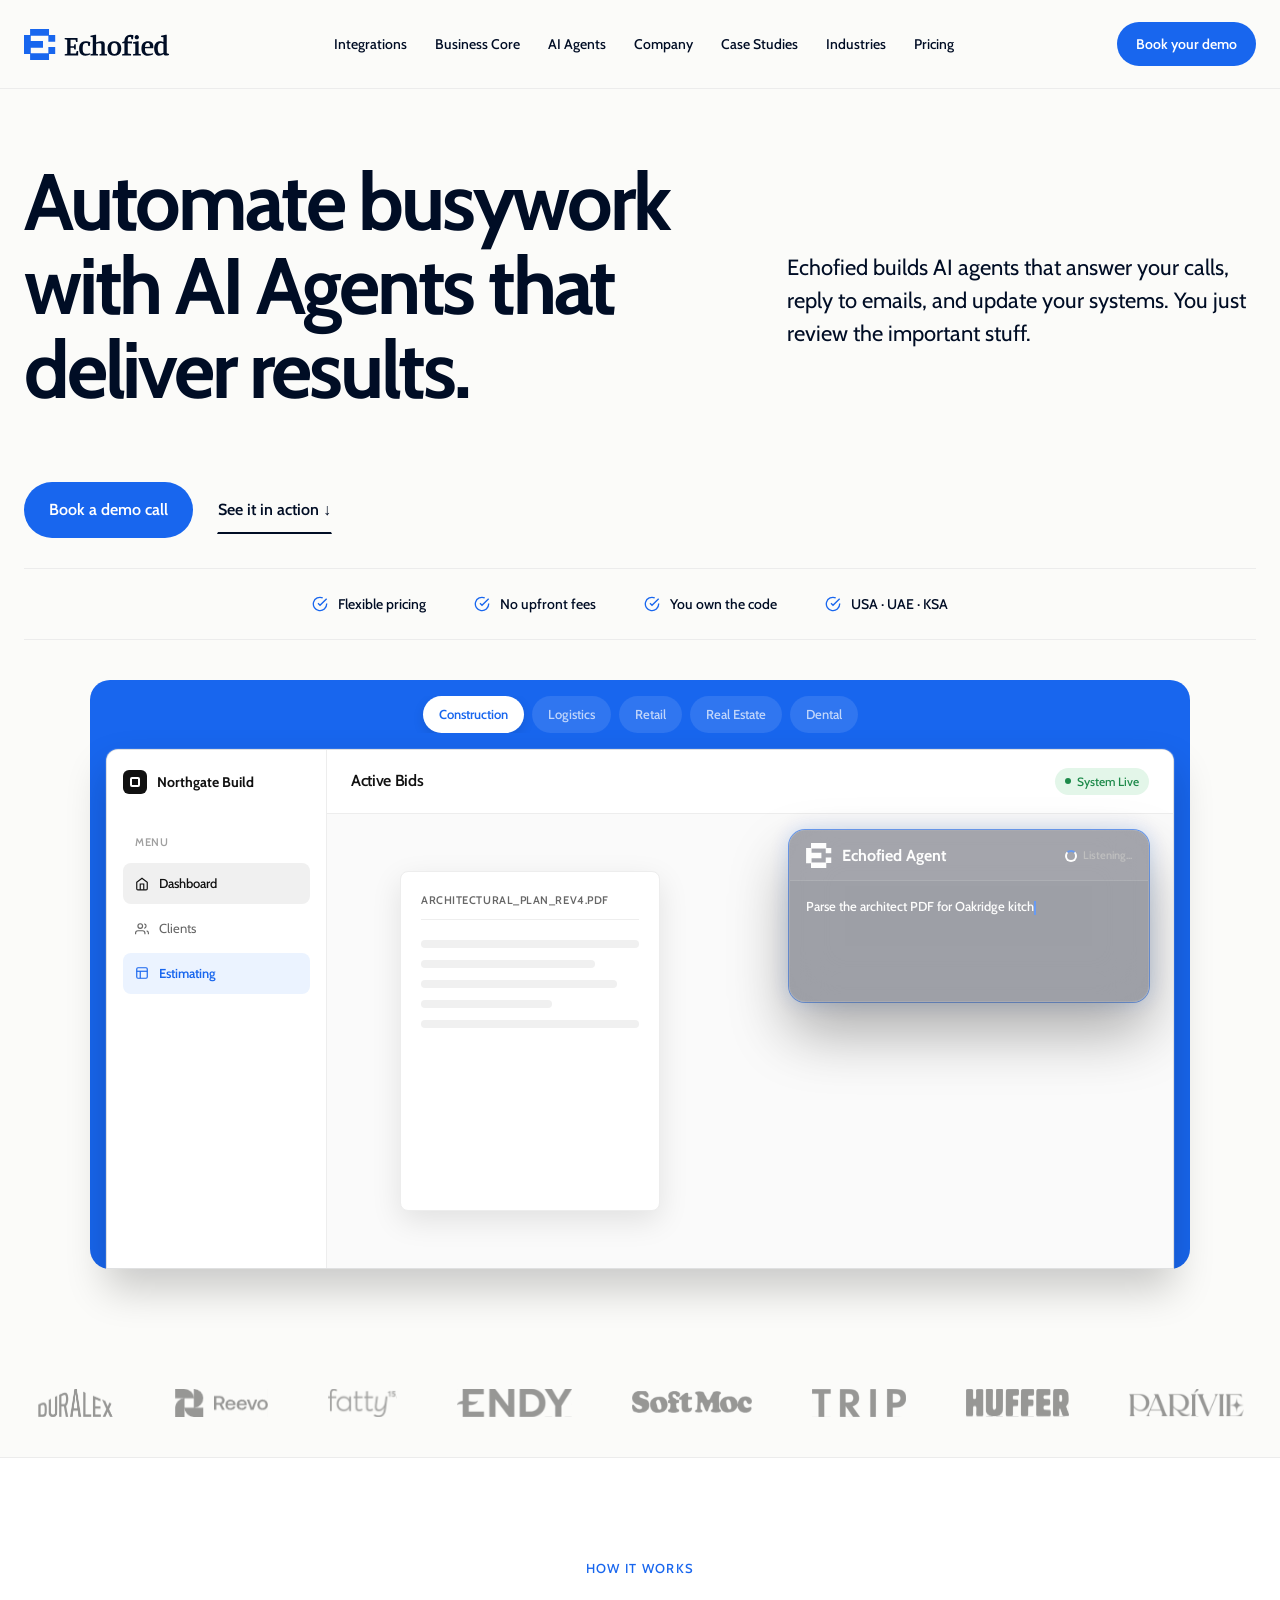
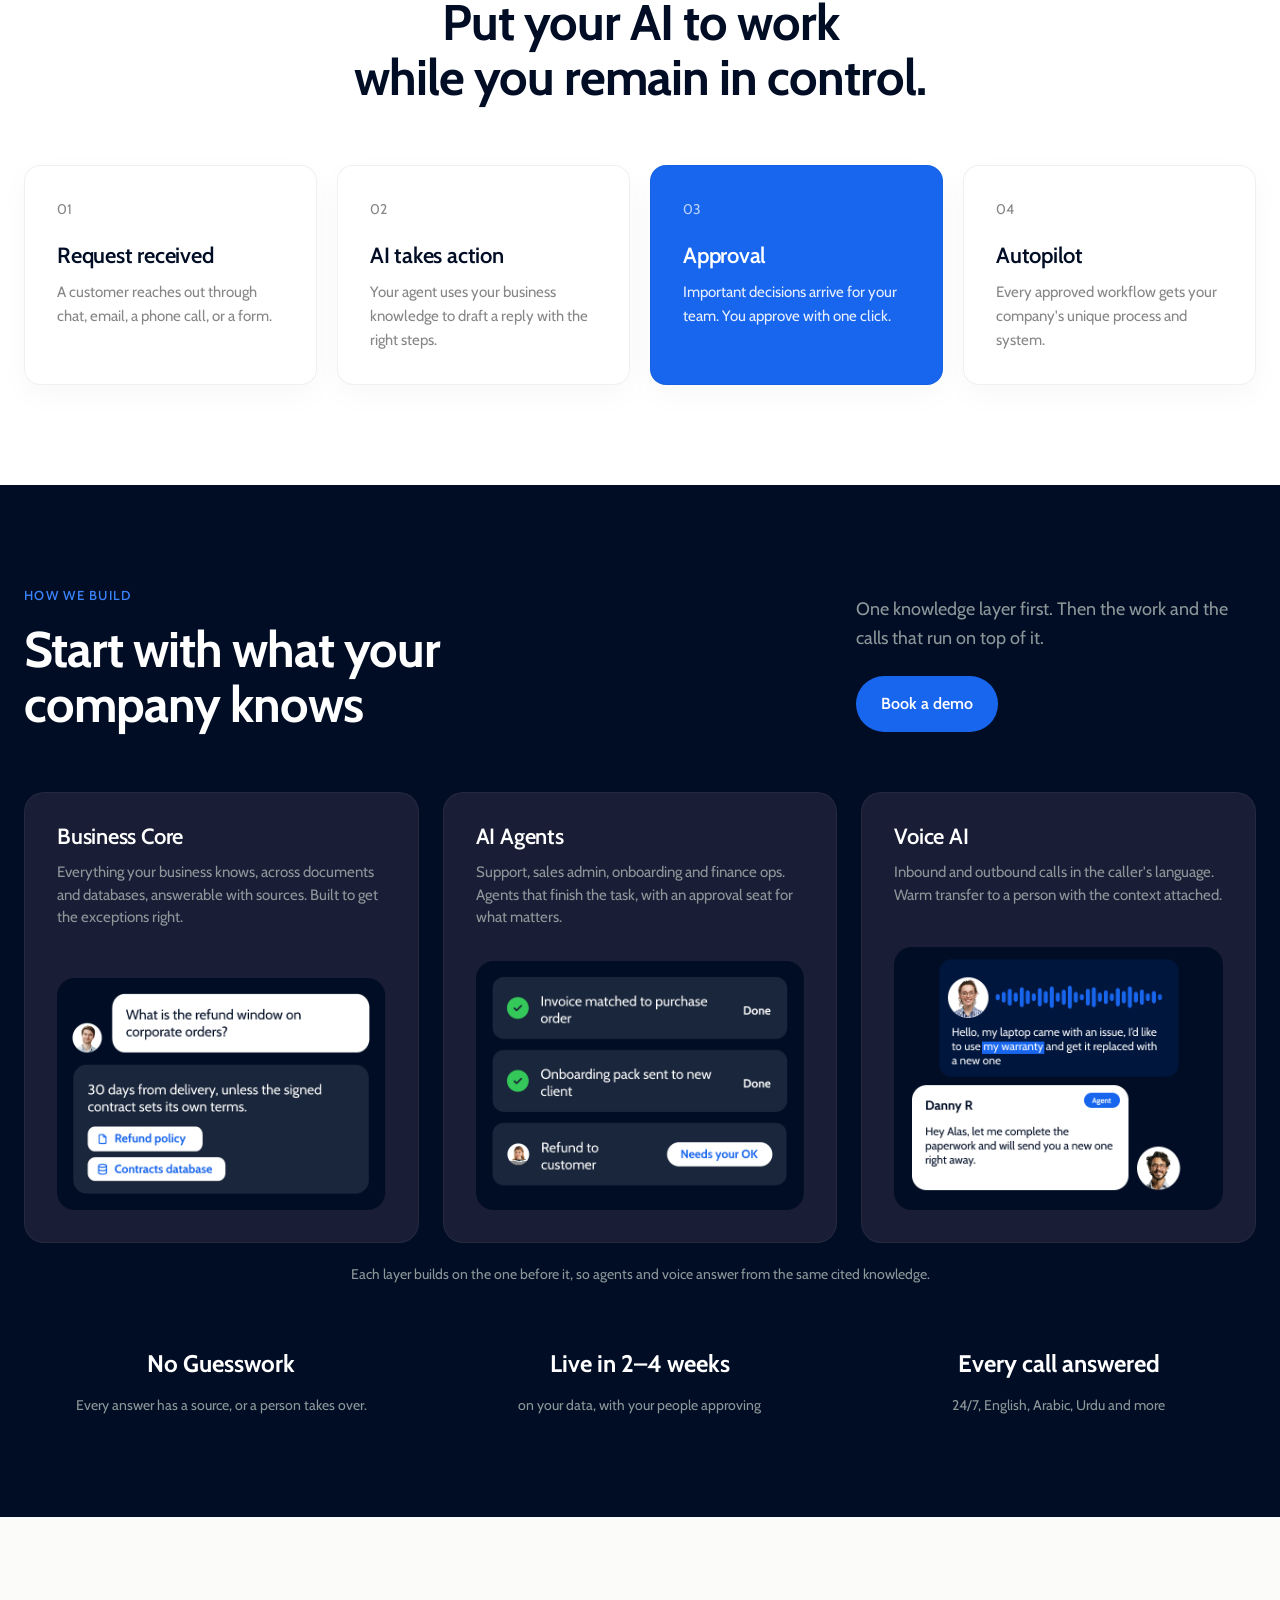
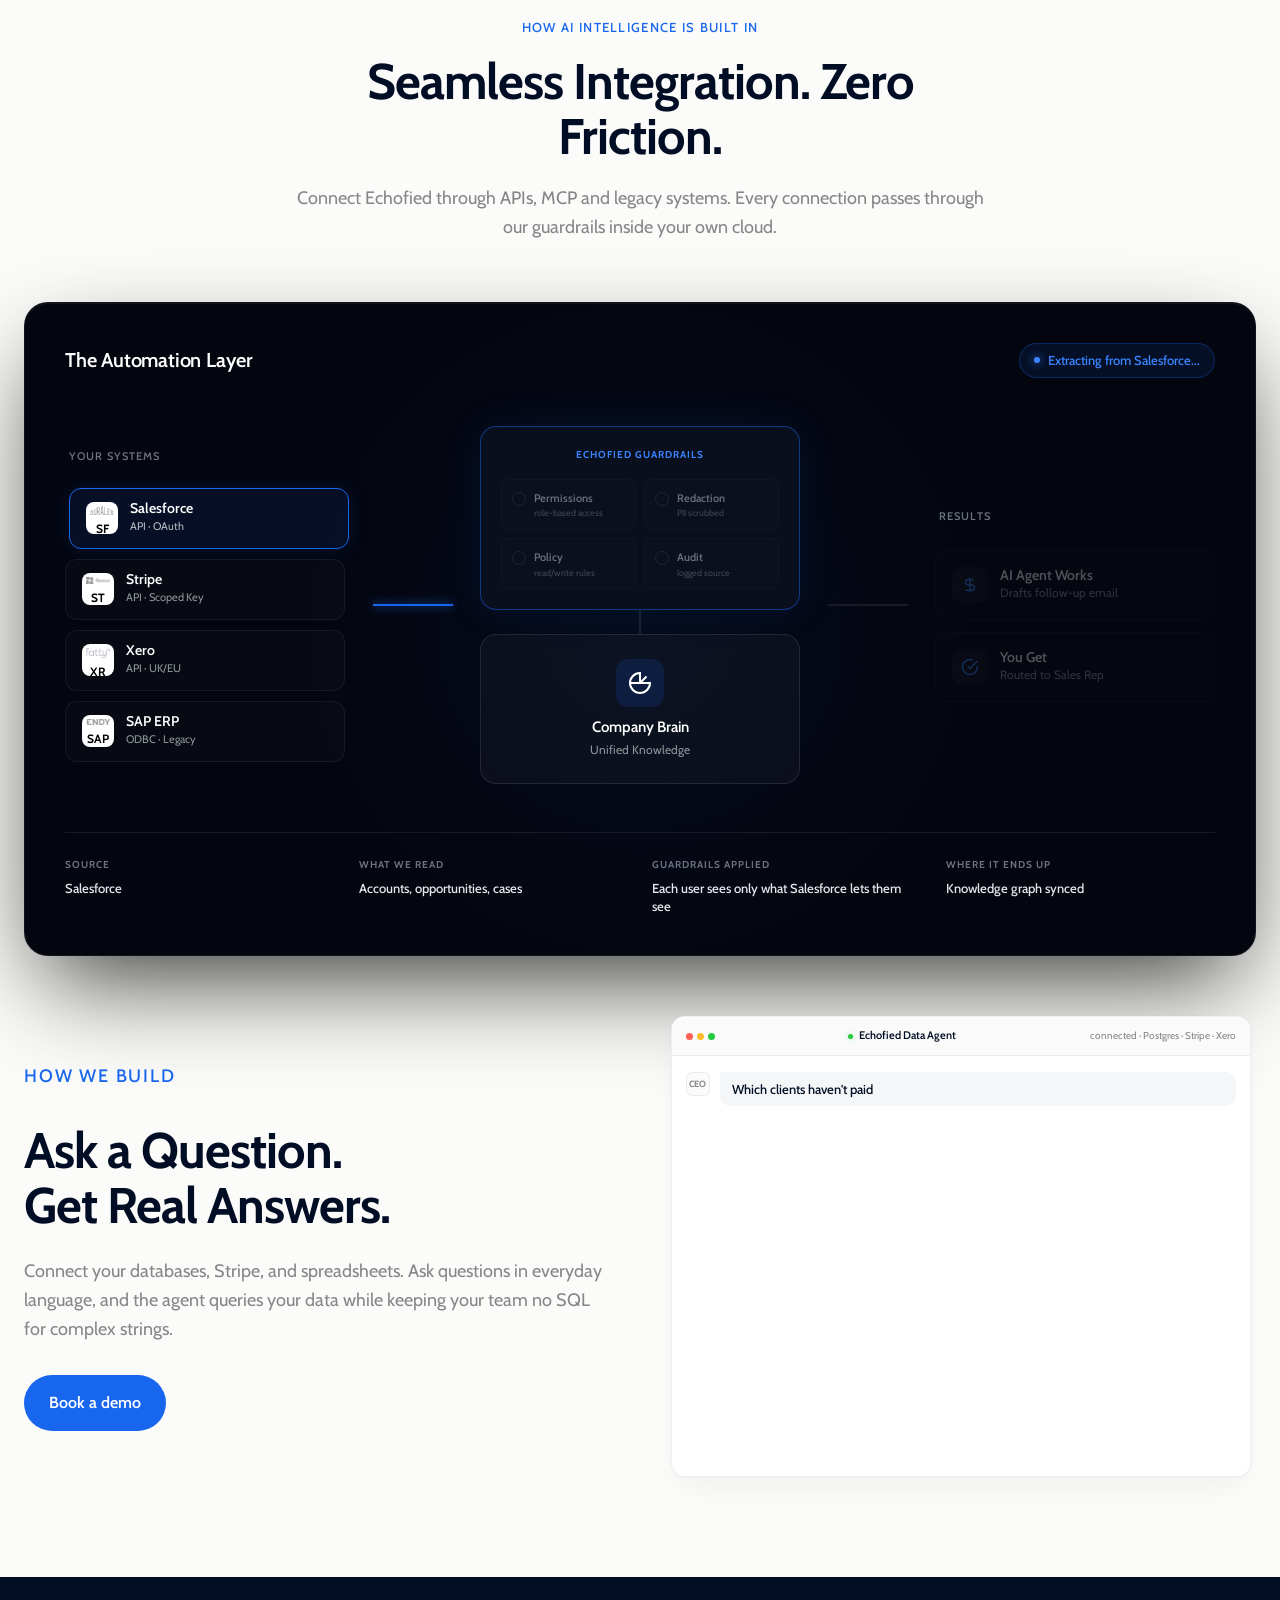
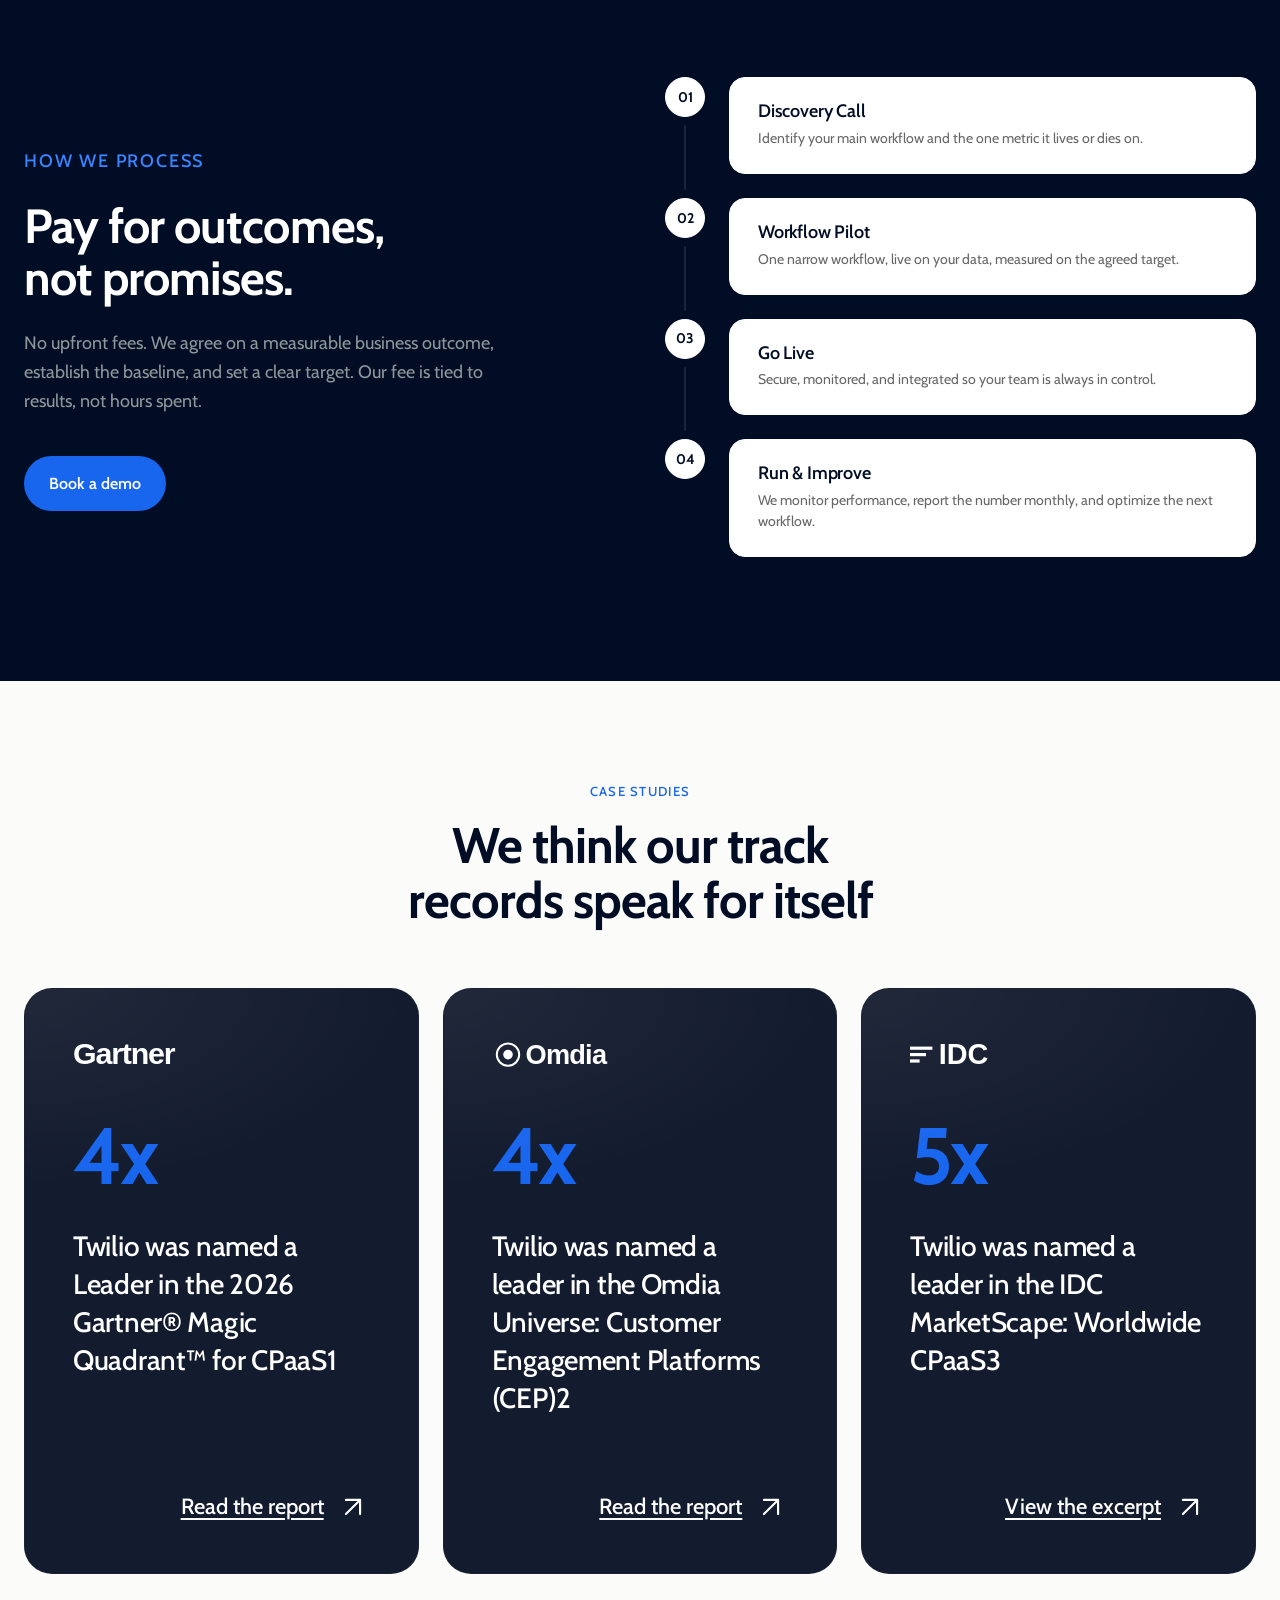
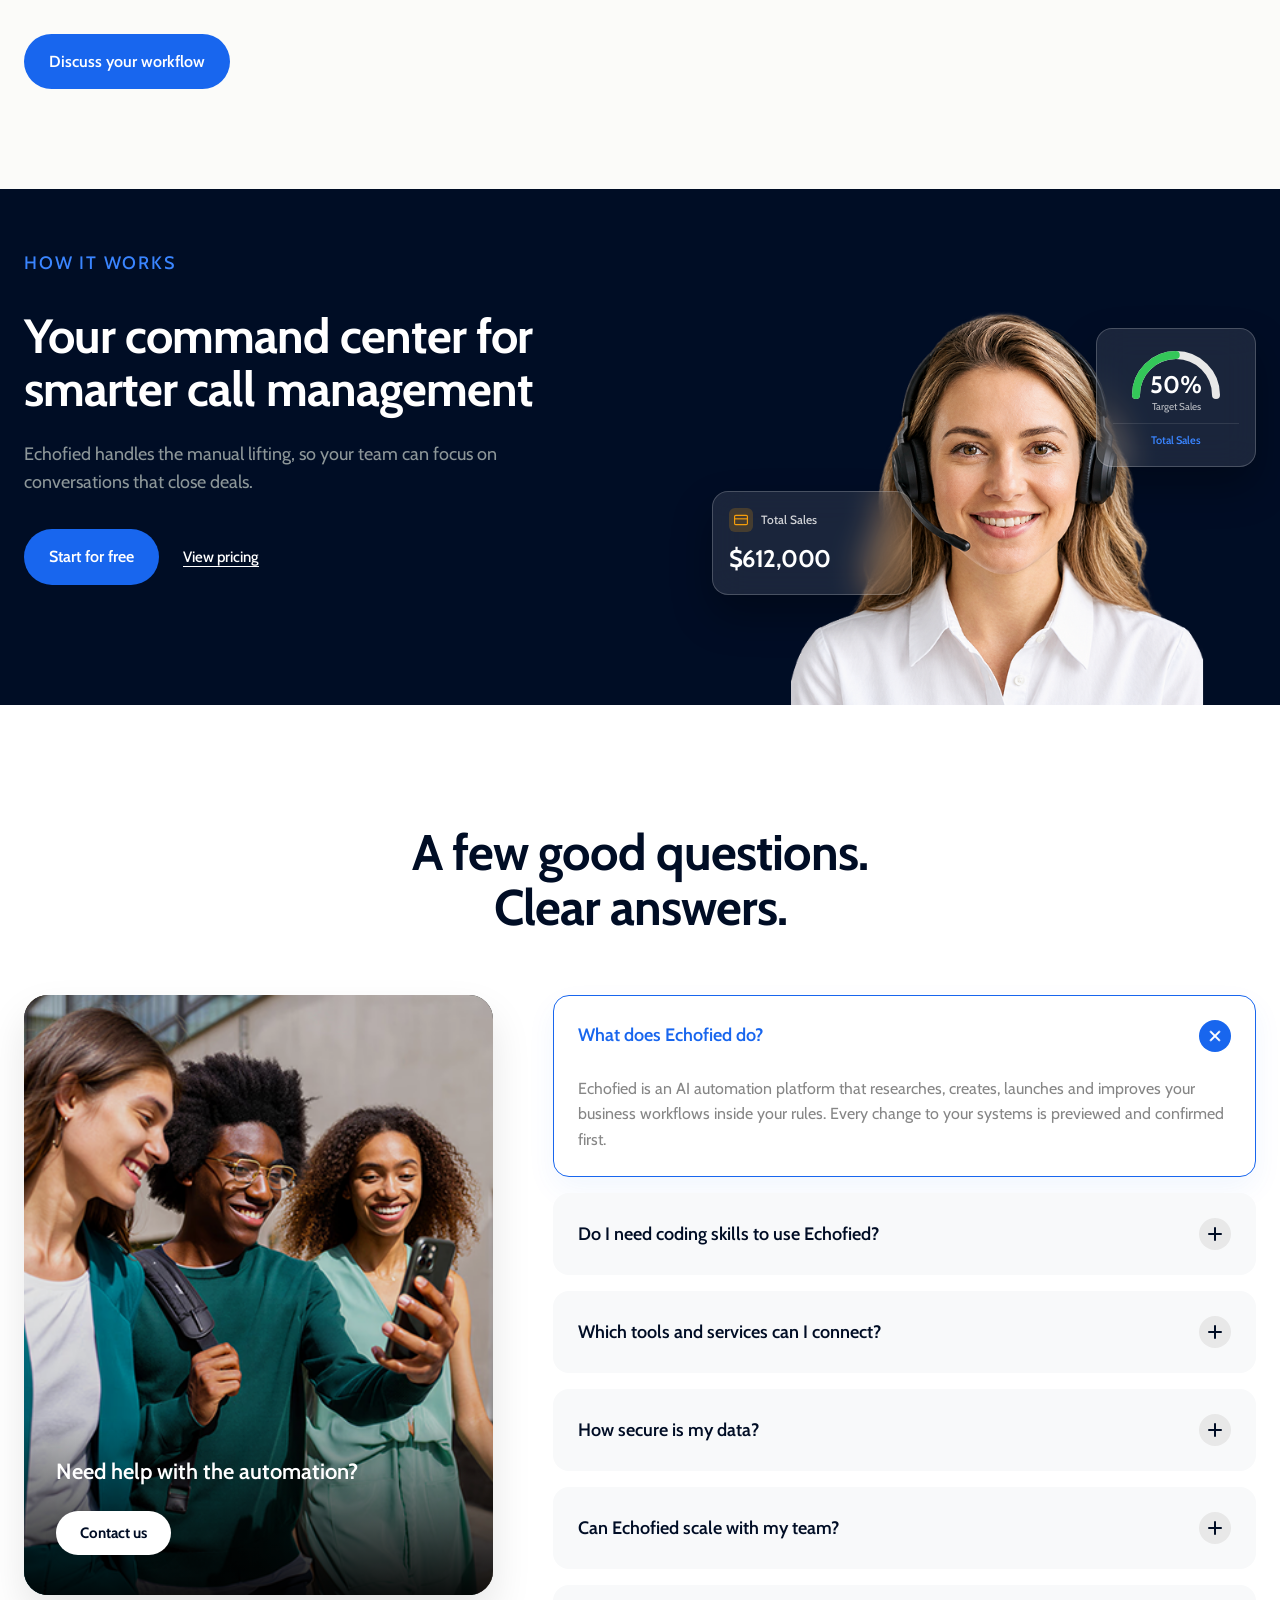
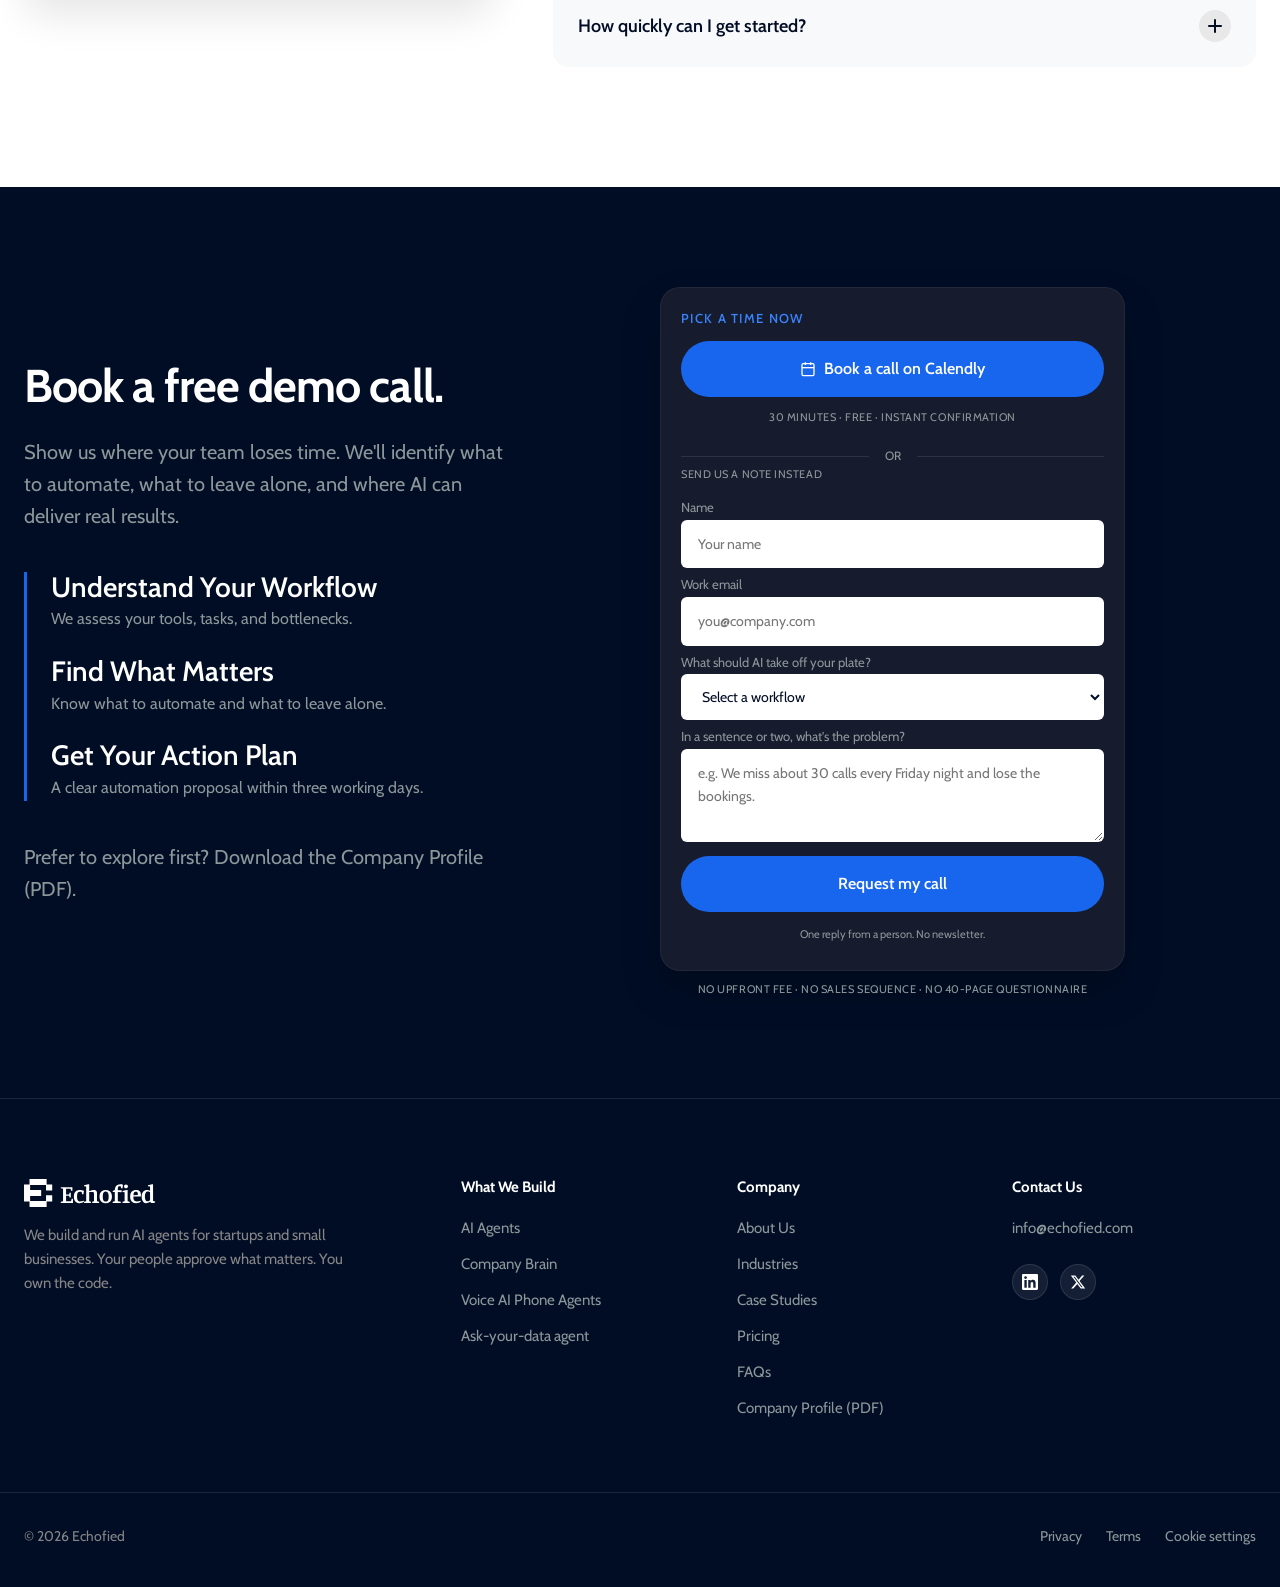
==== commit 9356e16d: "Font and headline update" ====
--- a/index.html
+++ b/index.html
@@ -70,7 +70,7 @@
         <div class="hero-grid">
           <!-- Left: Massive Headline -->
           <div class="hero-content">
-            <h1>Automate the busywork.<br>Scale your business.</h1>
+            <h1>Automate busywork with AI Agents that deliver results.</h1>
           </div>
           <!-- Right: Simple Explanation -->
           <div class="hero-right">
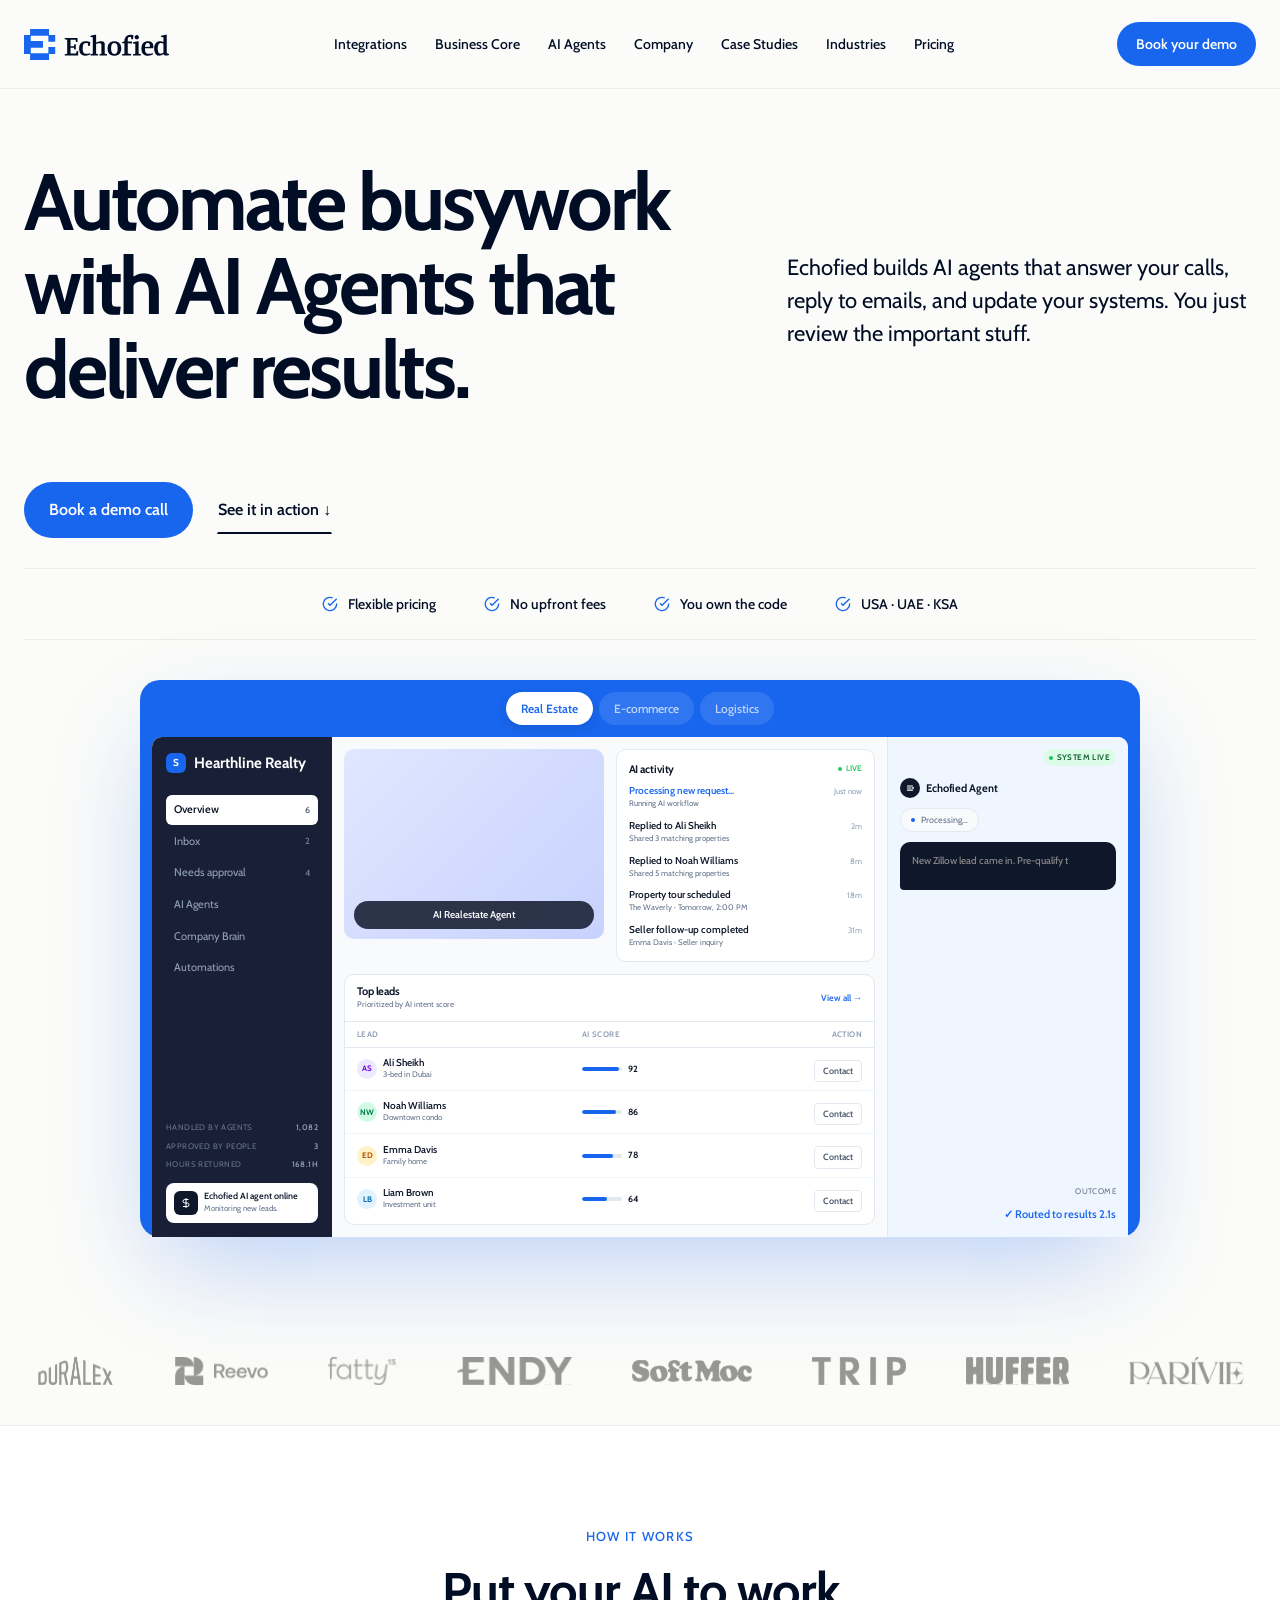
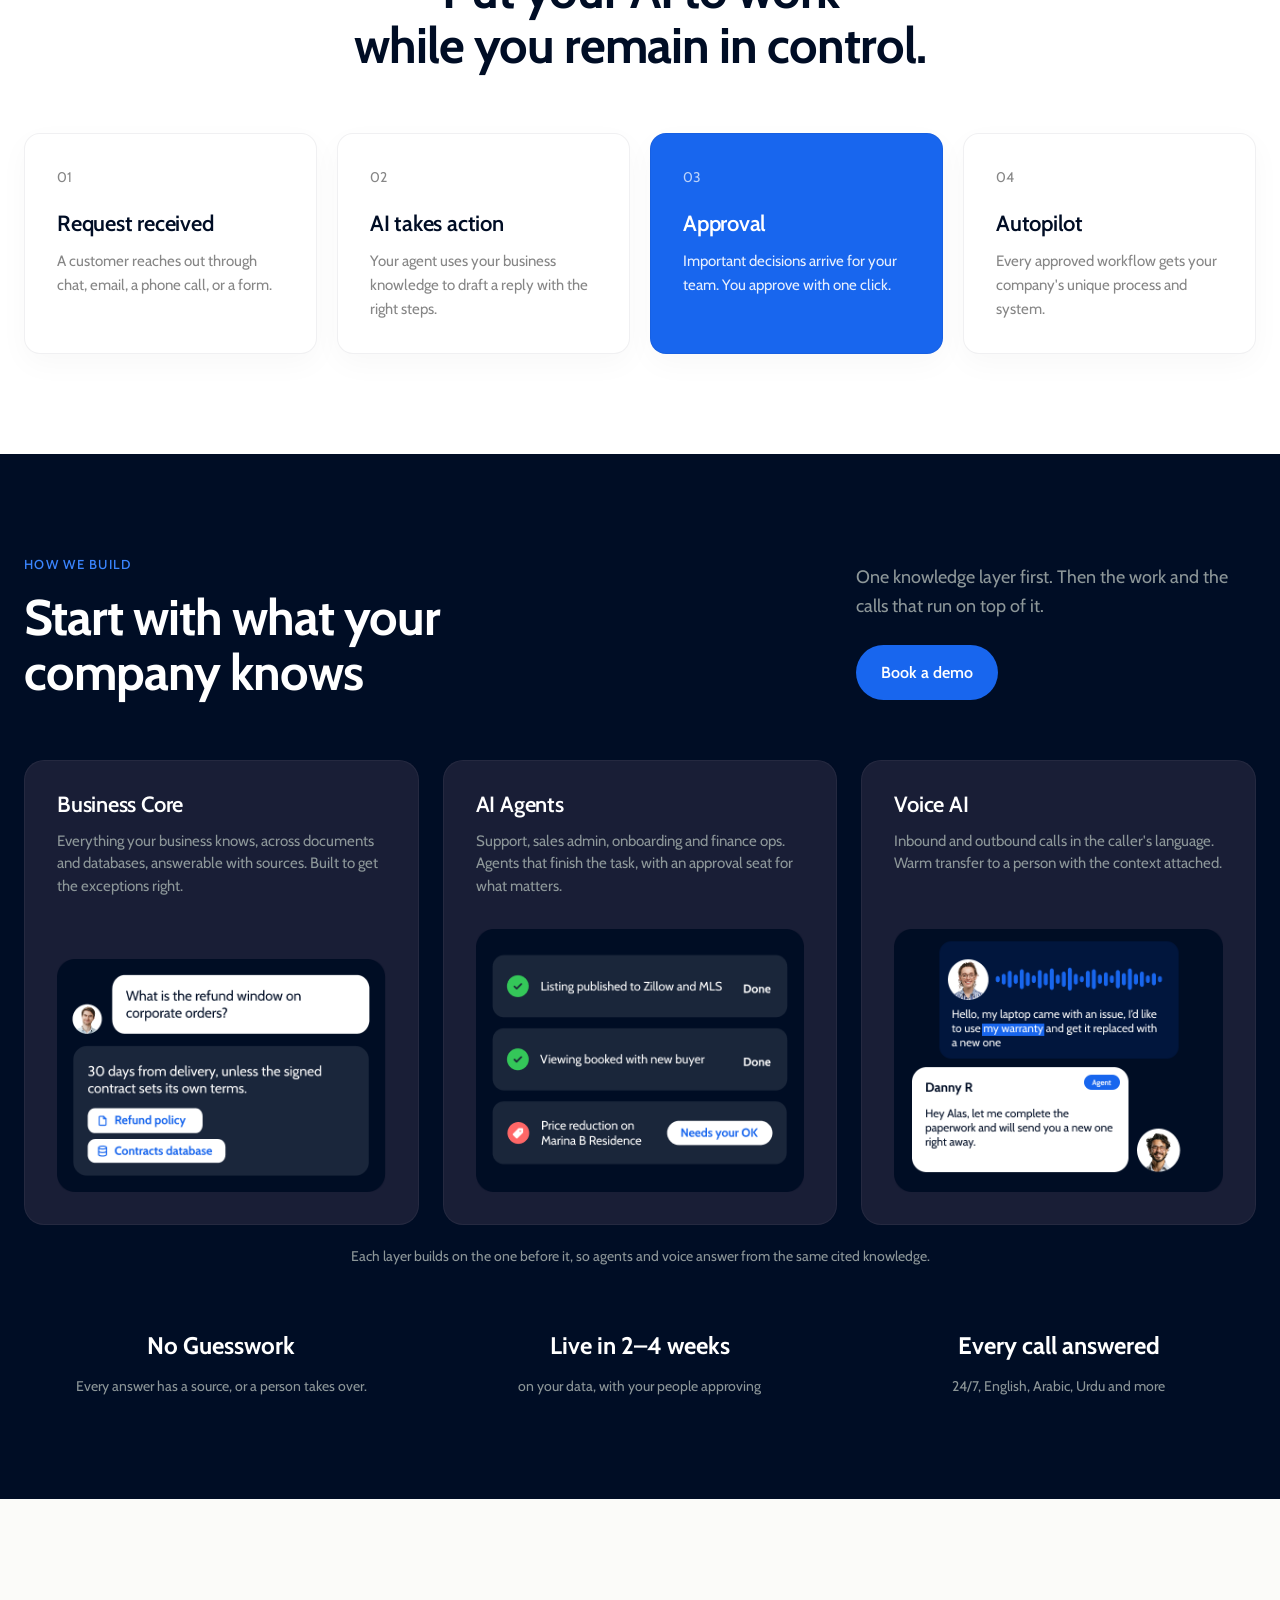
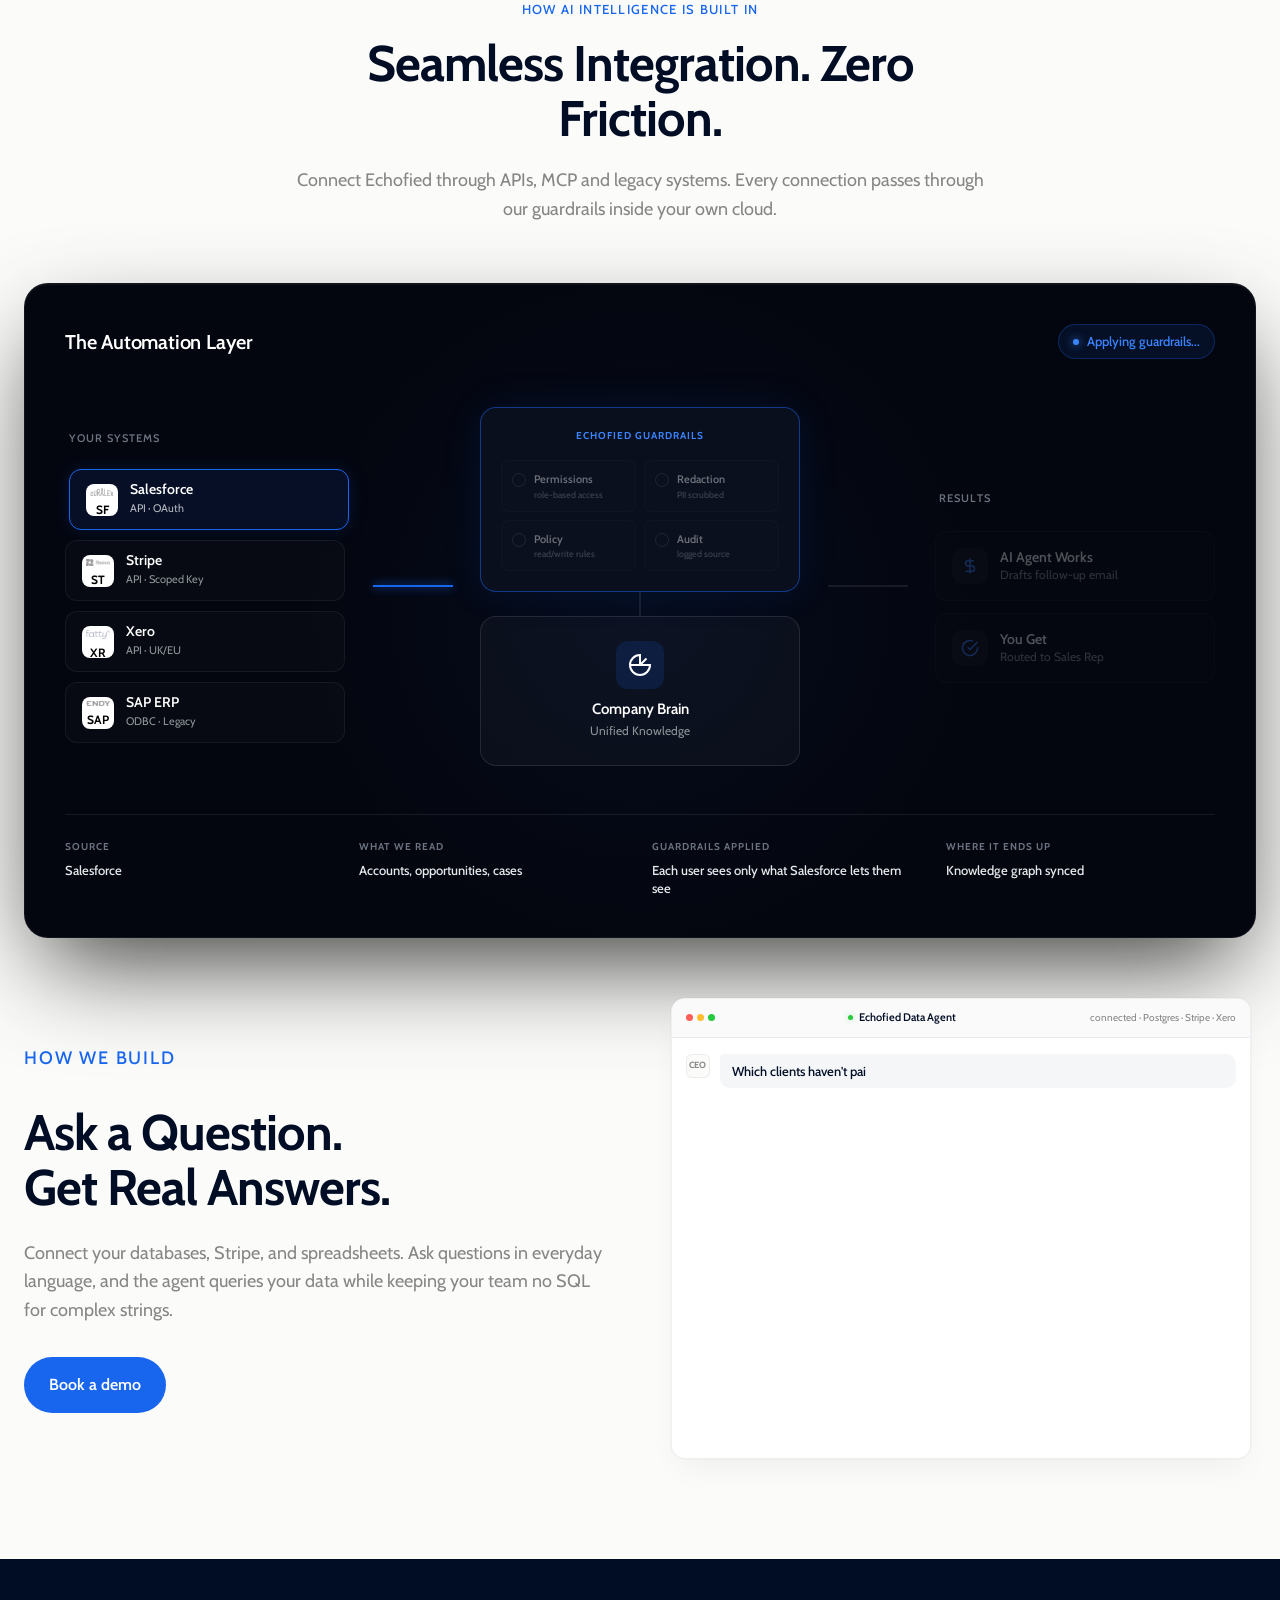
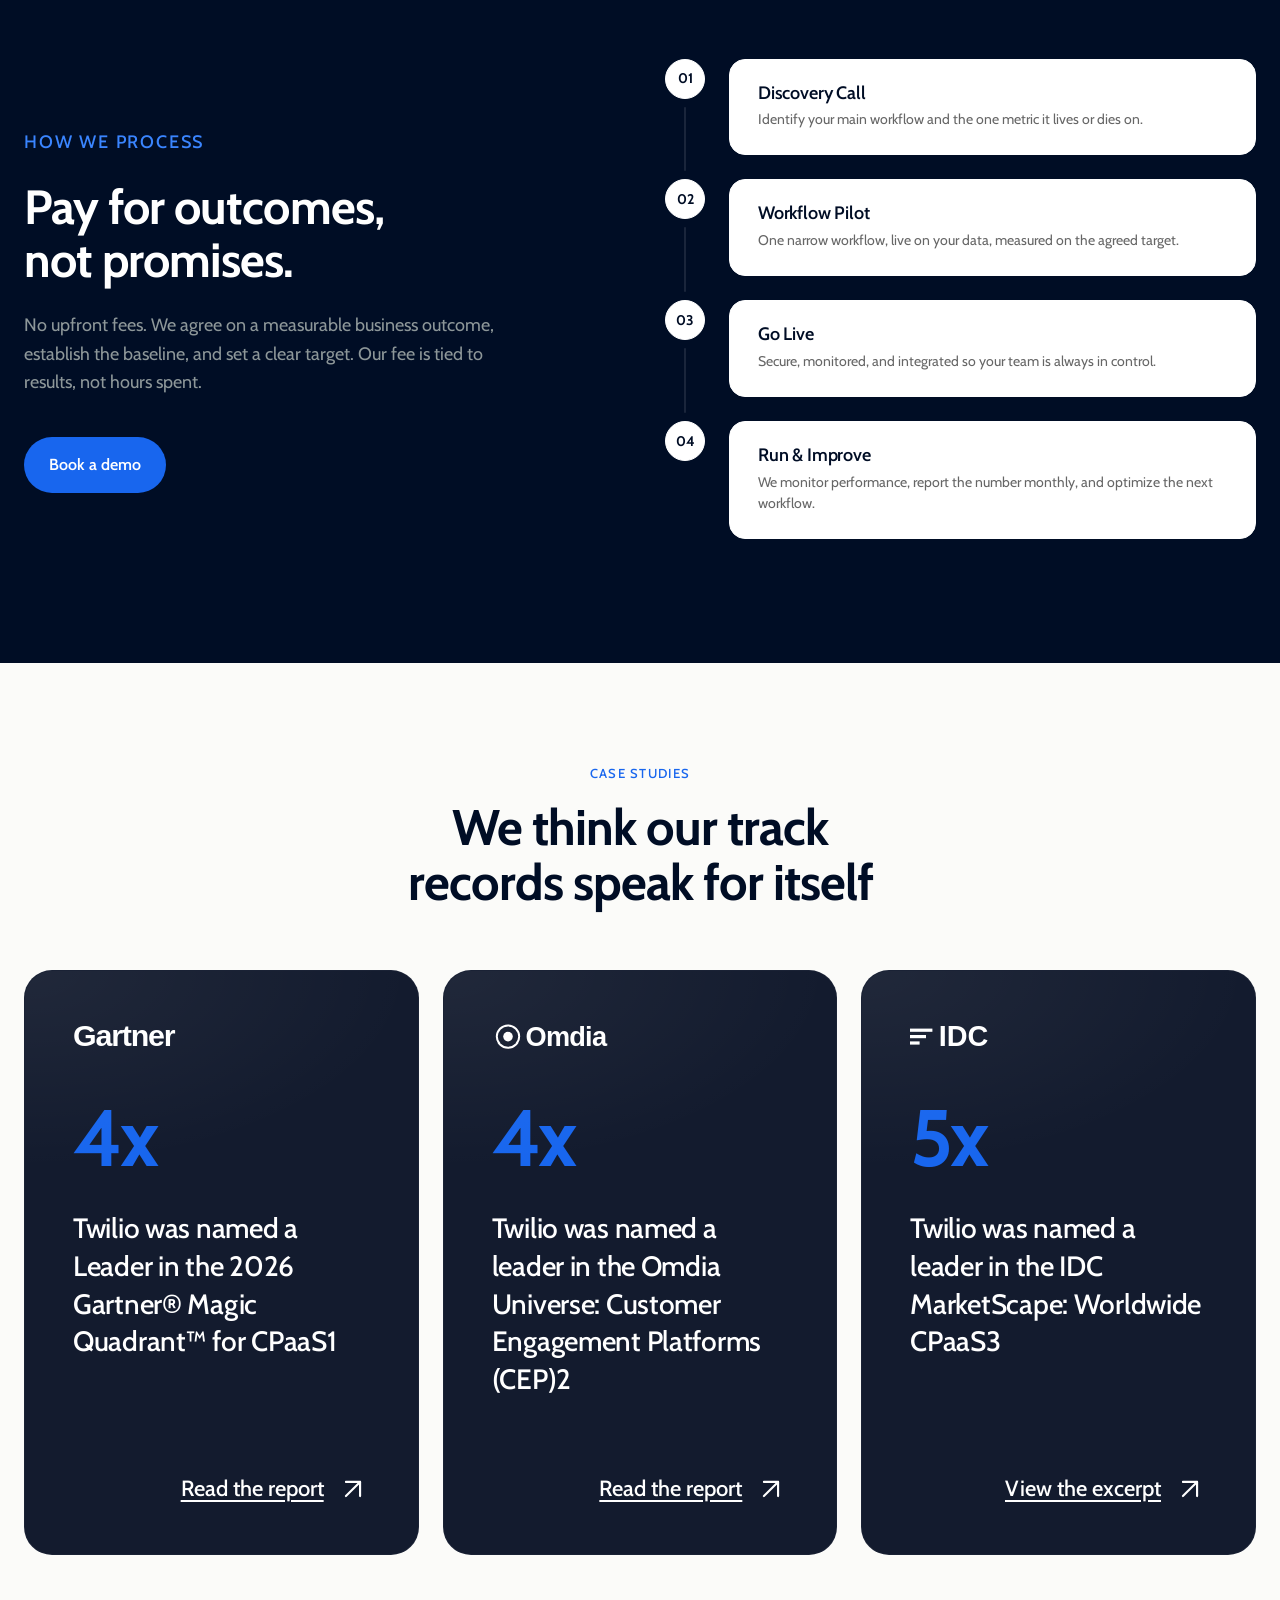
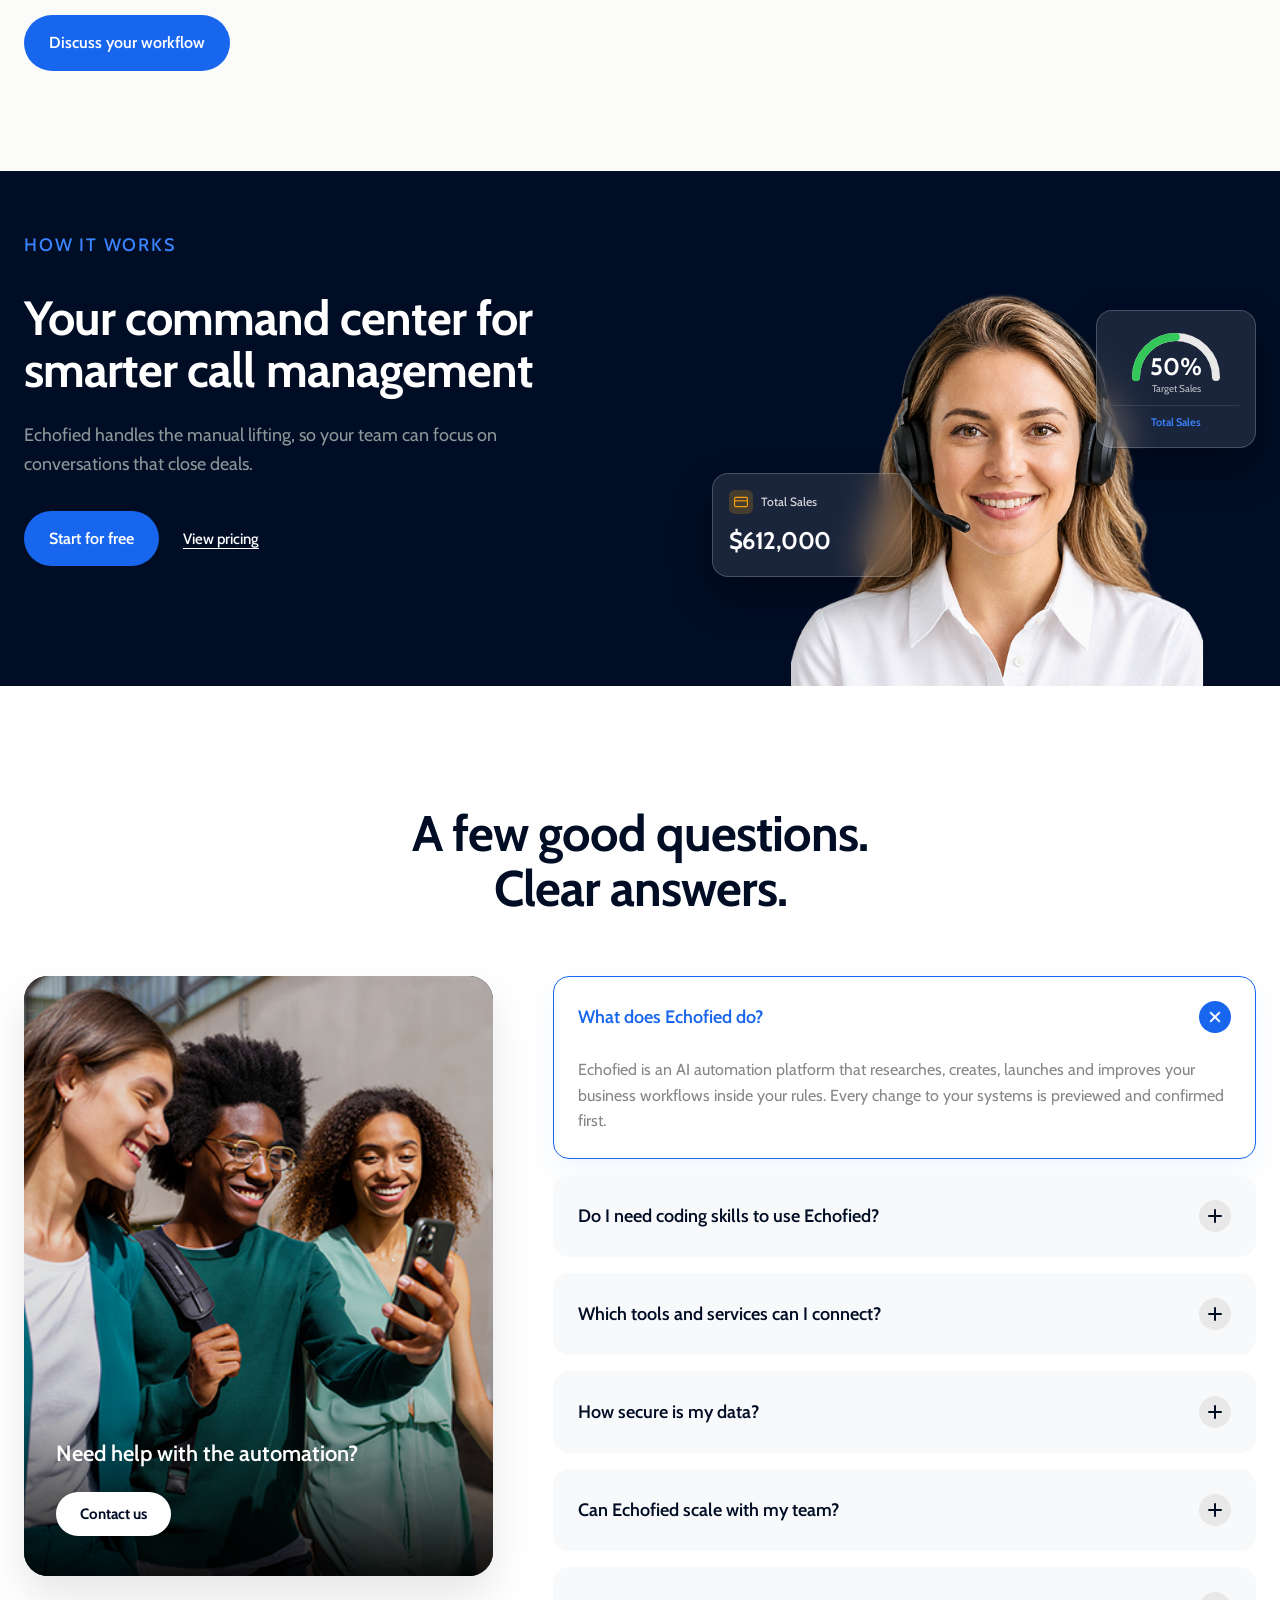
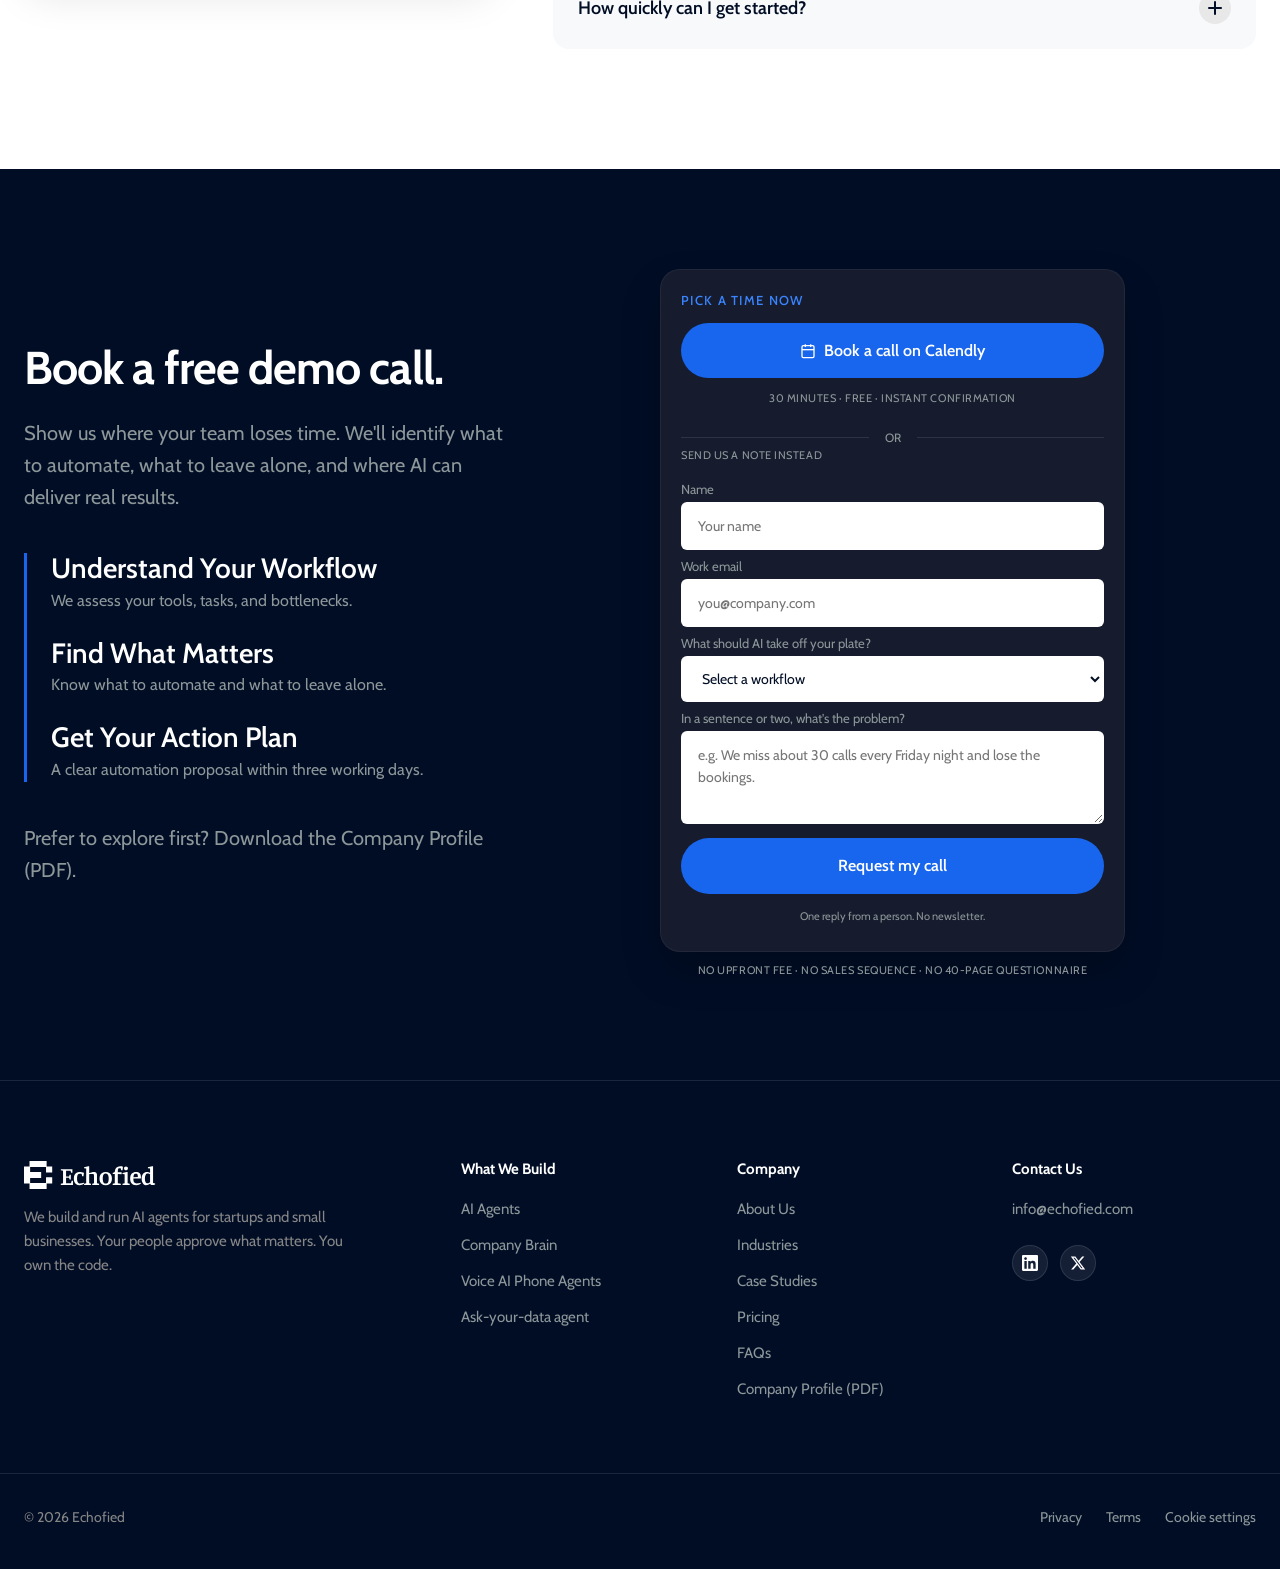
==== commit d70d13c0: "Hero mockup update" ====
--- a/index.html
+++ b/index.html
@@ -934,108 +934,69 @@
   <!-- Main Init -->
   <script src="/assets/js/main.js" defer></script>
 
-    <script>
-    // The HTML string for the mockup
+  <script>
+    // The HTML string for the mockup wrapper
     const mockupHTML = `
       <div class="hero-mockup-wrapper reveal" id="demo" style="scroll-margin-top: 100px;">
+        
         <div class="mockup-tabs" role="tablist">
-          <button class="mockup-tab active" data-industry="construction">Construction</button>
+          <button class="mockup-tab active" data-industry="realestate">Real Estate</button>
+          <button class="mockup-tab" data-industry="ecommerce">E-commerce</button>
           <button class="mockup-tab" data-industry="logistics">Logistics</button>
-          <button class="mockup-tab" data-industry="retail">Retail</button>
-          <button class="mockup-tab" data-industry="realestate">Real Estate</button>
-          <button class="mockup-tab" data-industry="dental">Dental</button>
         </div>
 
         <div class="mockup-window" id="agentMockup">
-          <aside class="mock-sidebar">
-            <div class="mock-logo">
-              <div class="logo-icon"></div>
-              <span id="mockCompanyName">Client System</span>
-            </div>
-            <div class="mock-nav-section">MENU</div>
-            <nav class="mock-nav">
-              <a href="#" class="active"><svg width="14" height="14" viewBox="0 0 24 24" fill="none" stroke="currentColor" stroke-width="2"><path d="M3 9l9-7 9 7v11a2 2 0 0 1-2 2H5a2 2 0 0 1-2-2z"></path><polyline points="9 22 9 12 15 12 15 22"></polyline></svg> Dashboard</a>
-              <a href="#"><svg width="14" height="14" viewBox="0 0 24 24" fill="none" stroke="currentColor" stroke-width="2"><path d="M17 21v-2a4 4 0 0 0-4-4H5a4 4 0 0 0-4 4v2"></path><circle cx="9" cy="7" r="4"></circle><path d="M23 21v-2a4 4 0 0 0-3-3.87"></path><path d="M16 3.13a4 4 0 0 1 0 7.75"></path></svg> Clients</a>
-              <a href="#" id="mockNavTable" class="active-nav">
-                <svg width="14" height="14" viewBox="0 0 24 24" fill="none" stroke="currentColor" stroke-width="2"><rect x="3" y="3" width="18" height="18" rx="2" ry="2"></rect><line x1="3" y1="9" x2="21" y2="9"></line><line x1="9" y1="21" x2="9" y2="9"></line></svg> 
-                <span id="mockTableName">Jobs</span>
-              </a>
-            </nav>
-          </aside>
-
-          <main class="mock-main">
-            <header class="mock-header">
-              <div class="mock-header-title">
-                <h2 id="mockPageTitle">System Overview</h2>
-              </div>
-              <div class="mock-header-actions">
-                <span class="mock-badge">System Live</span>
-              </div>
-            </header>
-
-            <div class="echofied-agent-overlay" id="mockAIPanel">
-              <div class="agent-header">
-                <div class="agent-brand">
-                  <svg width="26" height="25" viewBox="0 0 32 31" fill="none"><path d="M6.10606 31V24.961H0V6.10606H6.10606V0H25.0281V6.10606H31.2013V12.7489H24.3571V6.70996H6.77706V12.0779H18.9892V18.855H6.77706V24.29H24.3571V18.1169H31.2013V24.8939H25.0281V31H6.10606Z" fill="#FFFFFF"/></svg>
-                  Echofied Agent
-                </div>
-                <div class="agent-status" id="aiStatus">
-                  <span class="spinner"></span> Listening...
-                </div>
-              </div>
-              
-              <div class="agent-body">
-                <div class="ai-request" id="aiRequest"></div>
-                <div class="ai-reasoning" id="aiReasoning"></div>
-              </div>
-            </div>
-
-            <!-- THIS IS THE NEW DYNAMIC STAGE -->
-            <div id="workflow-stage"></div>
-            
-          </main>
-        </div>
+          <div id="workflow-stage" style="display:contents;"></div>
+        </div>
+        
       </div>
     `;
 
     // Inject the HTML
     document.getElementById('hero-mockup-container').innerHTML = mockupHTML;
     
-    // Initialize the Engine
-    if (window.ECHO_HERO_DATA) {
-      const tabs = document.querySelectorAll('.mockup-tab');
-      let currentScenario = 'construction';
-
-      const uiSelectors = {
-        company: '#mockCompanyName',
-        nav: '#mockNavTable',
-        title: '#mockPageTitle',
-        status: '#aiStatus',
-        request: '#aiRequest',
-        reasoning: '#aiReasoning',
-        panel: '#mockAIPanel',
-        tbody: '#mockTableBody'
-      };
-
-      function playScenario(key) {
-        const data = window.ECHO_HERO_DATA[key];
-        if (!data) return;
-        window.EchoEngine.run(data, uiSelectors);
+    // Initialize the Engine once DOM is ready
+    document.addEventListener("DOMContentLoaded", () => {
+      if (window.ECHO_HERO_DATA) {
+        const tabs = document.querySelectorAll('.mockup-tab');
+        let currentScenario = 'realestate';
+        let loopTimer;
+
+        function playScenario(key, isLoop = false) {
+          if (!isLoop) currentScenario = key;
+          clearTimeout(loopTimer);
+          
+          // Update tab active states
+          tabs.forEach(t => {
+            if (t.getAttribute('data-industry') === currentScenario) {
+              t.classList.add('active');
+            } else {
+              t.classList.remove('active');
+            }
+          });
+          
+          const data = window.ECHO_HERO_DATA[currentScenario];
+          if (!data) return;
+          
+          window.EchoEngine.run(data, {}, () => {
+            // Loop after 3 seconds
+            loopTimer = setTimeout(() => {
+              playScenario(currentScenario, true);
+            }, 3000);
+          });
+        }
+
+        tabs.forEach(tab => {
+          tab.addEventListener('click', function() {
+            // Pass false to force new run and abort old one
+            playScenario(this.getAttribute('data-industry'), false);
+          });
+        });
+
+        // Auto-run first animation immediately
+        setTimeout(() => playScenario('realestate', false), 500);
       }
-
-      tabs.forEach(tab => {
-        tab.addEventListener('click', function() {
-          tabs.forEach(t => t.classList.remove('active'));
-          this.classList.add('active');
-          currentScenario = this.getAttribute('data-industry');
-          playScenario(currentScenario);
-        });
-      });
-
-      // Auto-run first animation
-      setTimeout(() => playScenario('construction'), 1000);
-    }
+    });
   </script>
-
 </body>
 </html>
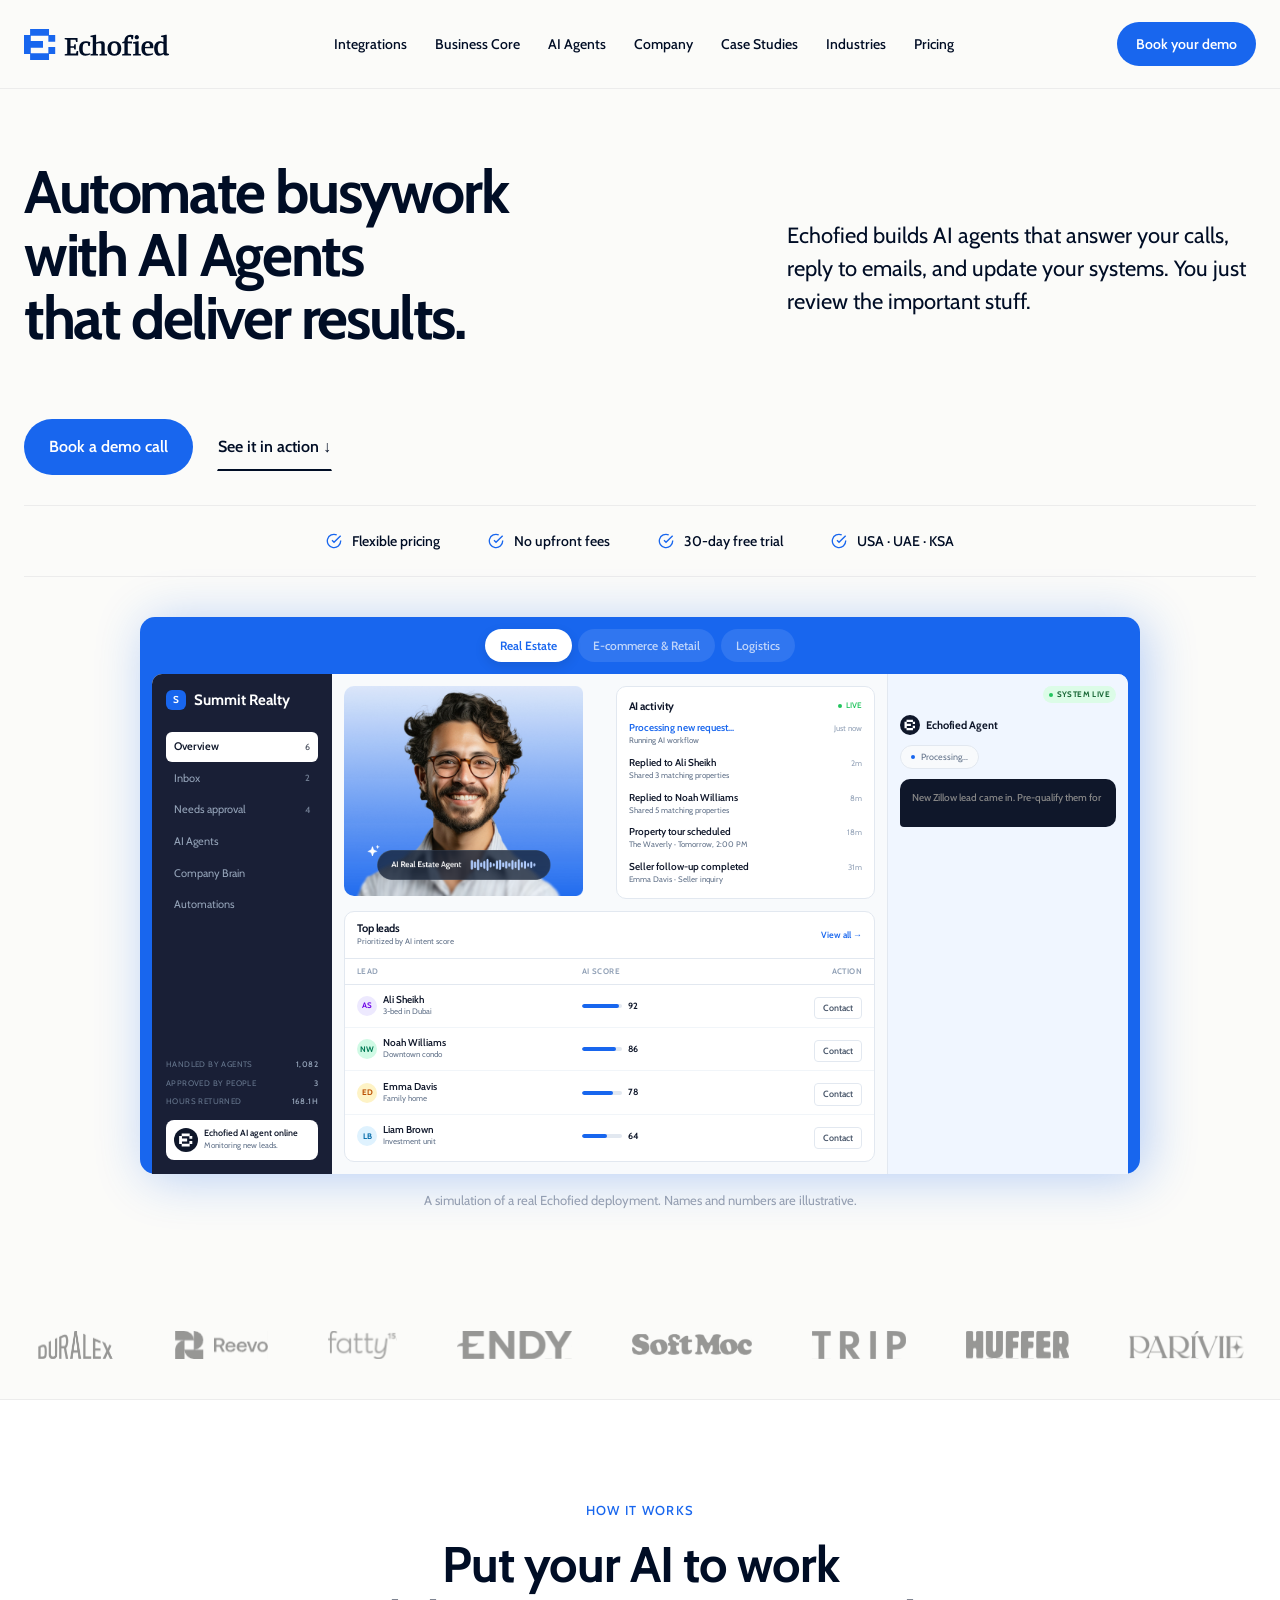
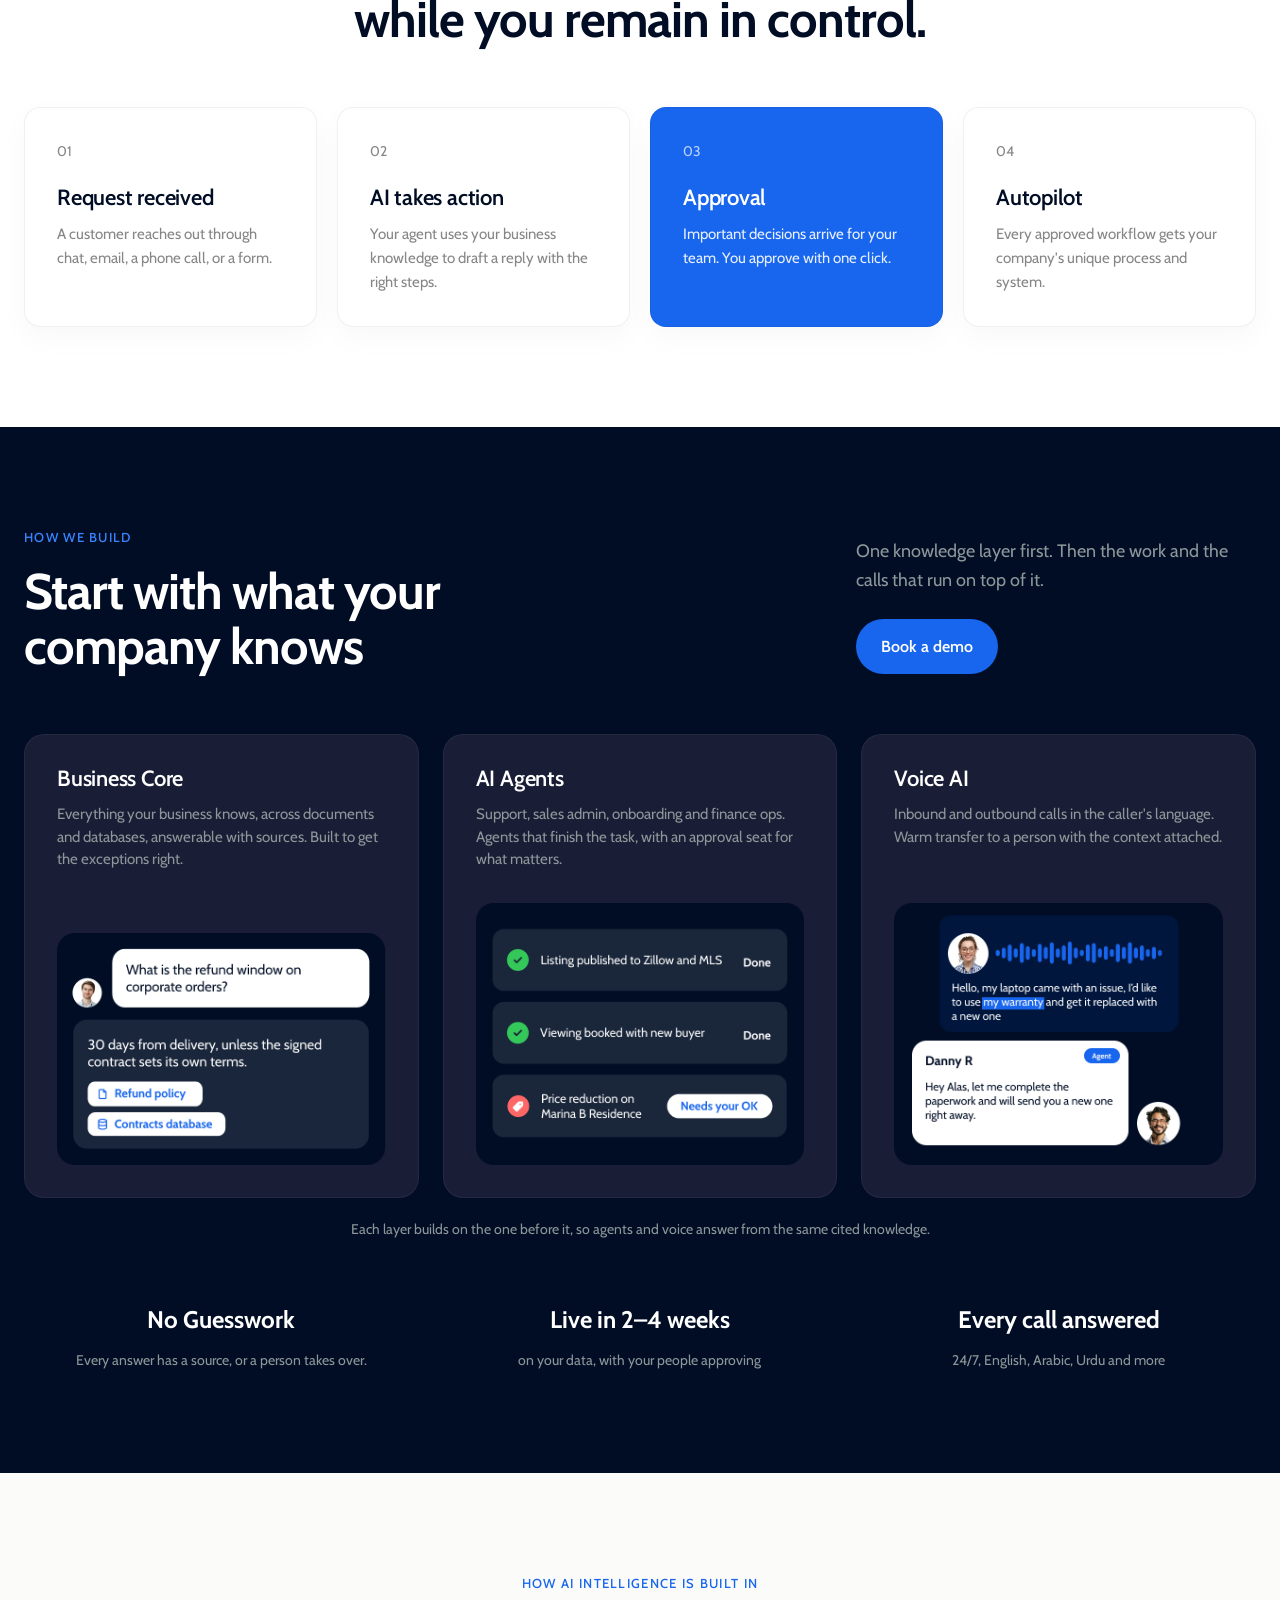
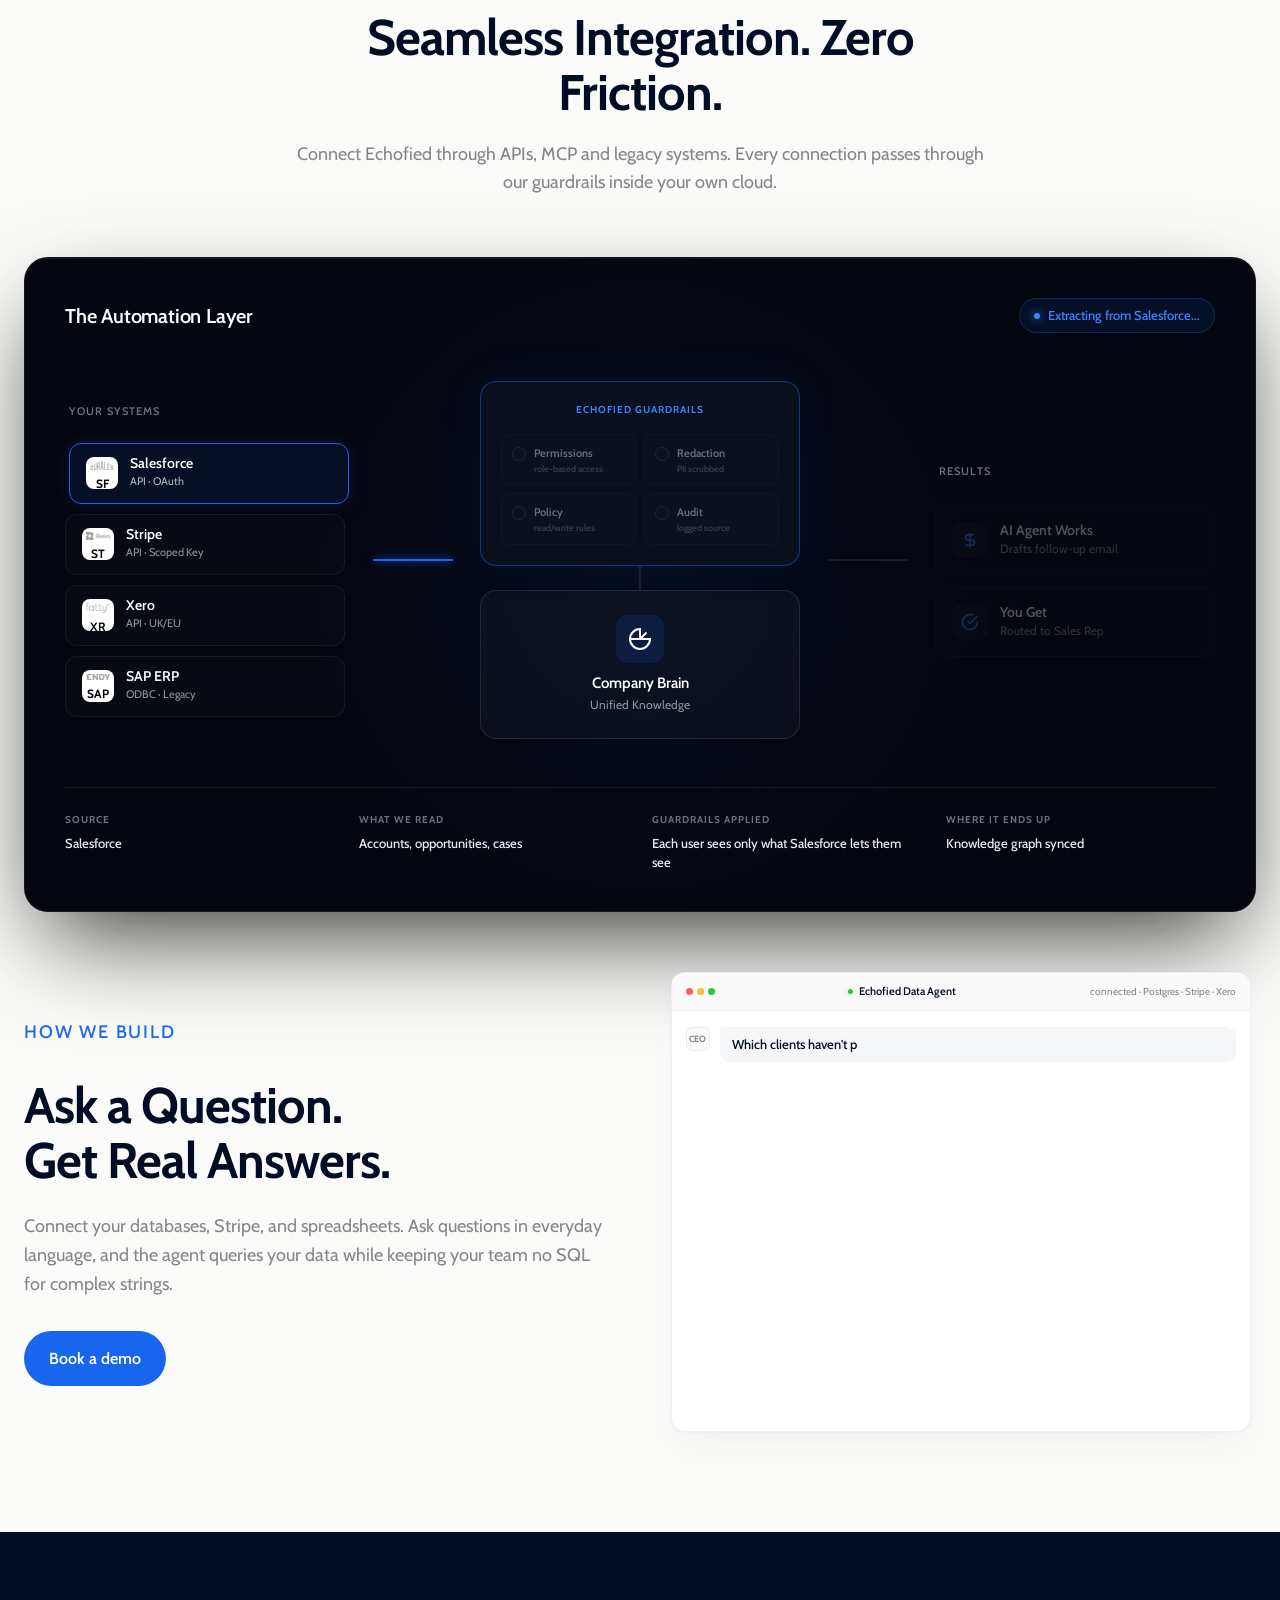
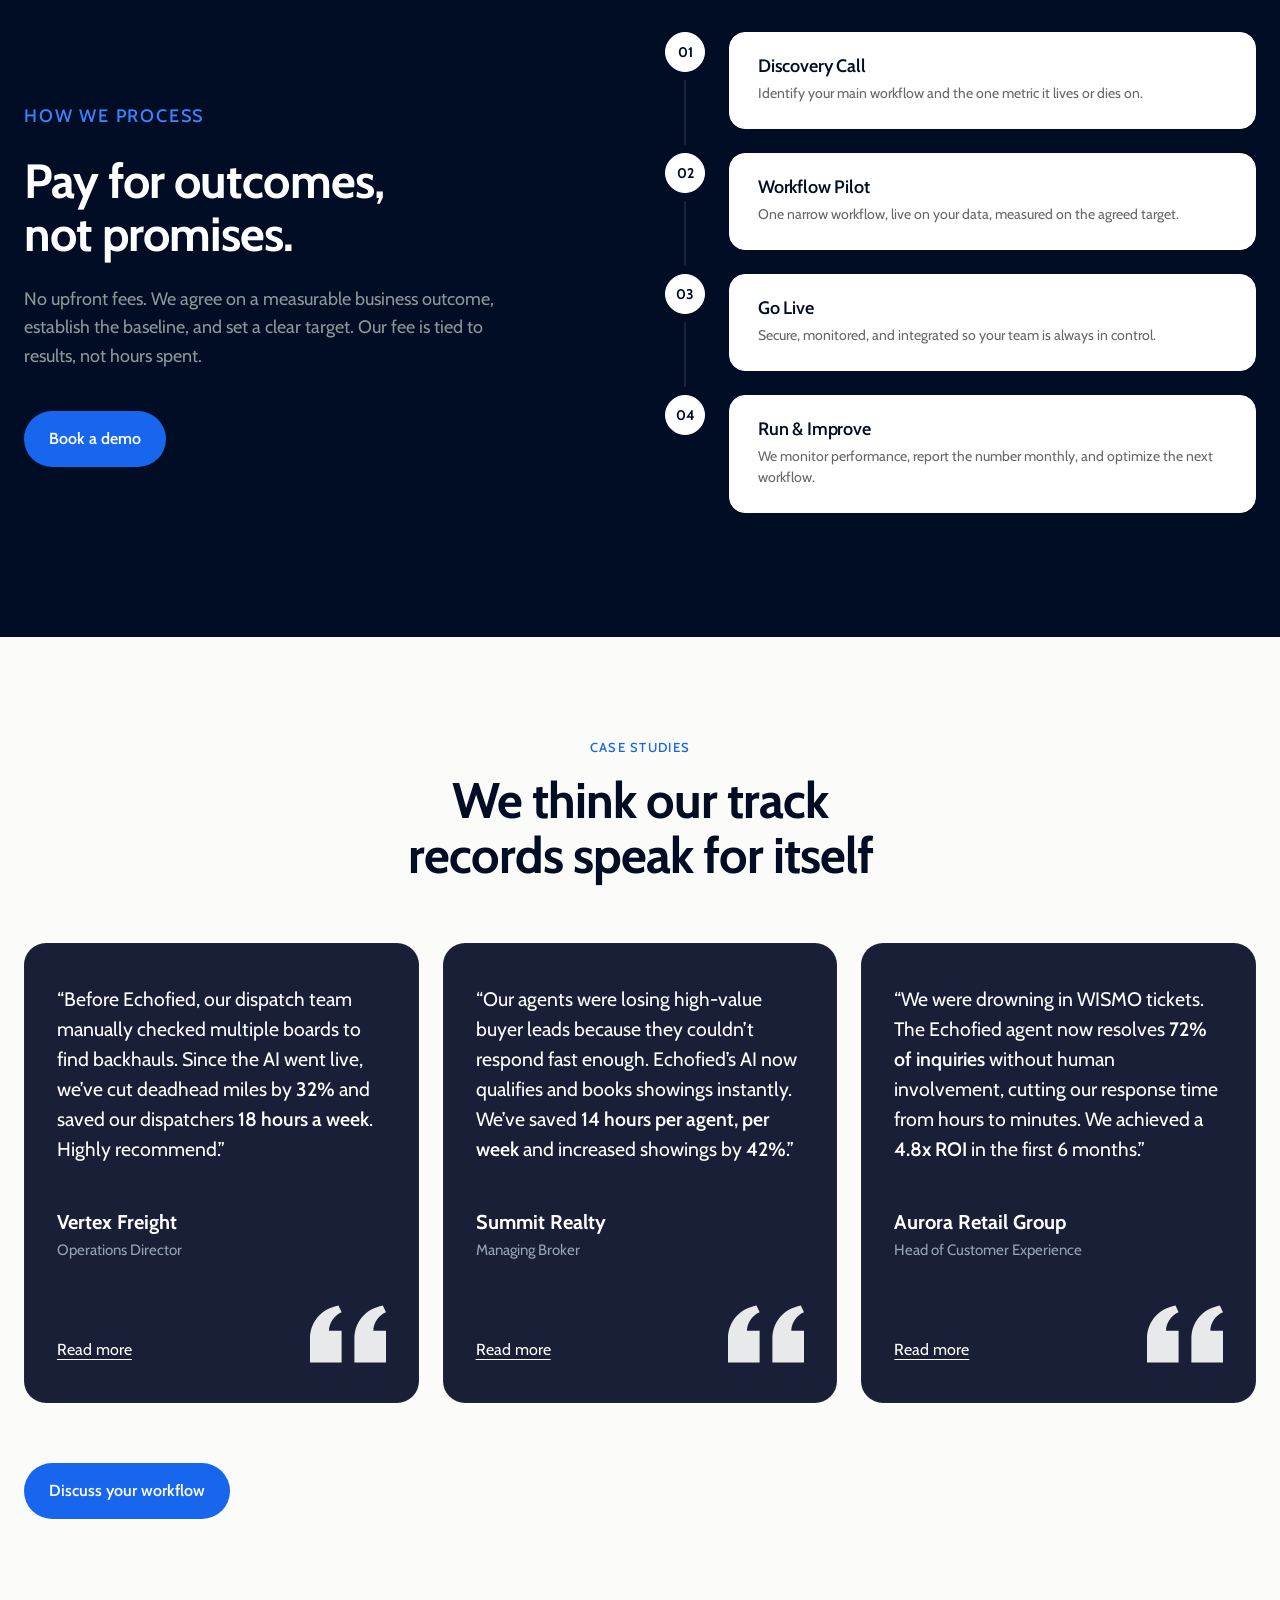
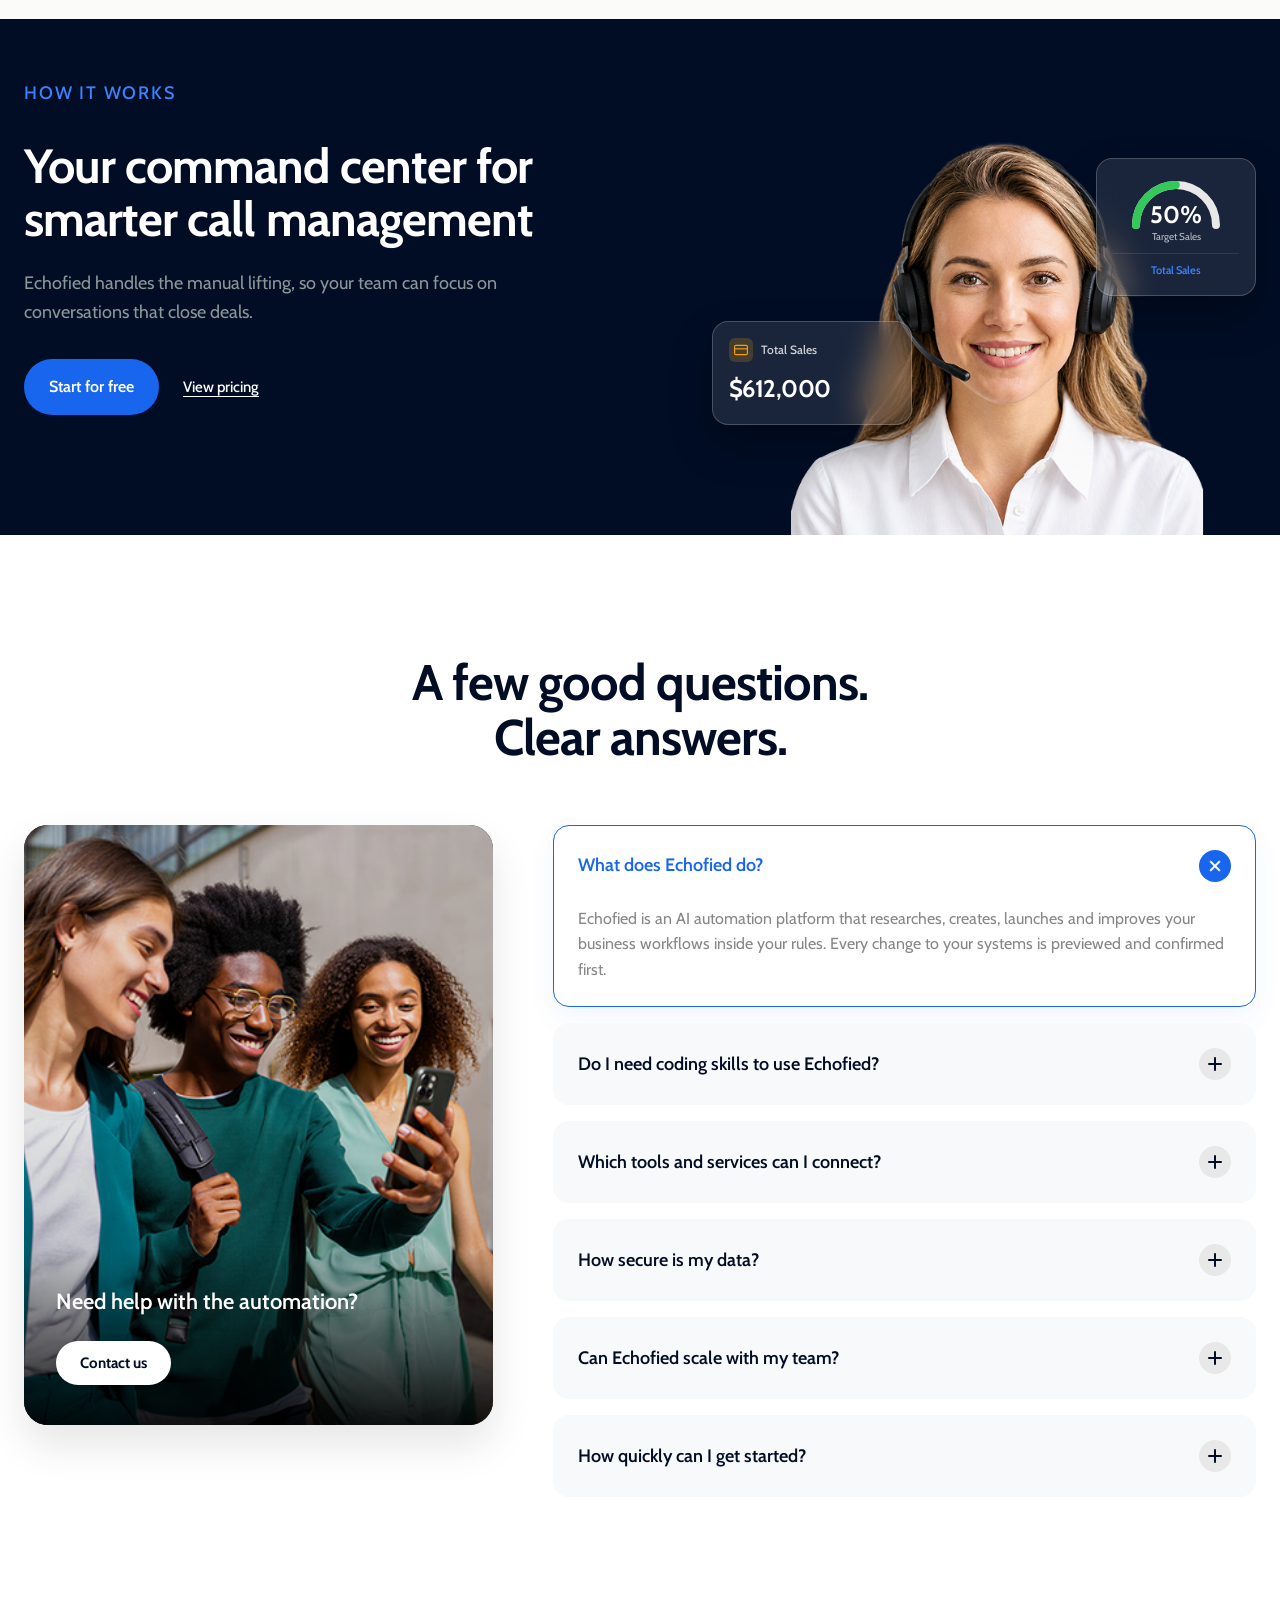
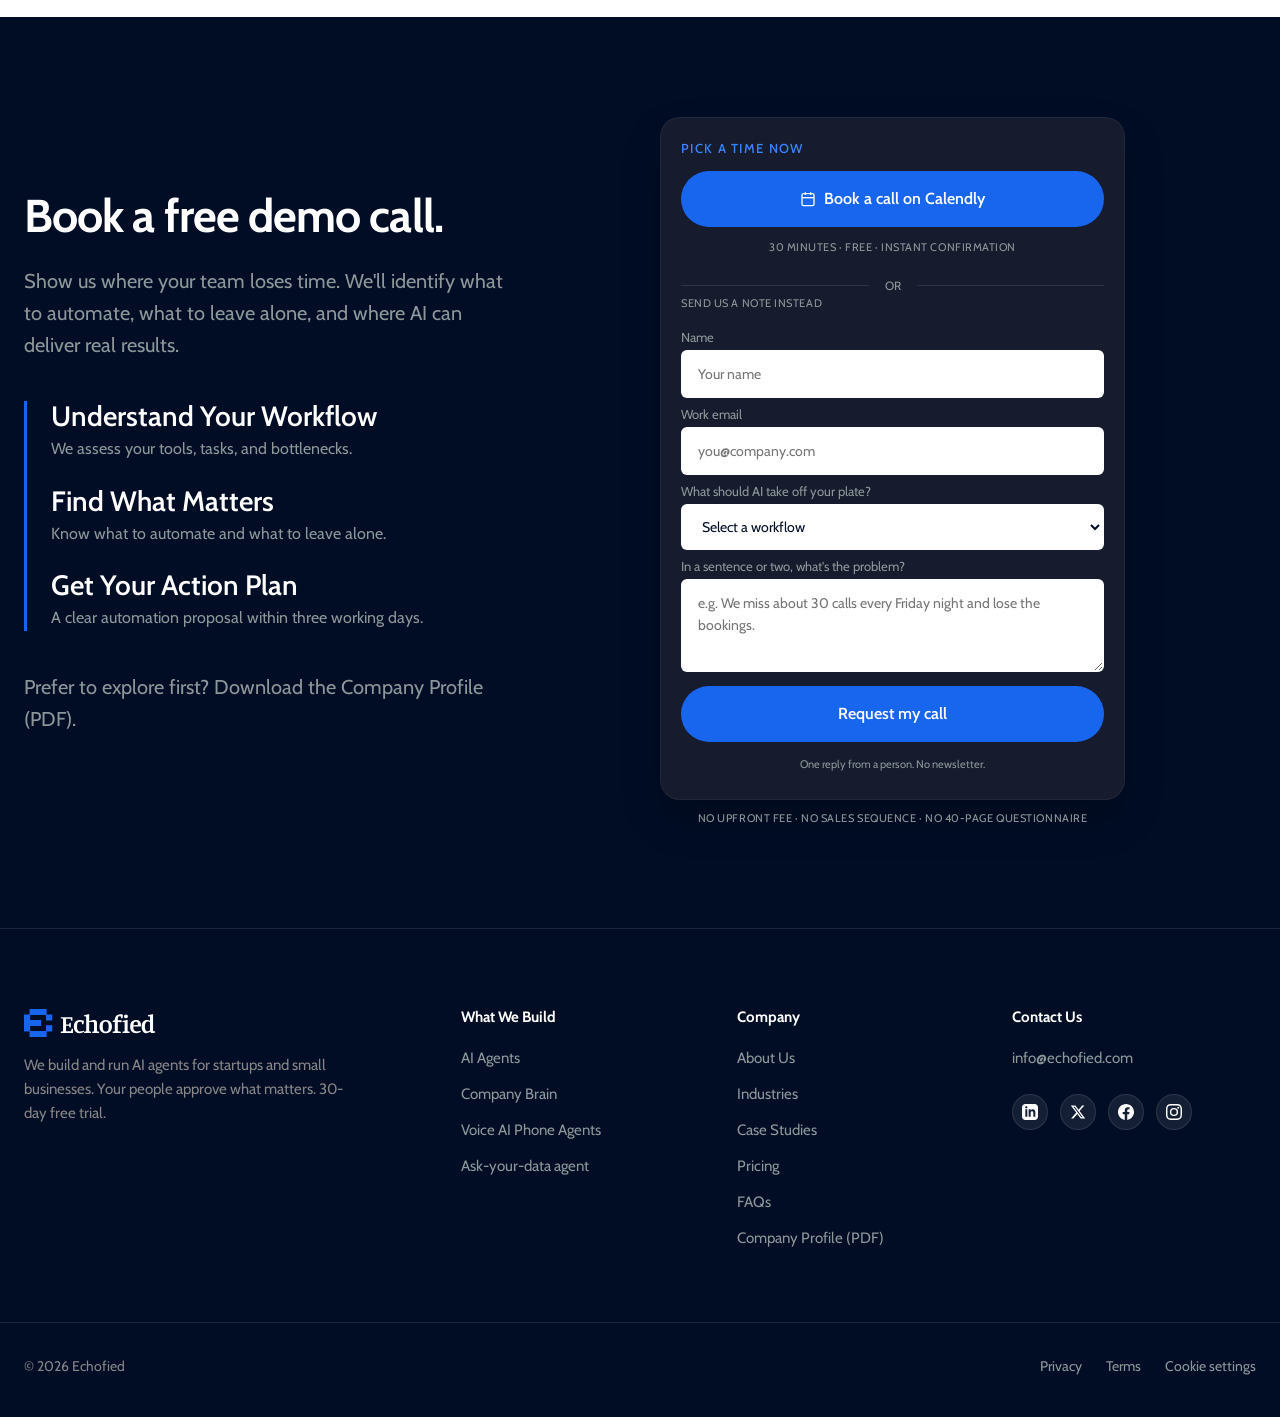
==== commit 4970f786: "Minor changes to UI UX" ====
--- a/index.html
+++ b/index.html
@@ -5,13 +5,13 @@
   <meta name="viewport" content="width=device-width, initial-scale=1.0" />
   <meta name="theme-color" content="#FBFBF9" />
 
-  <title>Echofied — AI Marketing & Automation for Growing Teams</title>
+  <title>Echofied - AI agents for startups and small businesses</title>
   <meta name="description" content="Echofied builds AI agents that research, create, launch and improve your campaigns inside your rules. Every change is previewed and confirmed first." />
   <link rel="canonical" href="https://echofied.com/" />
 
   <!-- Open Graph -->
   <meta property="og:type" content="website" />
-  <meta property="og:title" content="Echofied — AI Marketing & Automation" />
+  <meta property="og:title" content="Echofied — AI Agents for startups and small businesses" />
   <meta property="og:description" content="AI agents that research, create, launch and improve your campaigns inside your rules." />
   <meta property="og:url" content="https://echofied.com/" />
   <meta property="og:image" content="https://echofied.com/assets/img/og-image.png" />
@@ -70,7 +70,7 @@
         <div class="hero-grid">
           <!-- Left: Massive Headline -->
           <div class="hero-content">
-            <h1>Automate busywork with AI Agents that deliver results.</h1>
+            <h1>Automate busywork<br>with AI Agents<br>that deliver results.</h1>
           </div>
           <!-- Right: Simple Explanation -->
           <div class="hero-right">
@@ -95,7 +95,7 @@
           </div>
           <div class="check-item">
             <svg width="16" height="16" viewBox="0 0 24 24" fill="none" stroke="#1866EE" stroke-width="2"><path d="M22 11.08V12a10 10 0 1 1-5.93-9.14"></path><polyline points="22 4 12 14.01 9 11.01"></polyline></svg>
-            <span>You own the code</span>
+            <span>30-day free trial</span>
           </div>
           <div class="check-item">
             <svg width="16" height="16" viewBox="0 0 24 24" fill="none" stroke="#1866EE" stroke-width="2"><path d="M22 11.08V12a10 10 0 1 1-5.93-9.14"></path><polyline points="22 4 12 14.01 9 11.01"></polyline></svg>
@@ -105,6 +105,7 @@
 
         <!-- ANIMATED DASHBOARD MOCKUP (Injected) -->
         <div id="hero-mockup-container"></div>
+        <p class="mockup-disclaimer">A simulation of a real Echofied deployment. Names and numbers are illustrative.</p>
       </div>
     </section>
 
@@ -540,72 +541,58 @@
         <div class="case-grid reveal">
           
           <!-- Logistics -->
-          <a href="/case-logistics.html" class="case-card">
-            <div class="case-top">
-              <div class="case-logo">
-                <!-- Perfect Gartner Logo Match -->
-                <svg viewBox="0 0 250 45" height="36" fill="#FFFFFF" xmlns="http://www.w3.org/2000/svg">
-                  <text x="0" y="34" font-family="Helvetica, Arial, sans-serif" font-weight="bold" font-size="38" letter-spacing="-1.5">Gartner</text>
-                </svg>
-              </div>
-              <div class="case-metric">4x</div>
-              <p class="case-desc">Twilio was named a Leader in the 2026 Gartner® Magic Quadrant™ for CPaaS1</p>
+          <a href="/case-logistics.html" class="case-card-new">
+            <div class="case-quote">
+              “Before Echofied, our dispatch team manually checked multiple boards to find backhauls. Since the AI went live, we’ve cut deadhead miles by <strong>32%</strong> and saved our dispatchers <strong>18 hours a week</strong>. Highly recommend.”
             </div>
             
-            <div class="case-action">
-              <span>Read the report</span>
-              <svg width="32" height="32" viewBox="0 0 24 24" fill="none" stroke="currentColor" stroke-width="1.5" stroke-linecap="round" stroke-linejoin="round">
-                <line x1="7" y1="17" x2="17" y2="7"></line>
-                <polyline points="7 7 17 7 17 17"></polyline>
+            <div class="case-author">
+              <h4>Vertex Freight</h4>
+              <p>Operations Director</p>
+            </div>
+
+            <div class="case-footer">
+              <span class="case-link">Read more</span>
+              <svg class="quote-icon" viewBox="0 0 24 24" fill="currentColor" xmlns="http://www.w3.org/2000/svg">
+                <path d="M14.017 21v-7.391c0-5.704 3.731-9.57 8.983-10.609l.995 2.151c-2.432.917-3.995 3.638-3.995 5.849h4v10h-9.983zm-14.017 0v-7.391c0-5.704 3.748-9.57 9-10.609l.996 2.151c-2.433.917-3.996 3.638-3.996 5.849h3.983v10h-9.983z"/>
               </svg>
             </div>
           </a>
 
           <!-- Real Estate -->
-          <a href="/case-realestate.html" class="case-card">
-            <div class="case-top">
-              <div class="case-logo">
-                <!-- Perfect Omdia Logo Match -->
-                <svg viewBox="0 0 200 45" height="36" fill="#FFFFFF" xmlns="http://www.w3.org/2000/svg">
-                  <circle cx="20" cy="22" r="14" fill="none" stroke="#FFFFFF" stroke-width="2.5"/>
-                  <circle cx="20" cy="22" r="6" fill="#FFFFFF"/>
-                  <text x="42" y="34" font-family="Helvetica, Arial, sans-serif" font-weight="bold" font-size="34" letter-spacing="-1">Omdia</text>
-                </svg>
-              </div>
-              <div class="case-metric">4x</div>
-              <p class="case-desc">Twilio was named a leader in the Omdia Universe: Customer Engagement Platforms (CEP)2</p>
+          <a href="/case-realestate.html" class="case-card-new">
+            <div class="case-quote">
+              “Our agents were losing high-value buyer leads because they couldn’t respond fast enough. Echofied’s AI now qualifies and books showings instantly. We’ve saved <strong>14 hours per agent, per week</strong> and increased showings by <strong>42%</strong>.”
             </div>
             
-            <div class="case-action">
-              <span>Read the report</span>
-              <svg width="32" height="32" viewBox="0 0 24 24" fill="none" stroke="currentColor" stroke-width="1.5" stroke-linecap="round" stroke-linejoin="round">
-                <line x1="7" y1="17" x2="17" y2="7"></line>
-                <polyline points="7 7 17 7 17 17"></polyline>
+            <div class="case-author">
+              <h4>Summit Realty</h4>
+              <p>Managing Broker</p>
+            </div>
+
+            <div class="case-footer">
+              <span class="case-link">Read more</span>
+              <svg class="quote-icon" viewBox="0 0 24 24" fill="currentColor" xmlns="http://www.w3.org/2000/svg">
+                <path d="M14.017 21v-7.391c0-5.704 3.731-9.57 8.983-10.609l.995 2.151c-2.432.917-3.995 3.638-3.995 5.849h4v10h-9.983zm-14.017 0v-7.391c0-5.704 3.748-9.57 9-10.609l.996 2.151c-2.433.917-3.996 3.638-3.996 5.849h3.983v10h-9.983z"/>
               </svg>
             </div>
           </a>
 
           <!-- E-commerce -->
-          <a href="/case-ecommerce.html" class="case-card">
-            <div class="case-top">
-              <div class="case-logo">
-                <!-- Perfect IDC Logo Match -->
-                <svg viewBox="0 0 200 45" height="36" fill="#FFFFFF" xmlns="http://www.w3.org/2000/svg">
-                  <rect x="0" y="12" width="28" height="4" fill="#FFFFFF"/>
-                  <rect x="0" y="20" width="20" height="4" fill="#FFFFFF"/>
-                  <rect x="0" y="28" width="12" height="4" fill="#FFFFFF"/>
-                  <text x="36" y="34" font-family="Helvetica, Arial, sans-serif" font-weight="900" font-size="36" letter-spacing="0">IDC</text>
-                </svg>
-              </div>
-              <div class="case-metric">5x</div>
-              <p class="case-desc">Twilio was named a leader in the IDC MarketScape: Worldwide CPaaS3</p>
+          <a href="/case-ecommerce.html" class="case-card-new">
+            <div class="case-quote">
+              “We were drowning in WISMO tickets. The Echofied agent now resolves <strong>72% of inquiries</strong> without human involvement, cutting our response time from hours to minutes. We achieved a <strong>4.8x ROI</strong> in the first 6 months.”
             </div>
             
-            <div class="case-action">
-              <span>View the excerpt</span>
-              <svg width="32" height="32" viewBox="0 0 24 24" fill="none" stroke="currentColor" stroke-width="1.5" stroke-linecap="round" stroke-linejoin="round">
-                <line x1="7" y1="17" x2="17" y2="7"></line>
-                <polyline points="7 7 17 7 17 17"></polyline>
+            <div class="case-author">
+              <h4>Aurora Retail Group</h4>
+              <p>Head of Customer Experience</p>
+            </div>
+
+            <div class="case-footer">
+              <span class="case-link">Read more</span>
+              <svg class="quote-icon" viewBox="0 0 24 24" fill="currentColor" xmlns="http://www.w3.org/2000/svg">
+                <path d="M14.017 21v-7.391c0-5.704 3.731-9.57 8.983-10.609l.995 2.151c-2.432.917-3.995 3.638-3.995 5.849h4v10h-9.983zm-14.017 0v-7.391c0-5.704 3.748-9.57 9-10.609l.996 2.151c-2.433.917-3.996 3.638-3.996 5.849h3.983v10h-9.983z"/>
               </svg>
             </div>
           </a>
@@ -867,9 +854,9 @@
     <div class="container footer-inner">
       <div class="footer-brand">
         <a class="brand" href="#top">
-          <img src="/assets/img/logo_white.svg" alt="Echofied Logo" style="height: 28px; width: auto;">
+          <img src="/assets/img/logo_white_blue_e.svg" alt="Echofied Logo" style="height: 28px; width: auto;">
         </a>
-        <p>We build and run AI agents for startups and small businesses. Your people approve what matters. You own the code.</p>
+        <p>We build and run AI agents for startups and small businesses. Your people approve what matters. 30-day free trial.</p>
       </div>
       
       <div class="footer-cols">
@@ -895,14 +882,28 @@
           
           <!-- NEW LOCATION FOR SOCIAL LINKS -->
           <div class="social-links">
-            <a href="https://linkedin.com" target="_blank" aria-label="LinkedIn">
+            <a href="https://www.linkedin.com/company/echofiedautomations/" target="_blank" aria-label="LinkedIn">
               <svg viewBox="0 0 24 24" fill="currentColor" xmlns="http://www.w3.org/2000/svg">
-                <path d="M20.447 20.452h-3.554v-5.569c0-1.328-.027-3.037-1.852-3.037-1.853 0-2.136 1.445-2.136 2.939v5.667H9.351V9h3.414v1.561h.046c.477-.9 1.637-1.85 3.37-1.85 3.601 0 4.267 2.37 4.267 5.455v6.286zM5.337 7.433c-1.144 0-2.063-.926-2.063-2.065 0-1.138.92-2.063 2.063-2.063 1.14 0 2.064.925 2.064 2.063 0 1.139-.925 2.065-2.064 2.065zm1.782 13.019H3.555V9h3.564v11.452zM22.225 0H1.771C.792 0 0 .774 0 1.729v20.542C0 23.227.792 24 1.771 24h20.451C23.2 24 24 23.227 24 22.271V1.729C24 .774 23.2 0 22.222 0h.003z"/>
+                <path d="M19 0h-14c-2.761 0-5 2.239-5 5v14c0 2.761 2.239 5 5 5h14c2.762 0 5-2.239 5-5v-14c0-2.761-2.238-5-5-5zm-11 19h-3v-11h3v11zm-1.5-12.268c-.966 0-1.75-.79-1.75-1.764s.784-1.764 1.75-1.764 1.75.79 1.75 1.764-.783 1.764-1.75 1.764zm13.5 12.268h-3v-5.604c0-3.368-4-3.113-4 0v5.604h-3v-11h3v1.765c1.396-2.586 7-2.777 7 2.476v6.759z"/>
               </svg>
             </a>
             <a href="https://x.com" target="_blank" aria-label="X">
               <svg viewBox="0 0 24 24" fill="currentColor" xmlns="http://www.w3.org/2000/svg">
                 <path d="M18.244 2.25h3.308l-7.227 8.26 8.502 11.24H16.17l-5.214-6.817L4.99 21.75H1.68l7.73-8.835L1.254 2.25H8.08l4.713 6.231zm-1.161 17.52h1.833L7.084 4.126H5.117z"/>
+              </svg>
+            </a>
+            
+            <!-- NEW: Facebook Icon -->
+            <a href="https://facebook.com" target="_blank" aria-label="Facebook">
+              <svg viewBox="0 0 24 24" fill="currentColor" xmlns="http://www.w3.org/2000/svg">
+                <path d="M24 12.073c0-6.627-5.373-12-12-12s-12 5.373-12 12c0 5.99 4.388 10.954 10.125 11.854v-8.385H7.078v-3.47h3.047V9.43c0-3.007 1.792-4.669 4.533-4.669 1.312 0 2.686.235 2.686.235v2.953H15.83c-1.491 0-1.956.925-1.956 1.874v2.25h3.328l-.532 3.47h-2.796v8.385C19.612 23.027 24 18.062 24 12.073z"/>
+              </svg>
+            </a>
+            
+            <!-- NEW: Instagram Icon -->
+            <a href="https://instagram.com" target="_blank" aria-label="Instagram">
+              <svg viewBox="0 0 24 24" fill="currentColor" xmlns="http://www.w3.org/2000/svg">
+                <path d="M12 2.163c3.204 0 3.584.012 4.85.07 3.252.148 4.771 1.691 4.919 4.919.058 1.265.069 1.645.069 4.849 0 3.205-.012 3.584-.069 4.849-.149 3.225-1.664 4.771-4.919 4.919-1.266.058-1.644.07-4.85.07-3.204 0-3.584-.012-4.849-.07-3.26-.149-4.771-1.699-4.919-4.92-.058-1.265-.07-1.644-.07-4.849 0-3.204.013-3.583.07-4.849.149-3.227 1.664-4.771 4.919-4.919 1.266-.057 1.645-.069 4.849-.069zM12 0C8.741 0 8.333.014 7.053.072 2.695.272.273 2.69.073 7.052.014 8.333 0 8.741 0 12c0 3.259.014 3.668.072 4.948.2 4.358 2.618 6.78 6.98 6.98C8.333 23.986 8.741 24 12 24c3.259 0 3.668-.014 4.948-.072 4.354-.2 6.782-2.618 6.979-6.98.059-1.28.073-1.689.073-4.948 0-3.259-.014-3.667-.072-4.947-.196-4.354-2.617-6.78-6.979-6.98C15.668.014 15.259 0 12 0zm0 5.838a6.162 6.162 0 100 12.324 6.162 6.162 0 000-12.324zM12 16a4 4 0 110-8 4 4 0 010 8zm6.406-11.845a1.44 1.44 0 100 2.881 1.44 1.44 0 000-2.881z"/>
               </svg>
             </a>
           </div>
@@ -941,7 +942,7 @@
         
         <div class="mockup-tabs" role="tablist">
           <button class="mockup-tab active" data-industry="realestate">Real Estate</button>
-          <button class="mockup-tab" data-industry="ecommerce">E-commerce</button>
+          <button class="mockup-tab" data-industry="ecommerce">E-commerce & Retail</button>
           <button class="mockup-tab" data-industry="logistics">Logistics</button>
         </div>
 
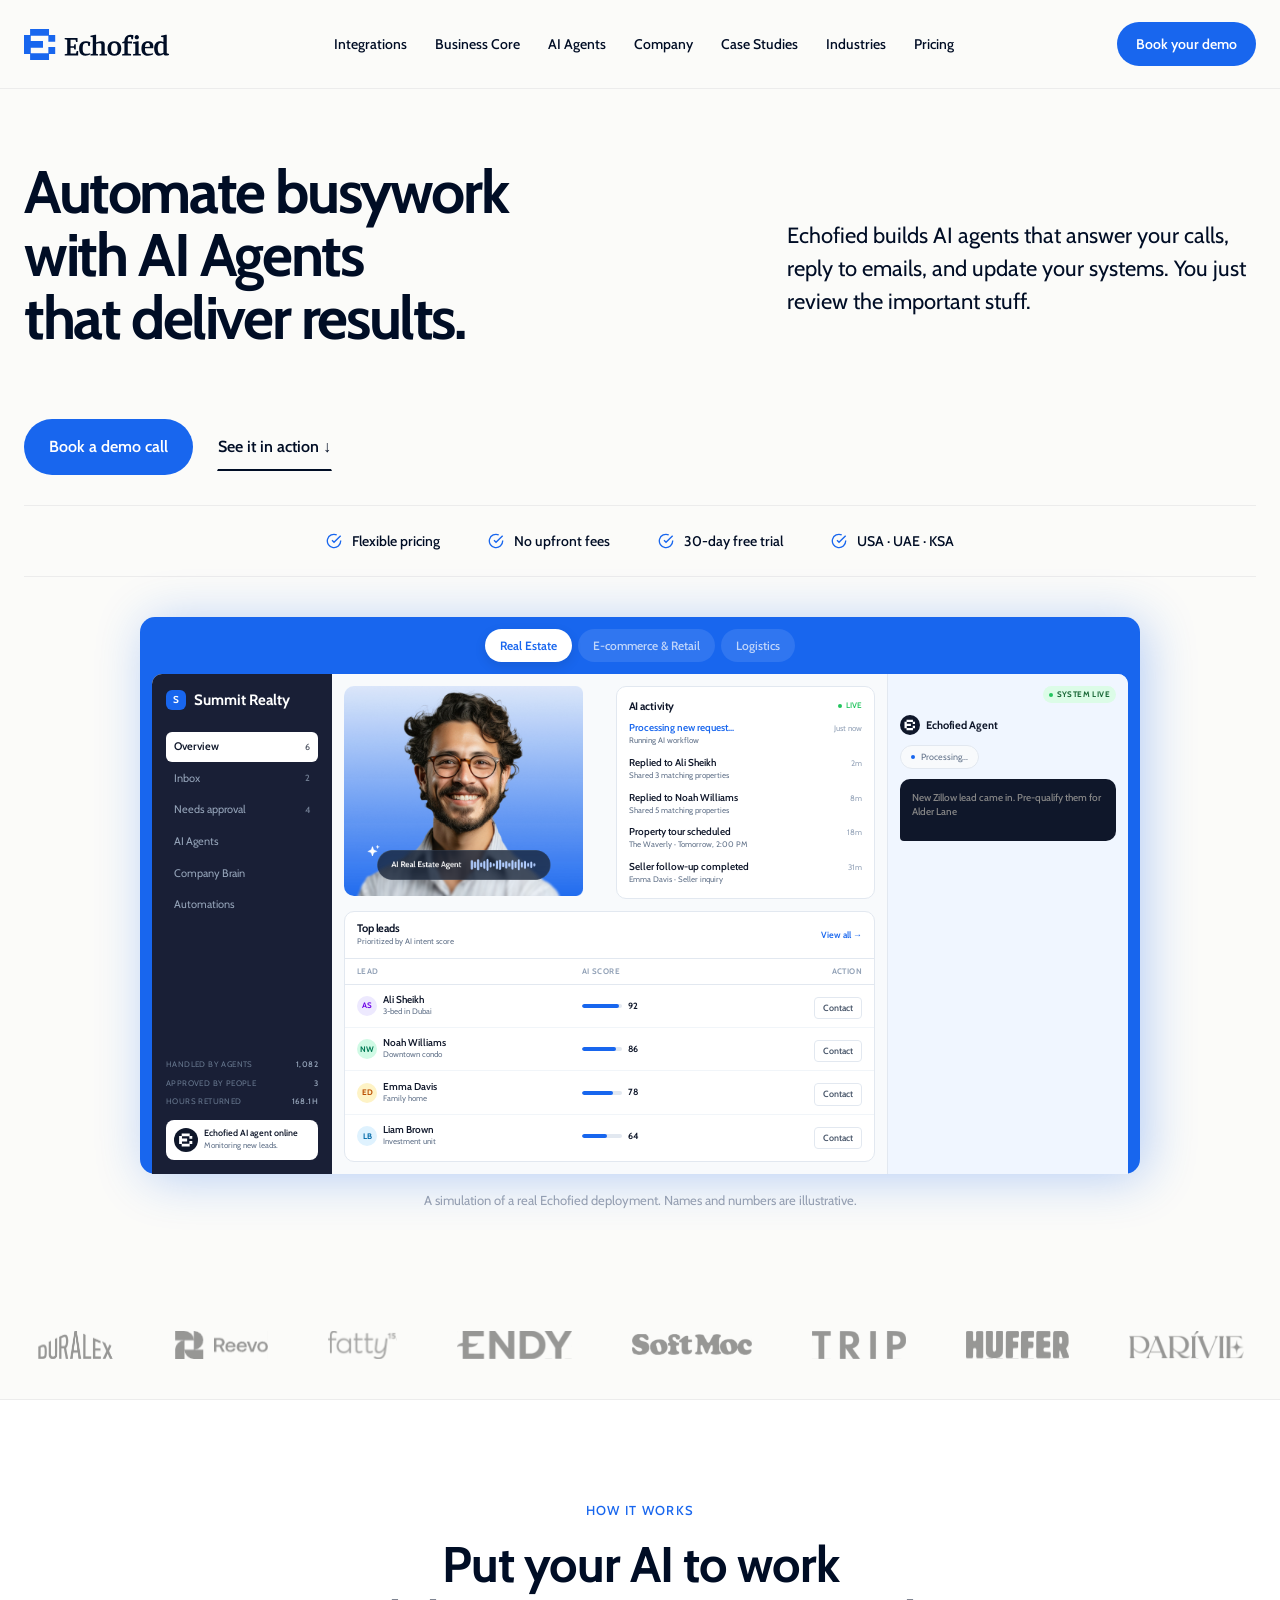
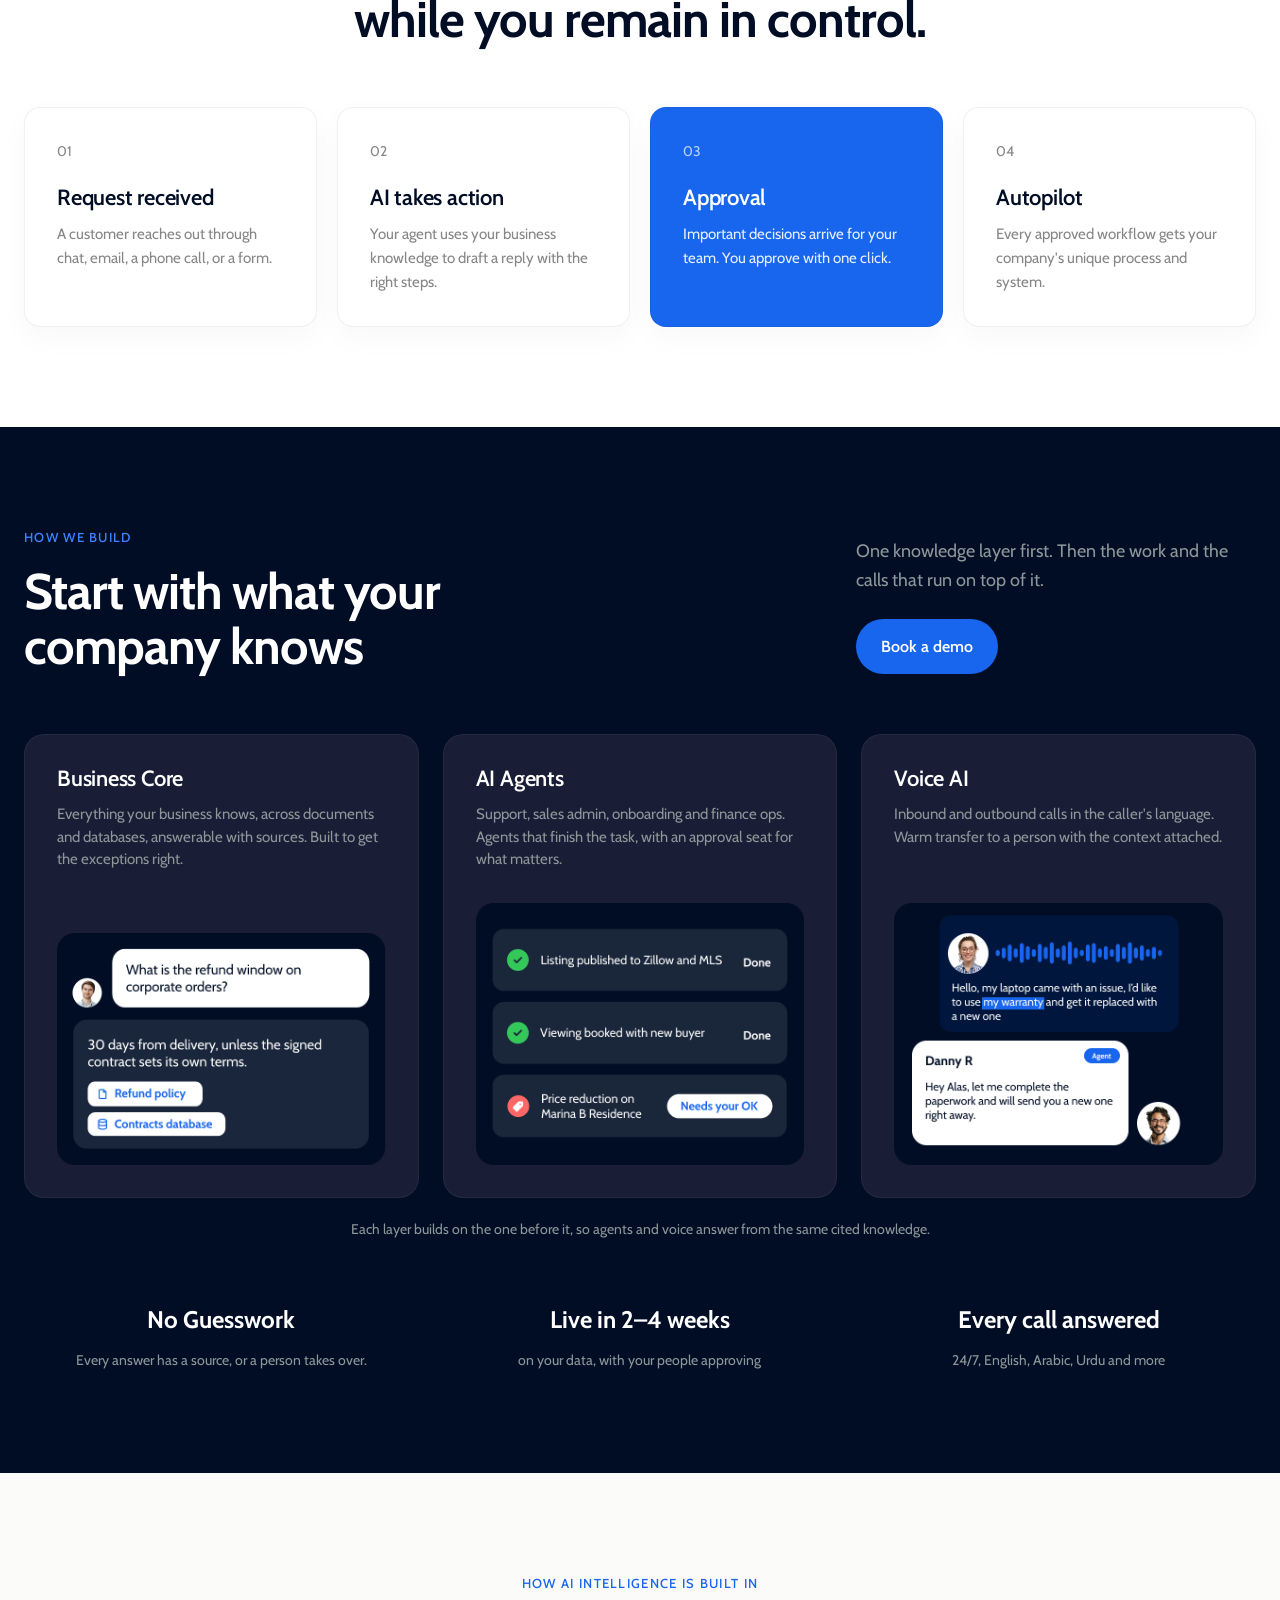
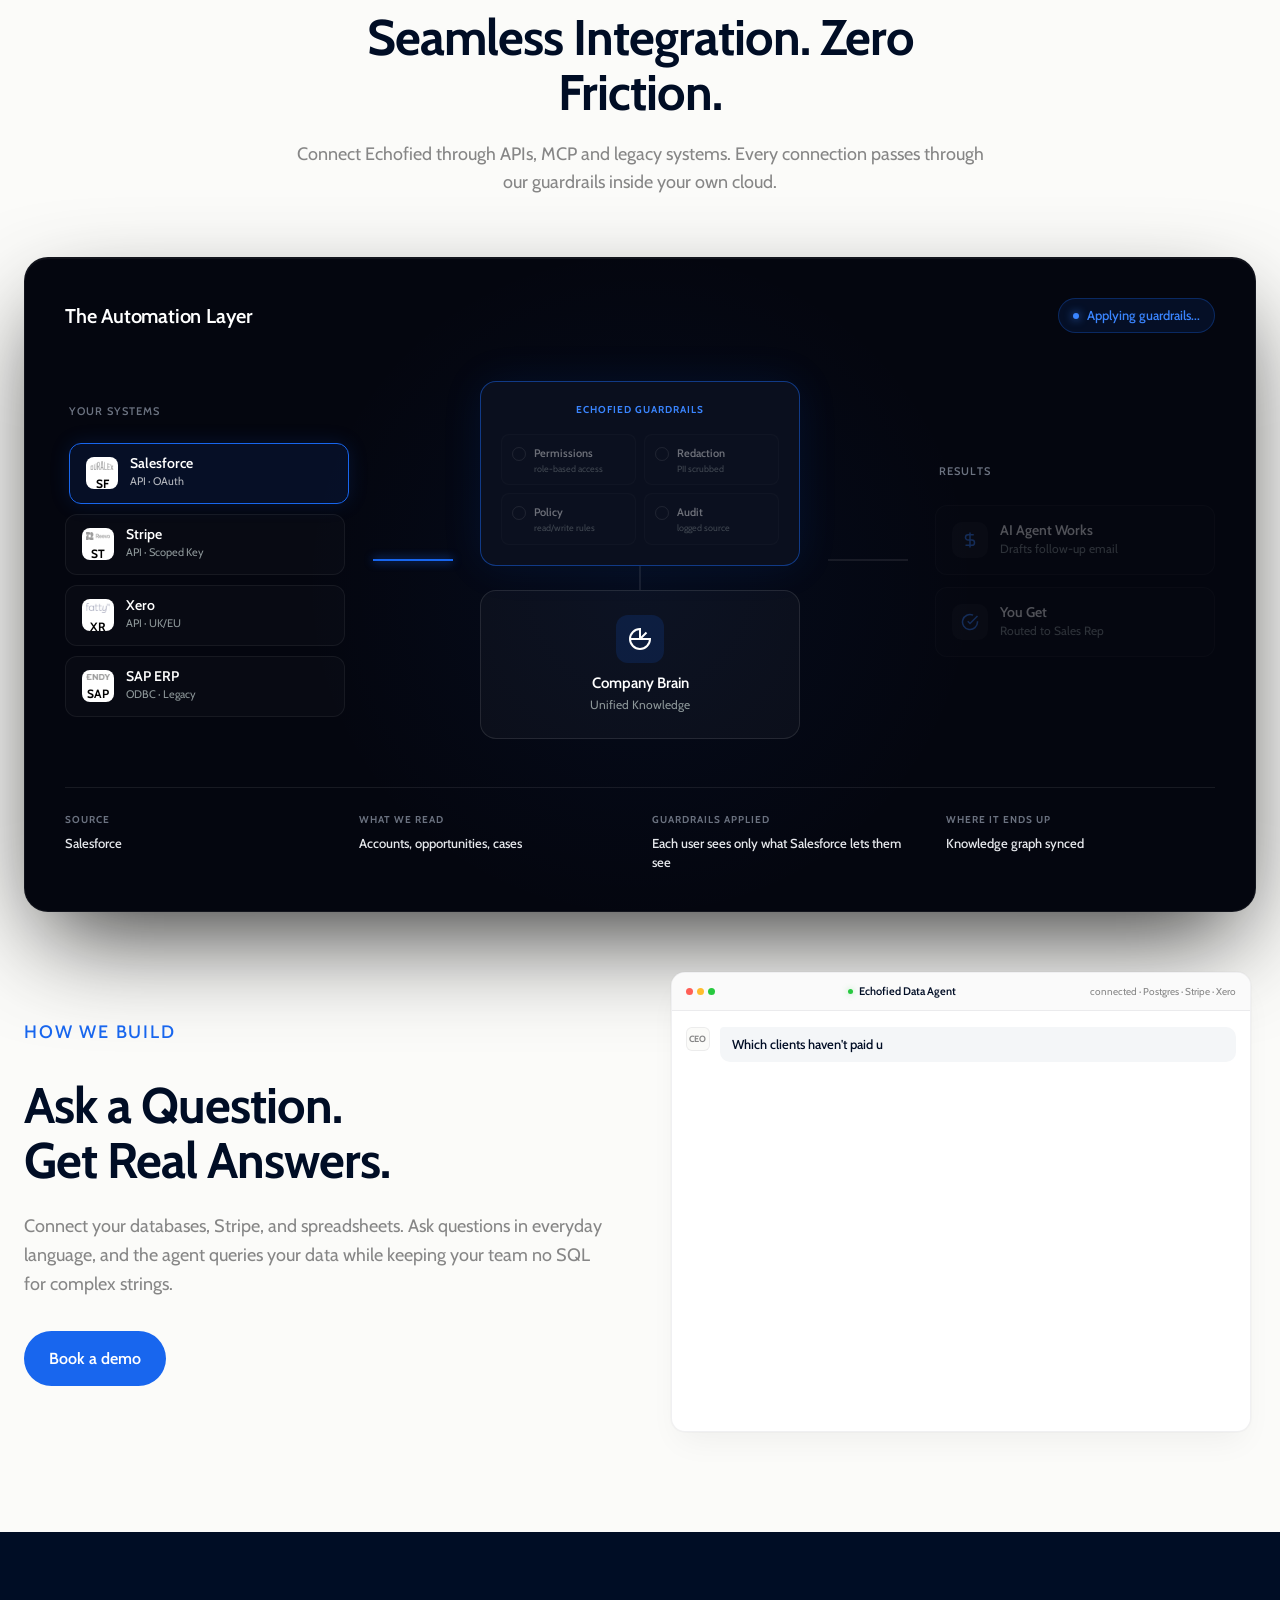
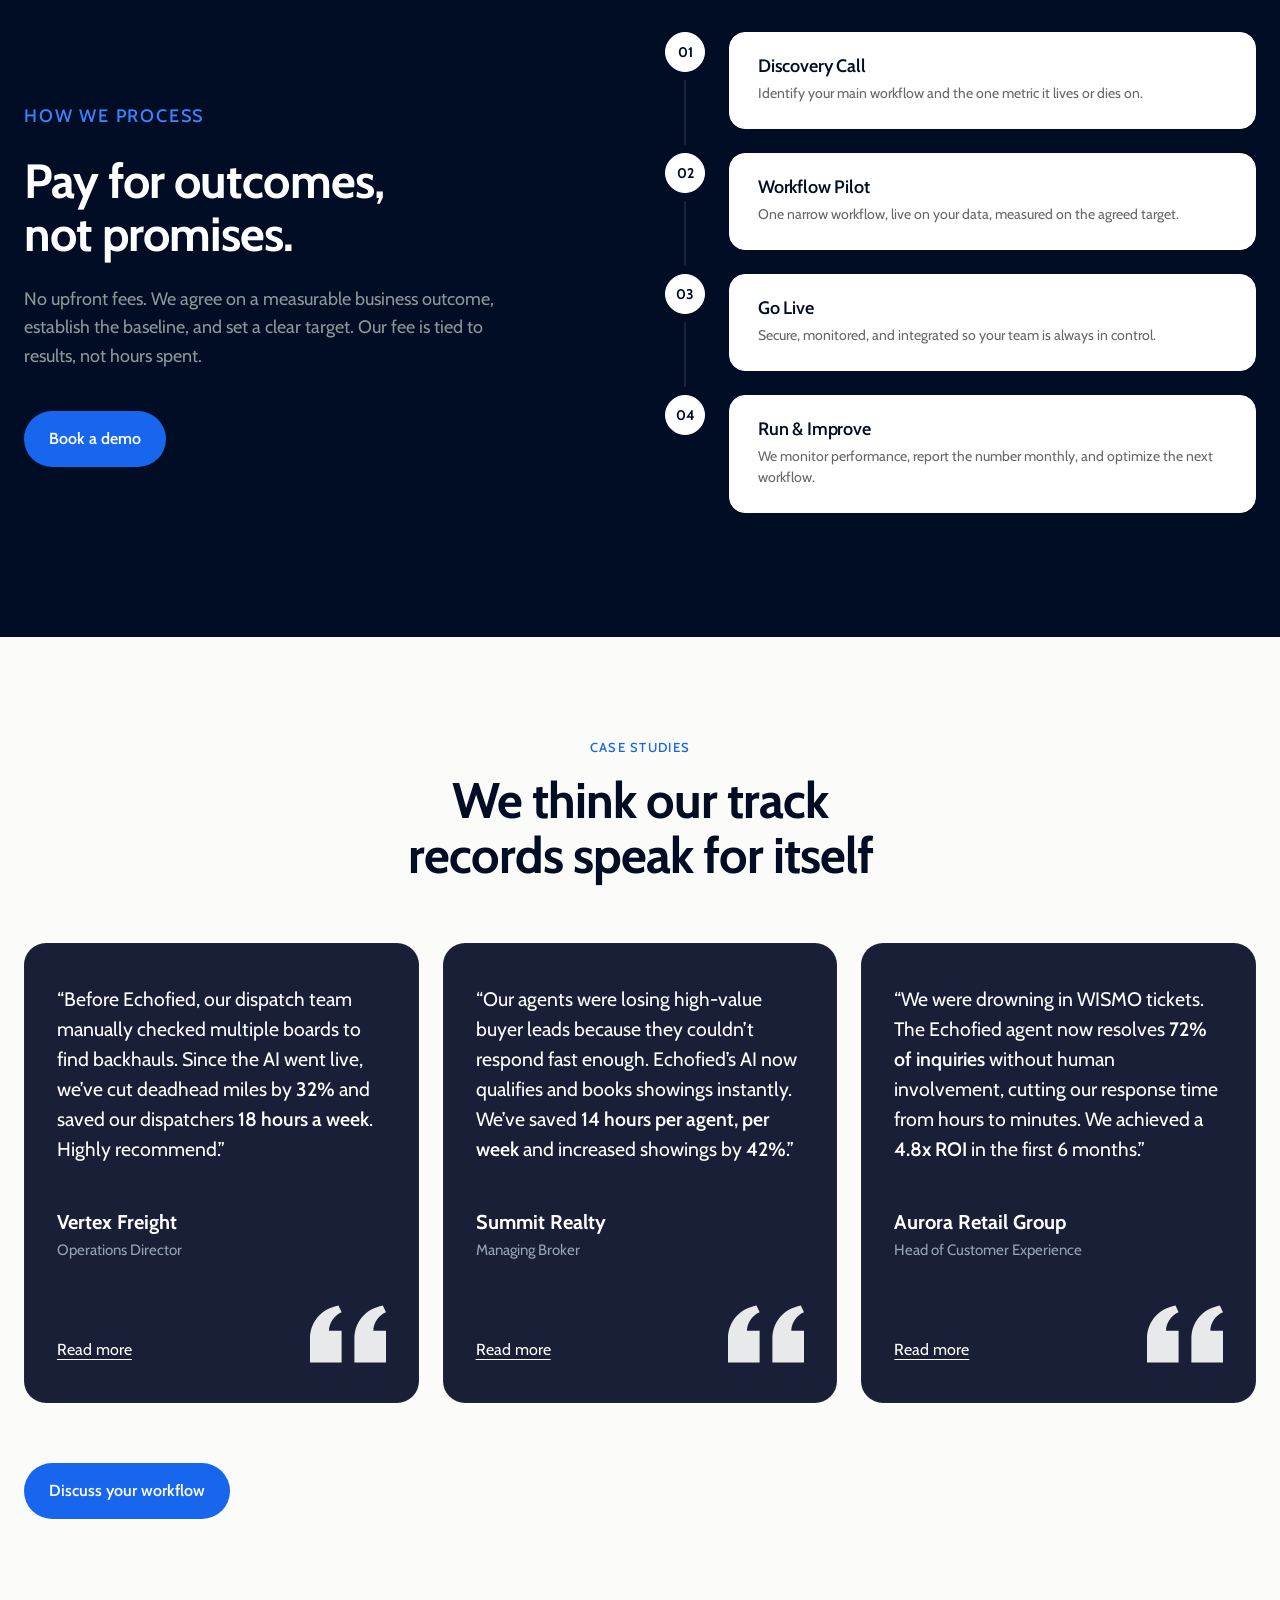
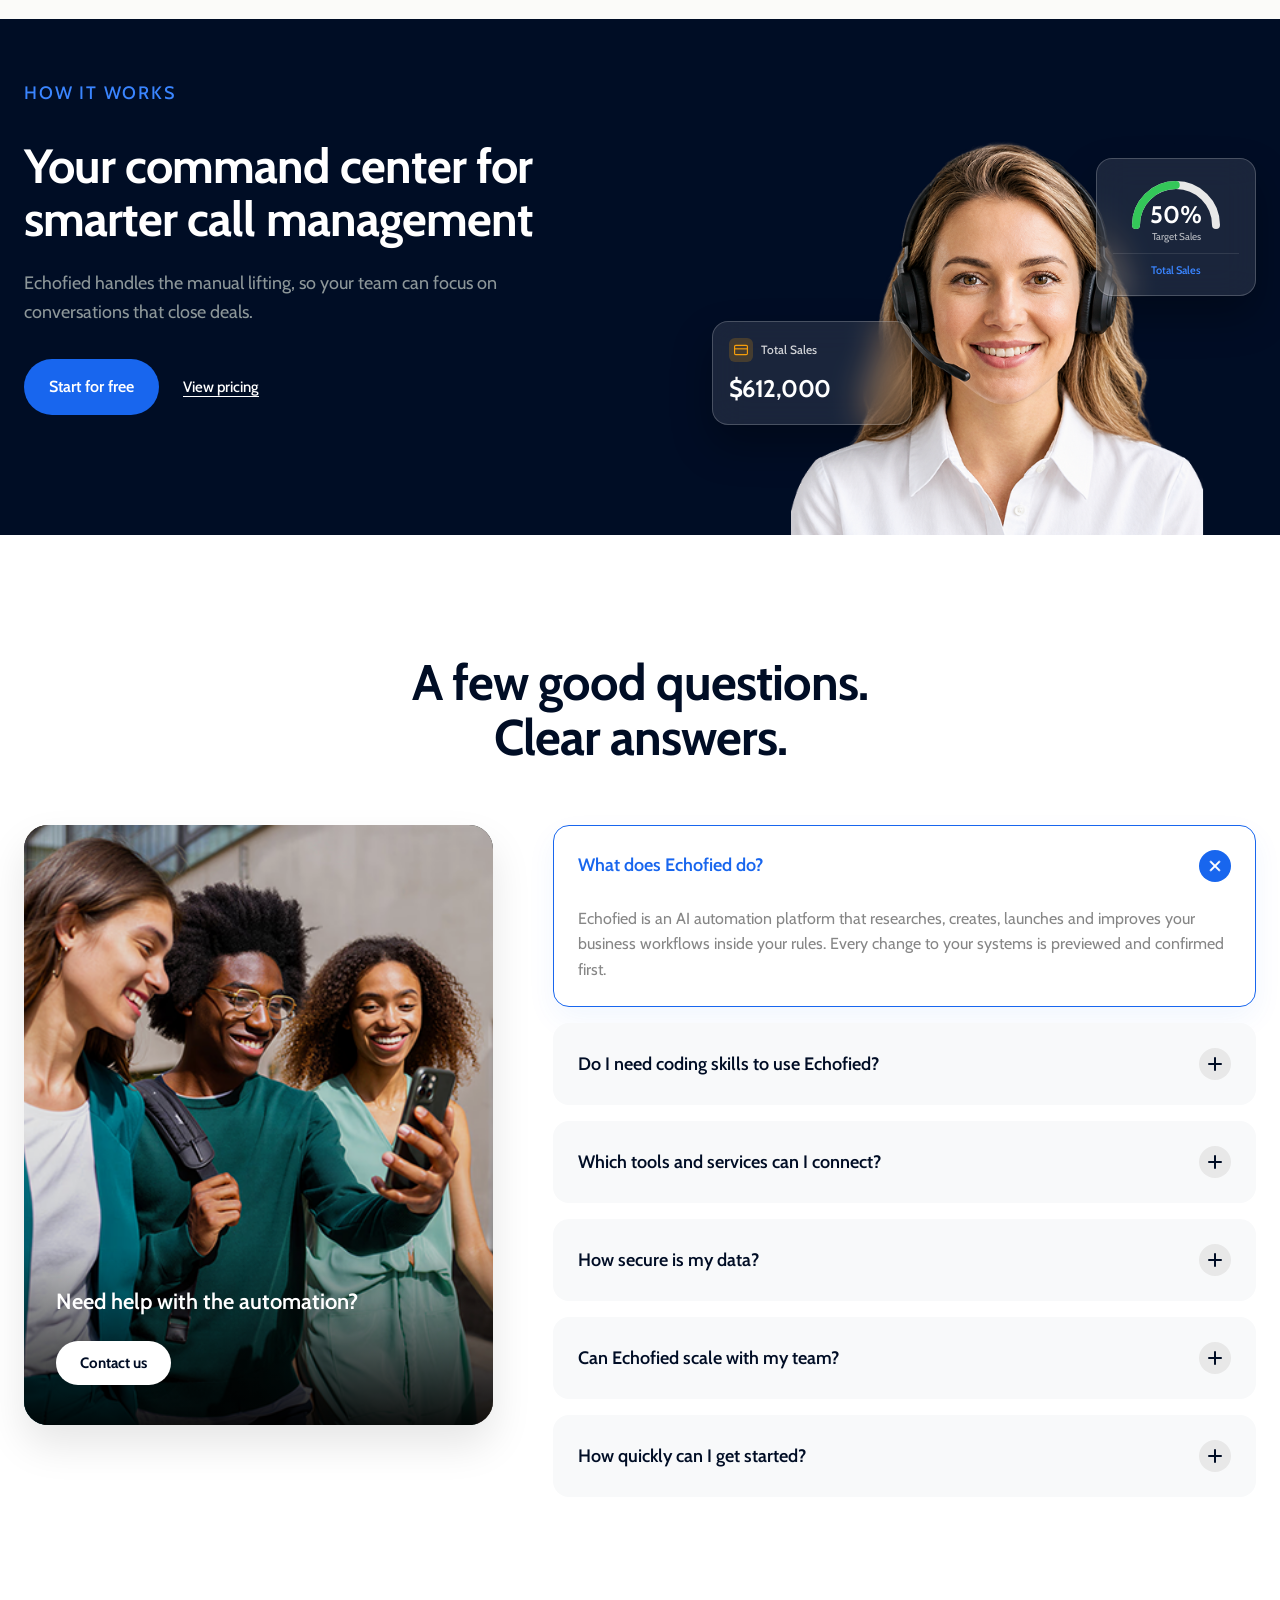
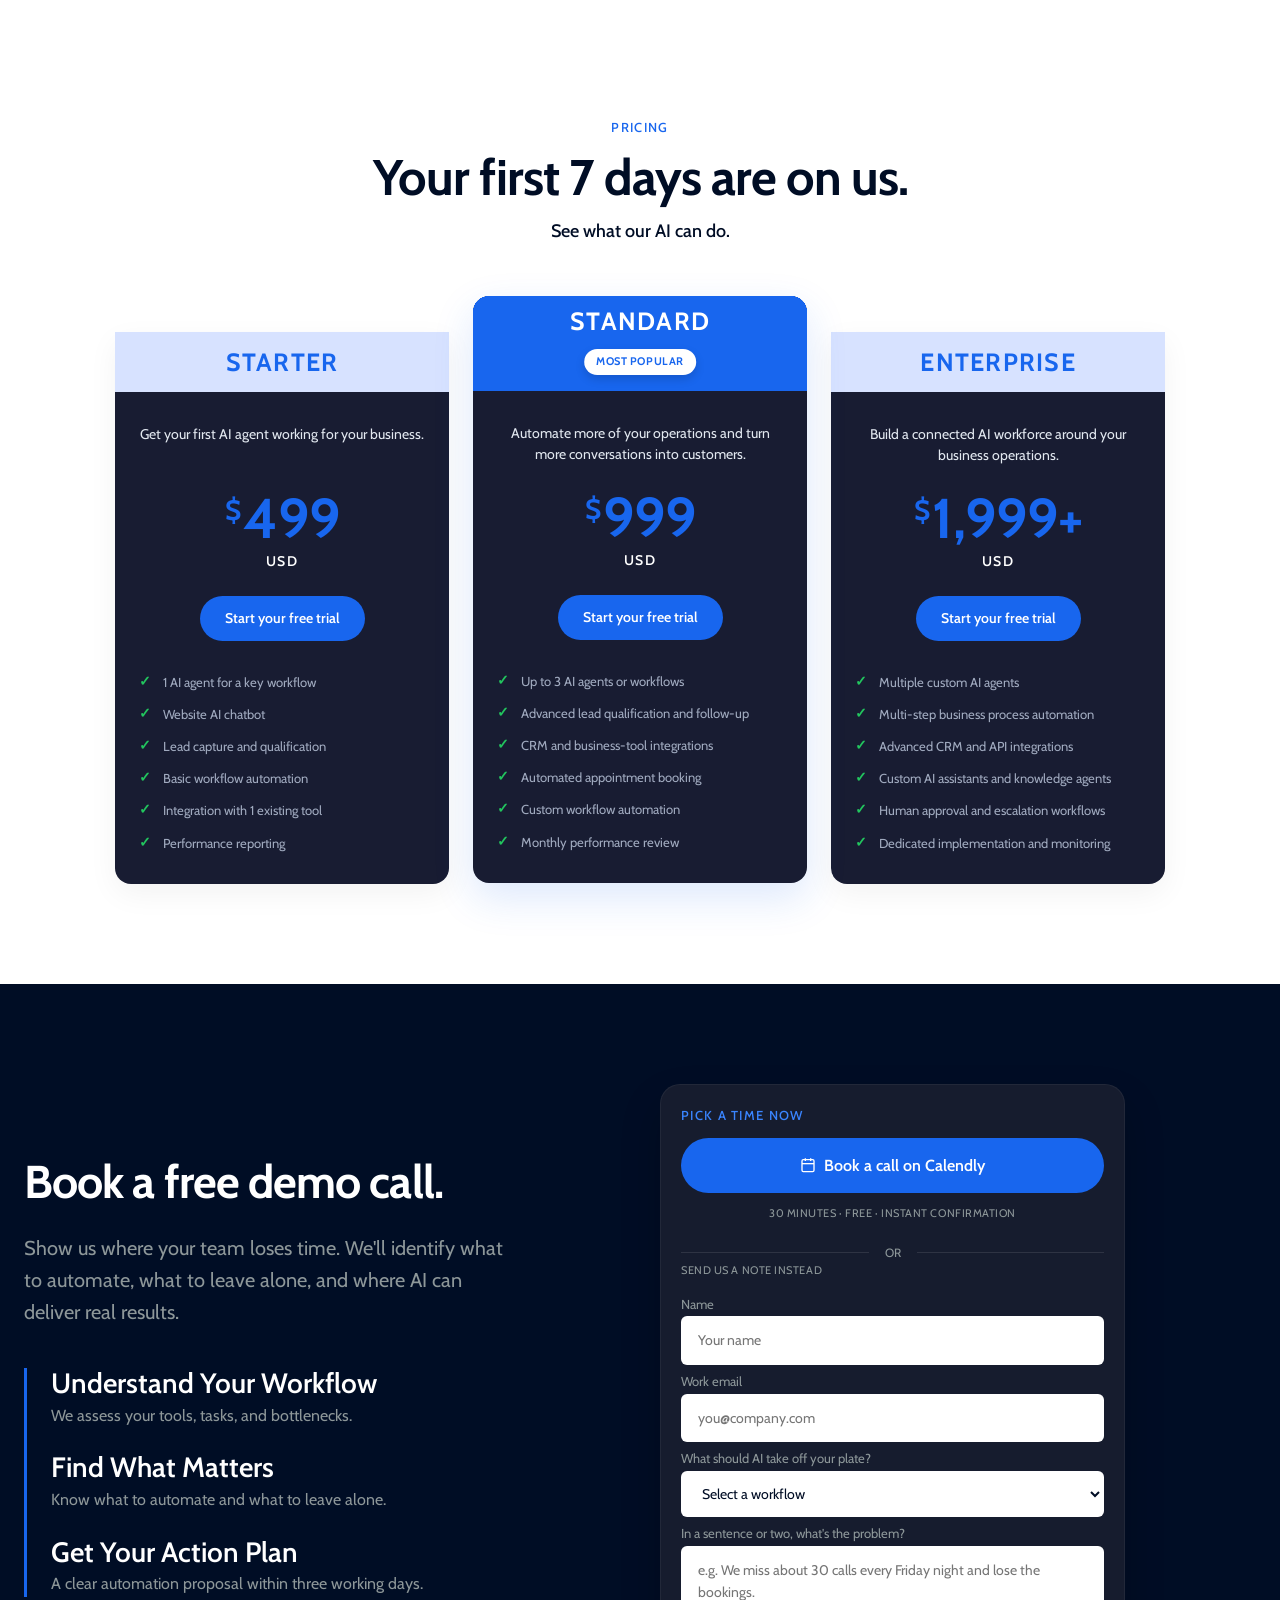
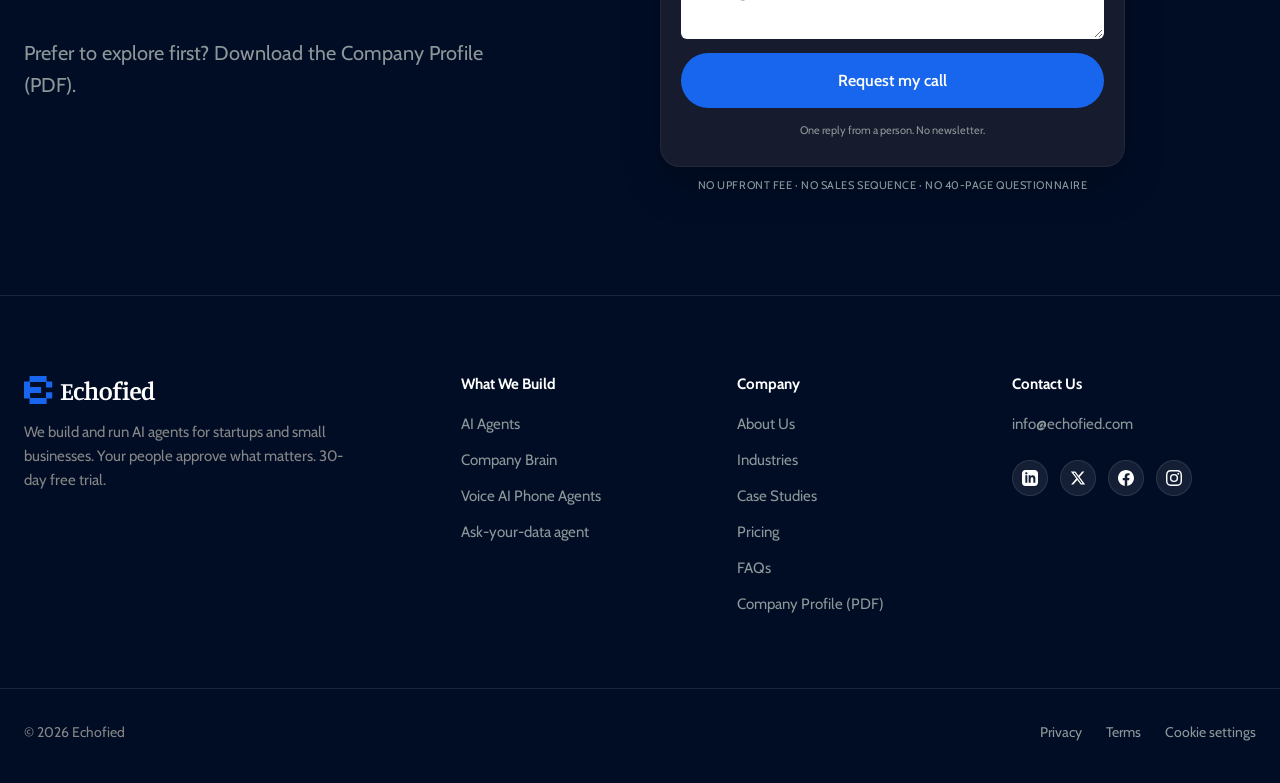
==== commit c1470837: "Pricing section" ====
--- a/index.html
+++ b/index.html
@@ -763,6 +763,81 @@
       </div>
     </section>
 
+    <!-- PRICING -->
+    <section class="pricing-section" id="pricing">
+      <div class="container">
+        <div class="section-header reveal" style="margin-bottom: 50px;">
+          <p class="eyebrow" style="margin-bottom: 12px;">PRICING</p>
+          <h2 style="margin-bottom: 12px;">Your first 7 days are on us.</h2>
+          <p class="sub" style="color: var(--text-main); font-weight: 500;">See what our AI can do.</p>
+        </div>
+
+        <div class="pricing-grid reveal">
+          
+          <!-- Starter Plan -->
+          <div class="pricing-card">
+            <div class="pricing-card-header">STARTER</div>
+            <div class="pricing-card-body">
+              <p class="pricing-desc">Get your first AI agent working for your business.</p>
+              <div class="pricing-price"><span>$</span>499</div>
+              <div class="pricing-currency">USD</div>
+              <a href="#contact" class="btn btn-primary pricing-btn">Start your free trial</a>
+              <ul class="pricing-features">
+                <li>1 AI agent for a key workflow</li>
+                <li>Website AI chatbot</li>
+                <li>Lead capture and qualification</li>
+                <li>Basic workflow automation</li>
+                <li>Integration with 1 existing tool</li>
+                <li>Performance reporting</li>
+              </ul>
+            </div>
+          </div>
+
+          <!-- Standard Plan (Highlighted) -->
+          <div class="pricing-card is-popular">
+            <div class="pricing-card-header">
+              <span>STANDARD</span>
+              <div class="popular-badge">MOST POPULAR</div>
+            </div>
+            <div class="pricing-card-body">
+              <p class="pricing-desc">Automate more of your operations and turn more conversations into customers.</p>
+              <div class="pricing-price"><span>$</span>999</div>
+              <div class="pricing-currency">USD</div>
+              <a href="#contact" class="btn btn-primary pricing-btn">Start your free trial</a>
+              <ul class="pricing-features">
+                <li>Up to 3 AI agents or workflows</li>
+                <li>Advanced lead qualification and follow-up</li>
+                <li>CRM and business-tool integrations</li>
+                <li>Automated appointment booking</li>
+                <li>Custom workflow automation</li>
+                <li>Monthly performance review</li>
+              </ul>
+            </div>
+          </div>
+
+          <!-- Enterprise Plan -->
+          <div class="pricing-card">
+            <div class="pricing-card-header">ENTERPRISE</div>
+            <div class="pricing-card-body">
+              <p class="pricing-desc">Build a connected AI workforce around your business operations.</p>
+              <div class="pricing-price"><span>$</span>1,999+</div>
+              <div class="pricing-currency">USD</div>
+              <a href="#contact" class="btn btn-primary pricing-btn">Start your free trial</a>
+              <ul class="pricing-features">
+                <li>Multiple custom AI agents</li>
+                <li>Multi-step business process automation</li>
+                <li>Advanced CRM and API integrations</li>
+                <li>Custom AI assistants and knowledge agents</li>
+                <li>Human approval and escalation workflows</li>
+                <li>Dedicated implementation and monitoring</li>
+              </ul>
+            </div>
+          </div>
+
+        </div>
+      </div>
+    </section>
+    
     <!-- CTA / CONTACT -->
     <section class="dark-section cta-section" id="contact">
       <div class="container">
